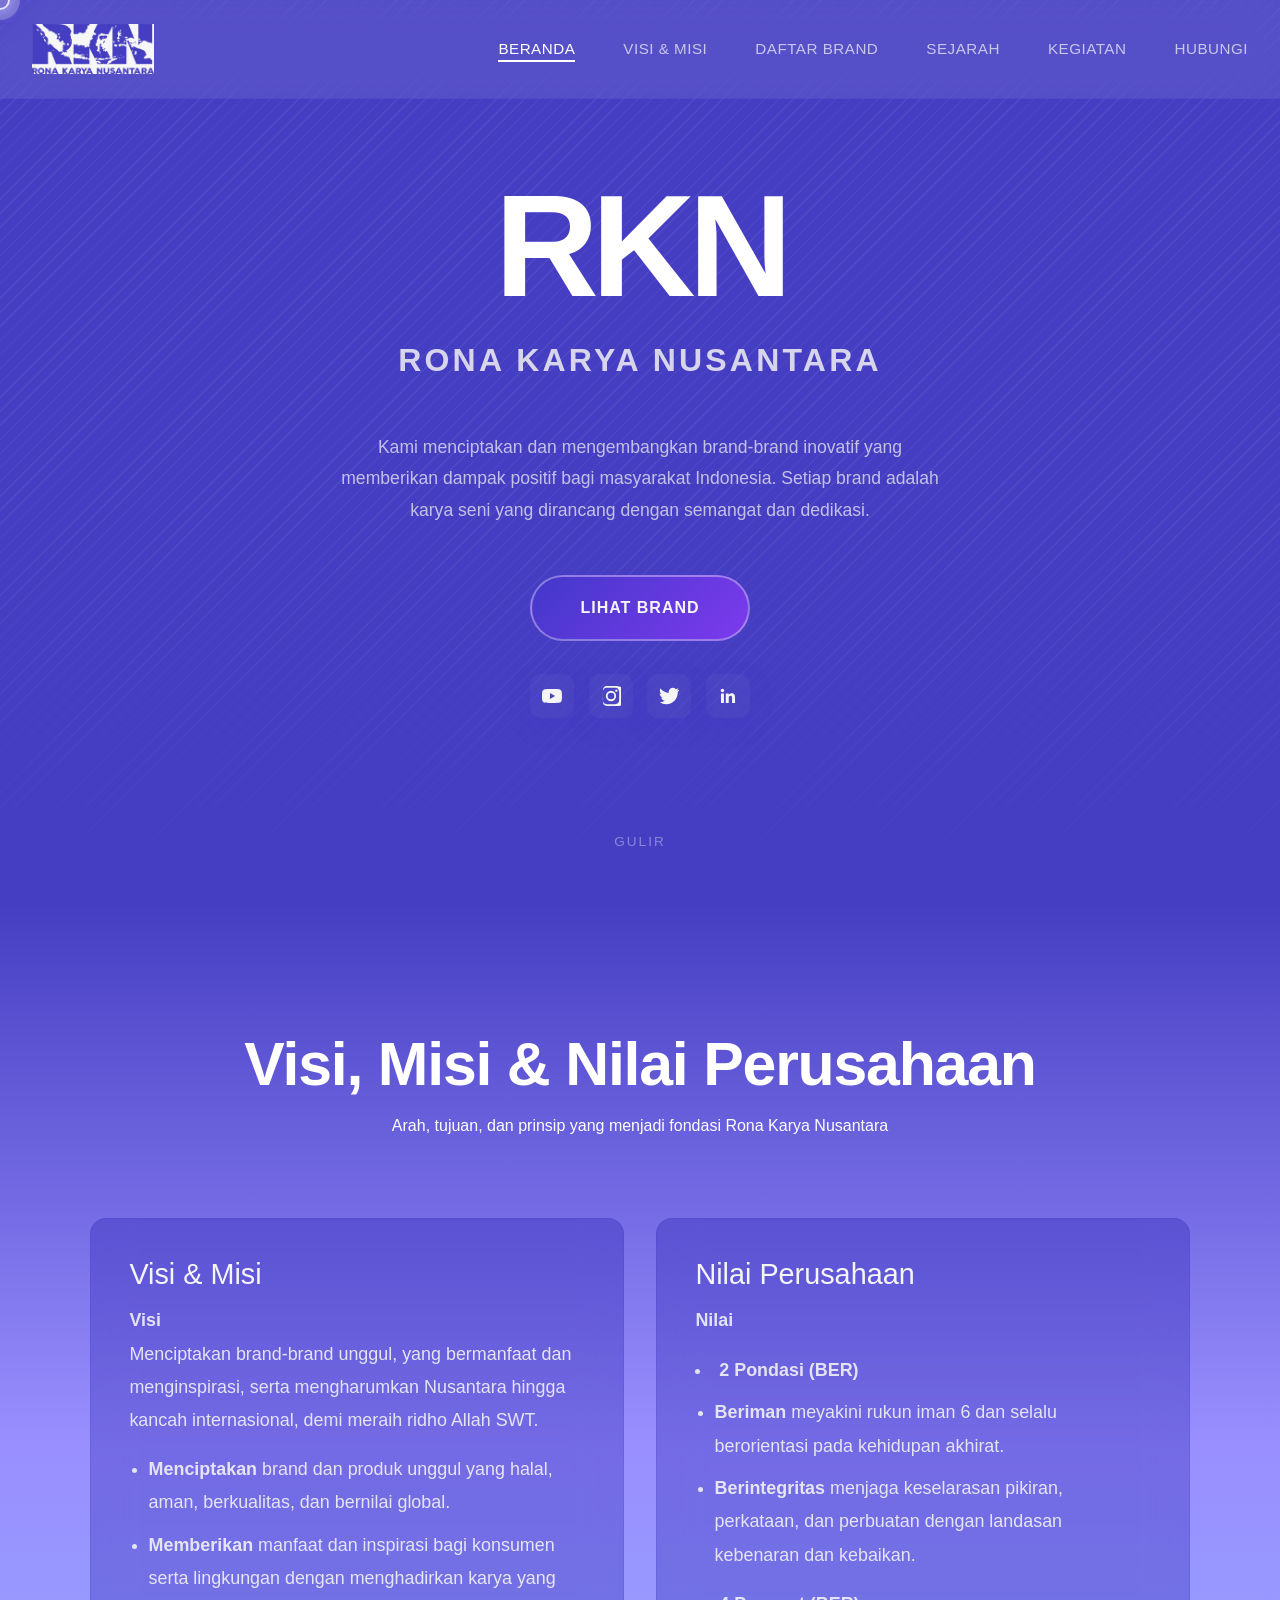
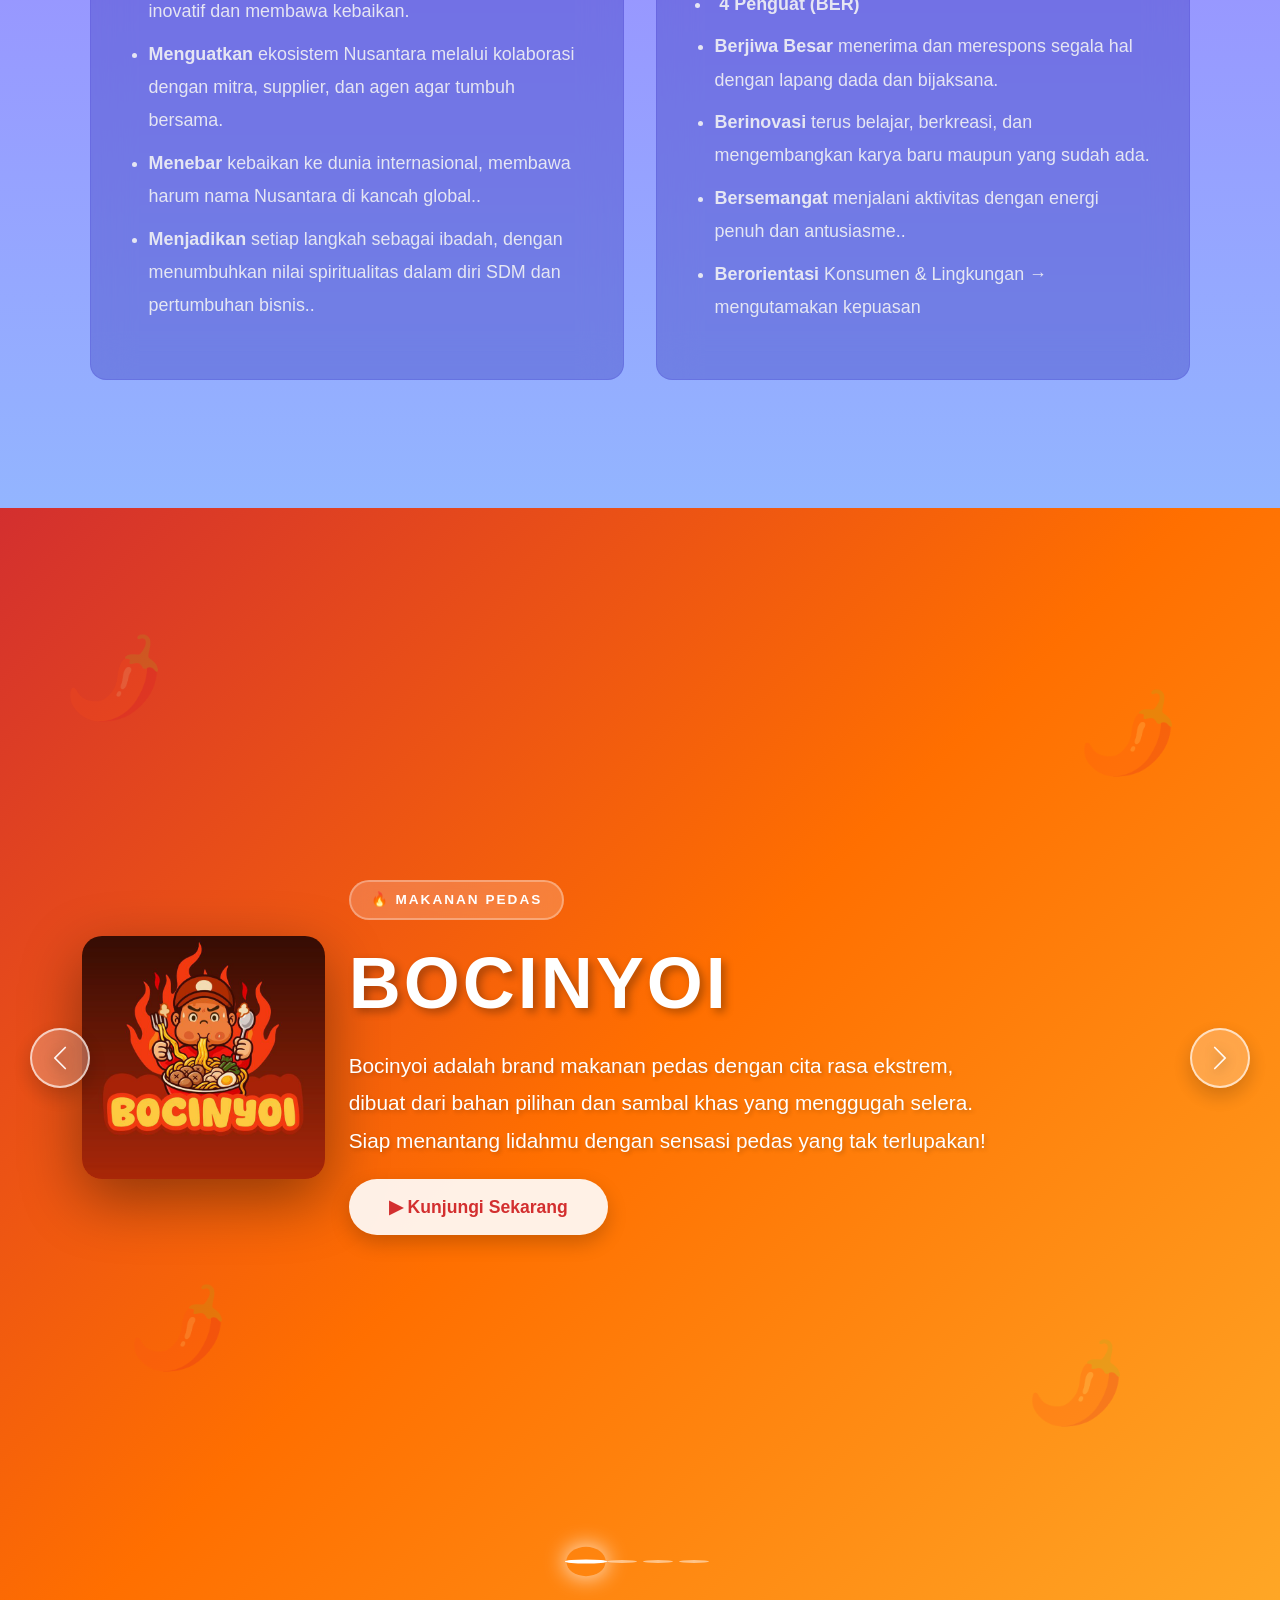
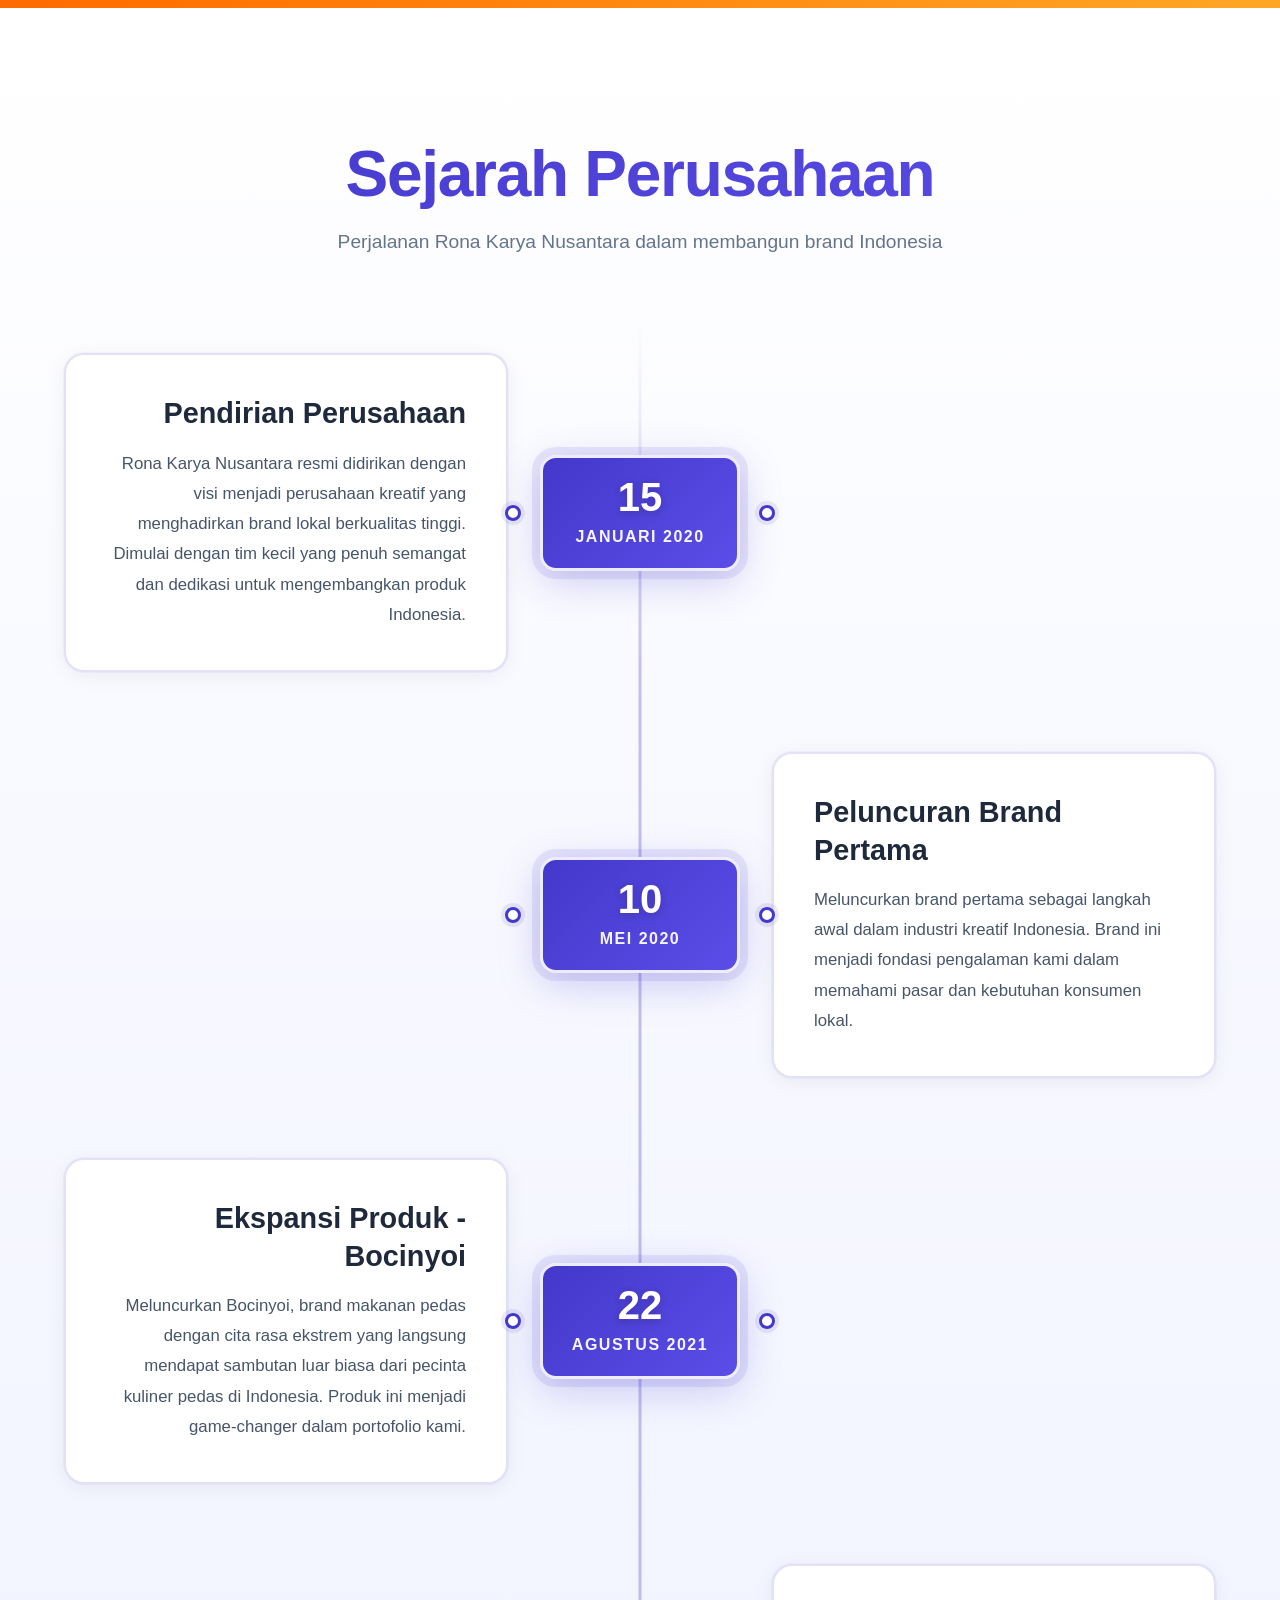
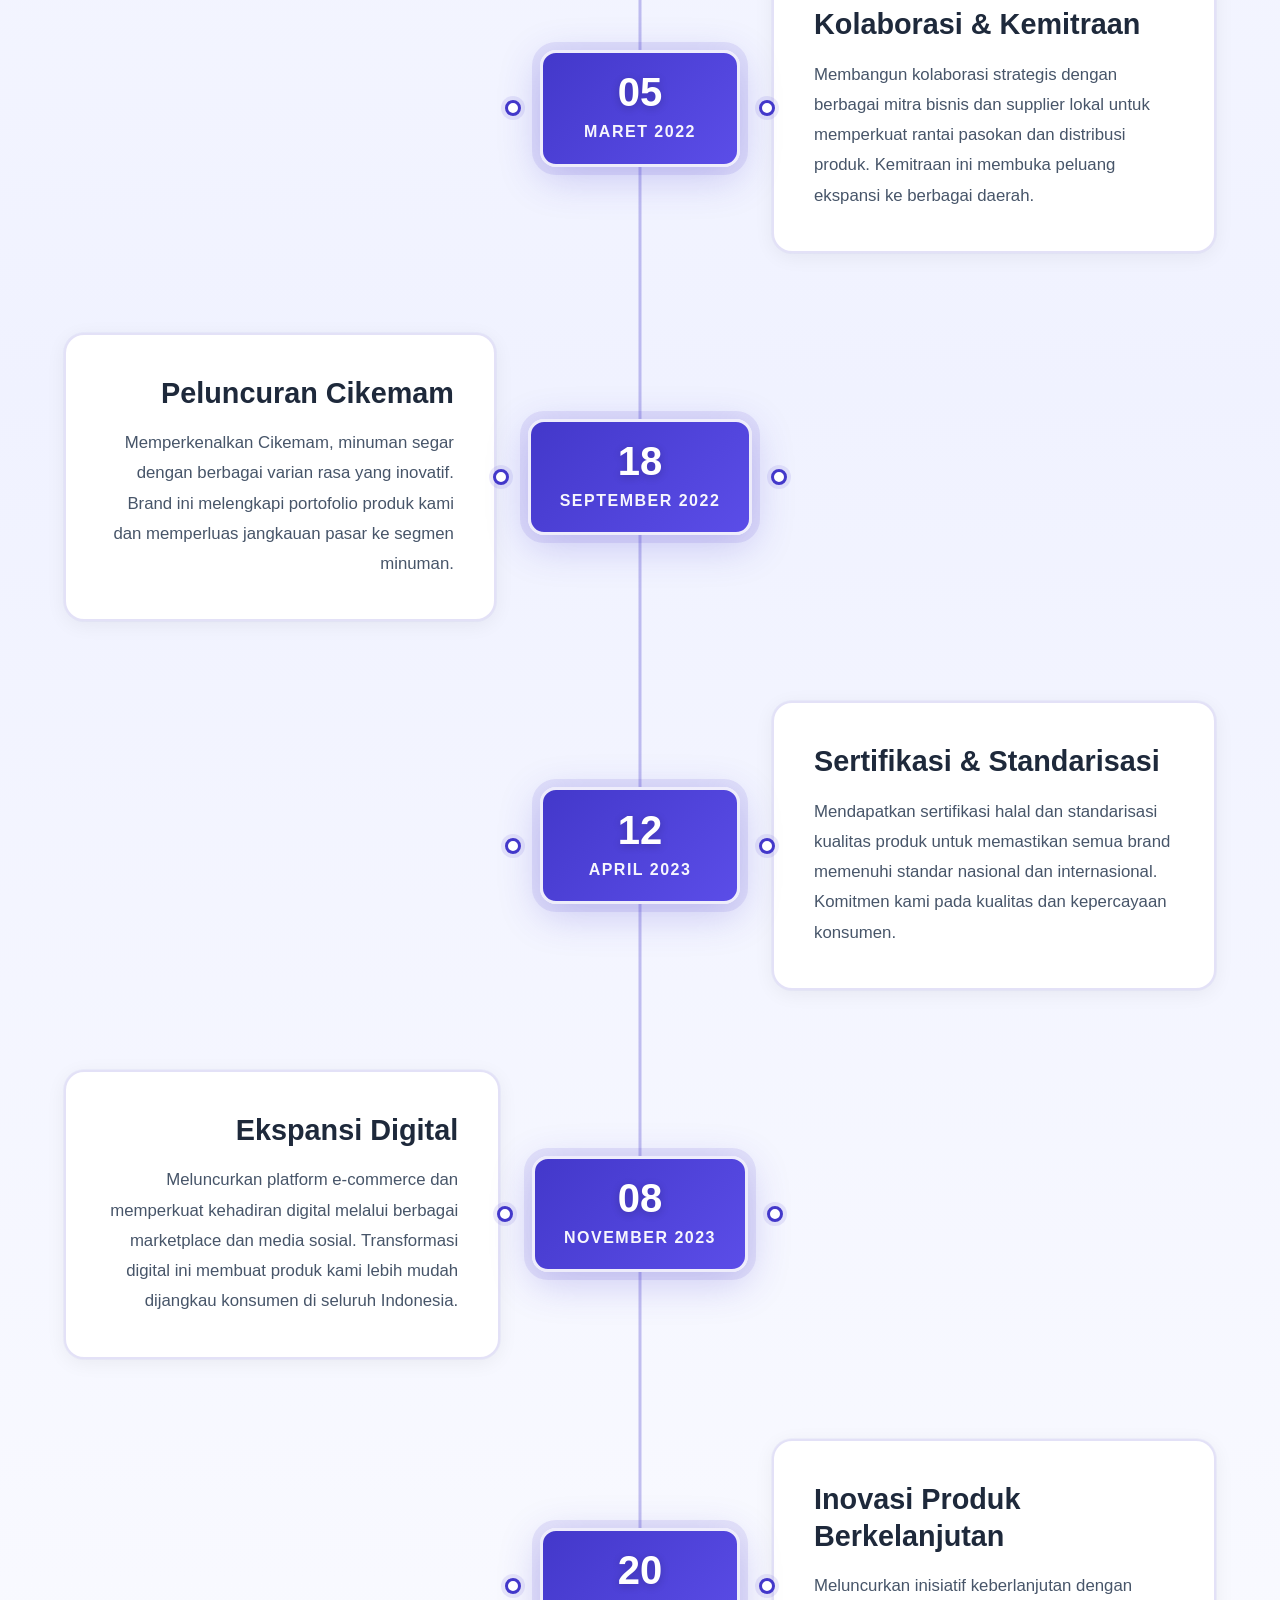
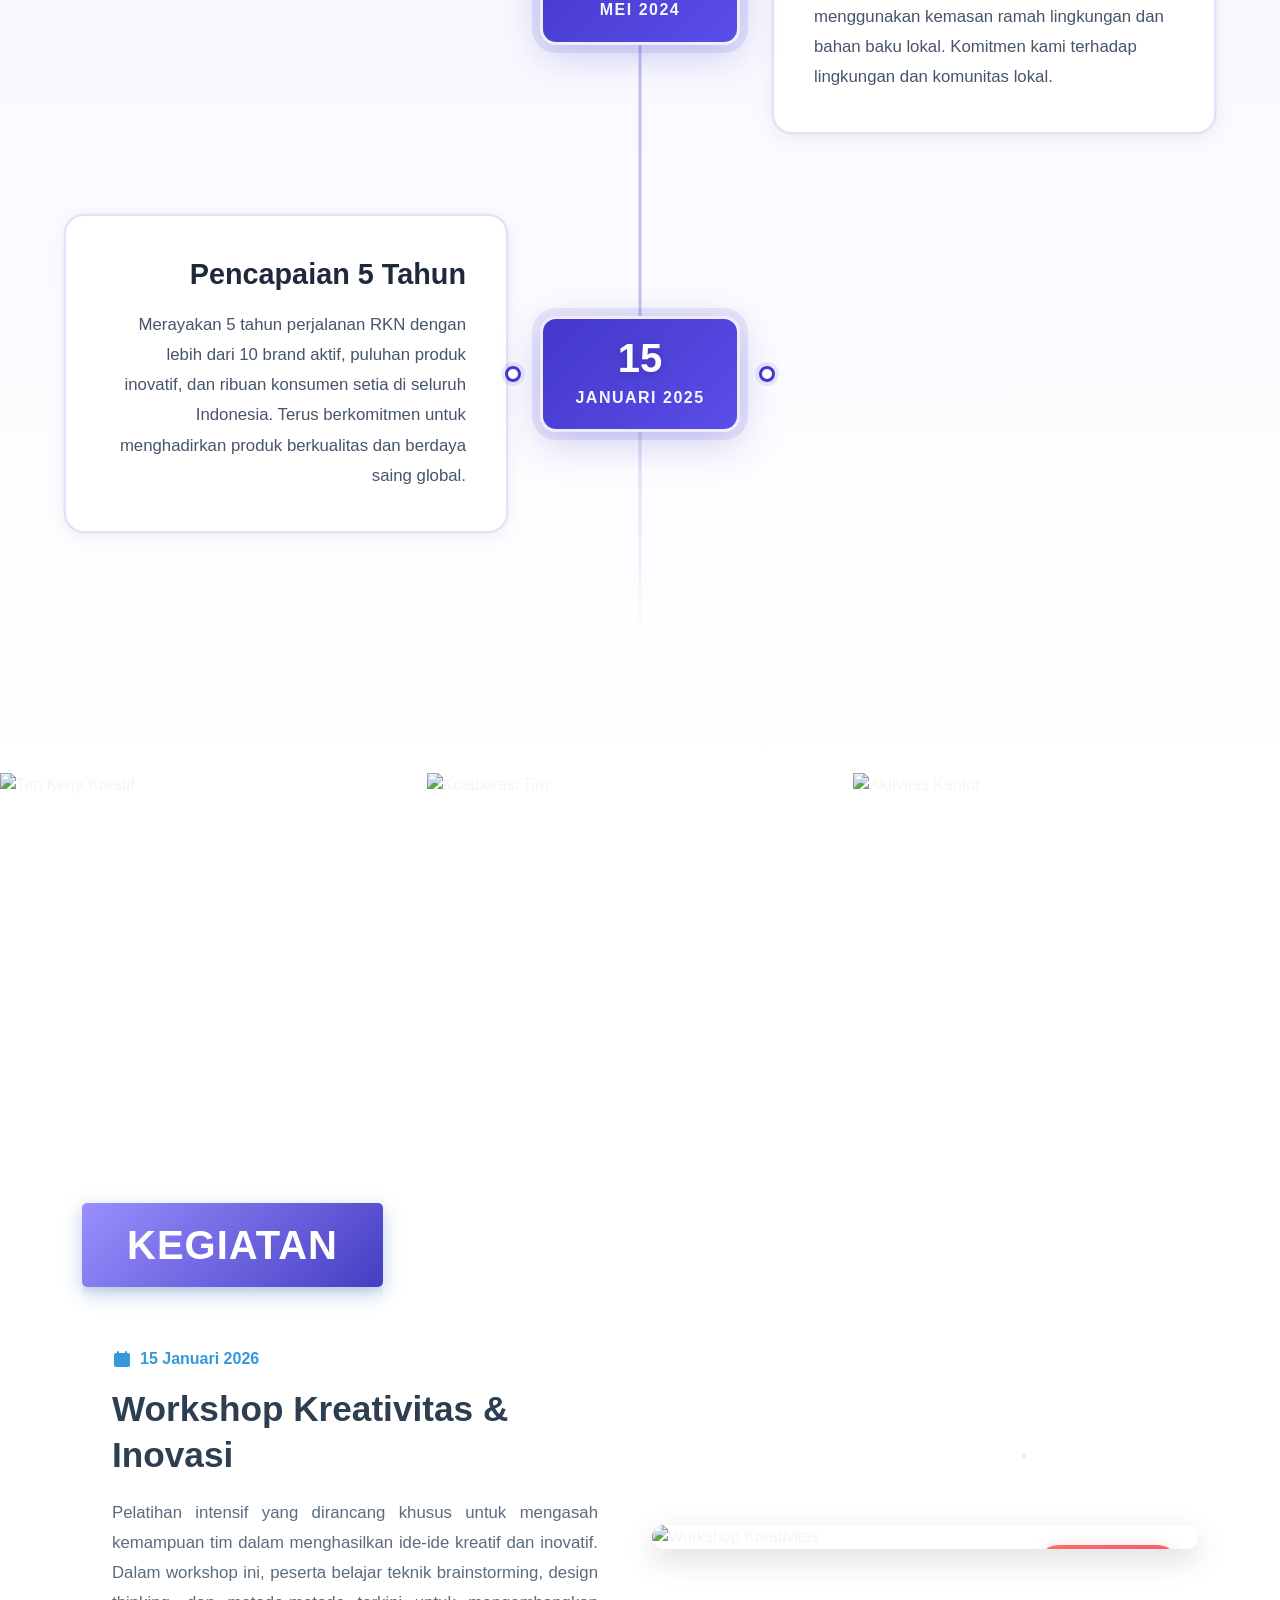
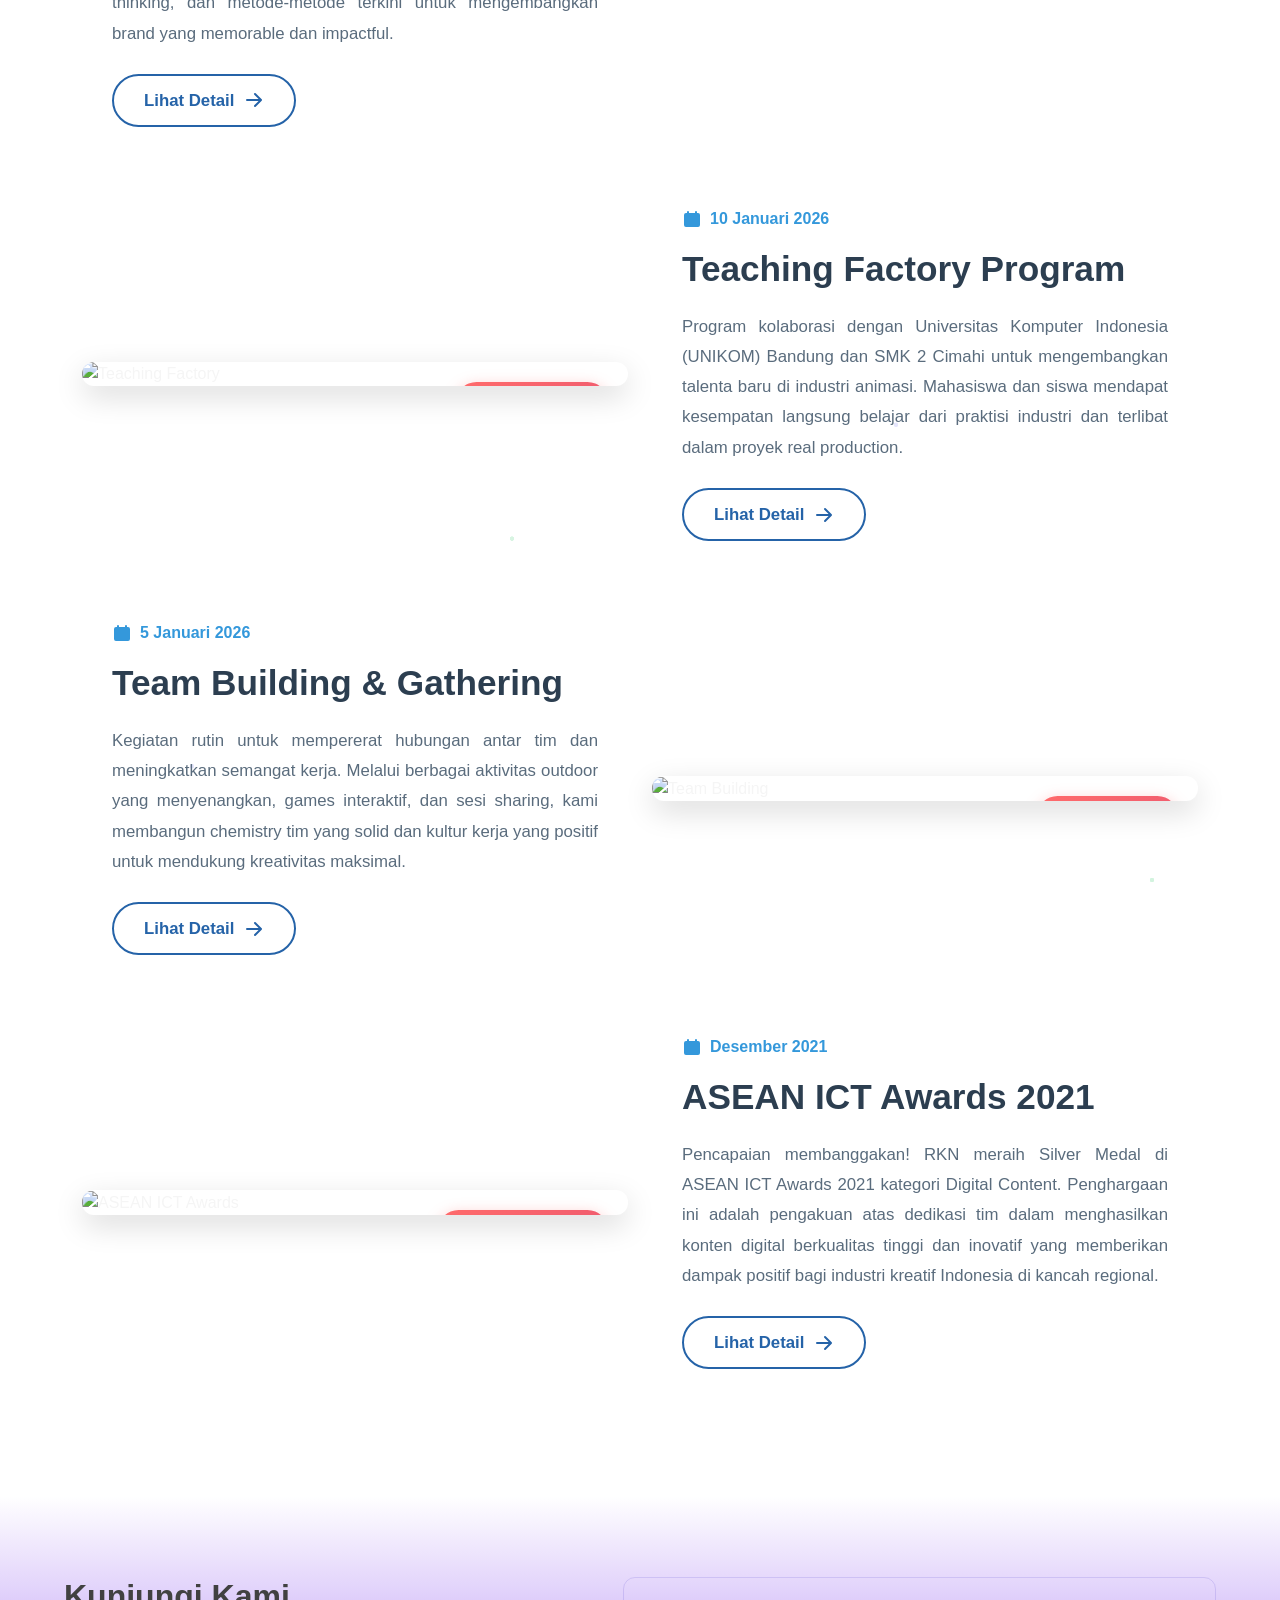
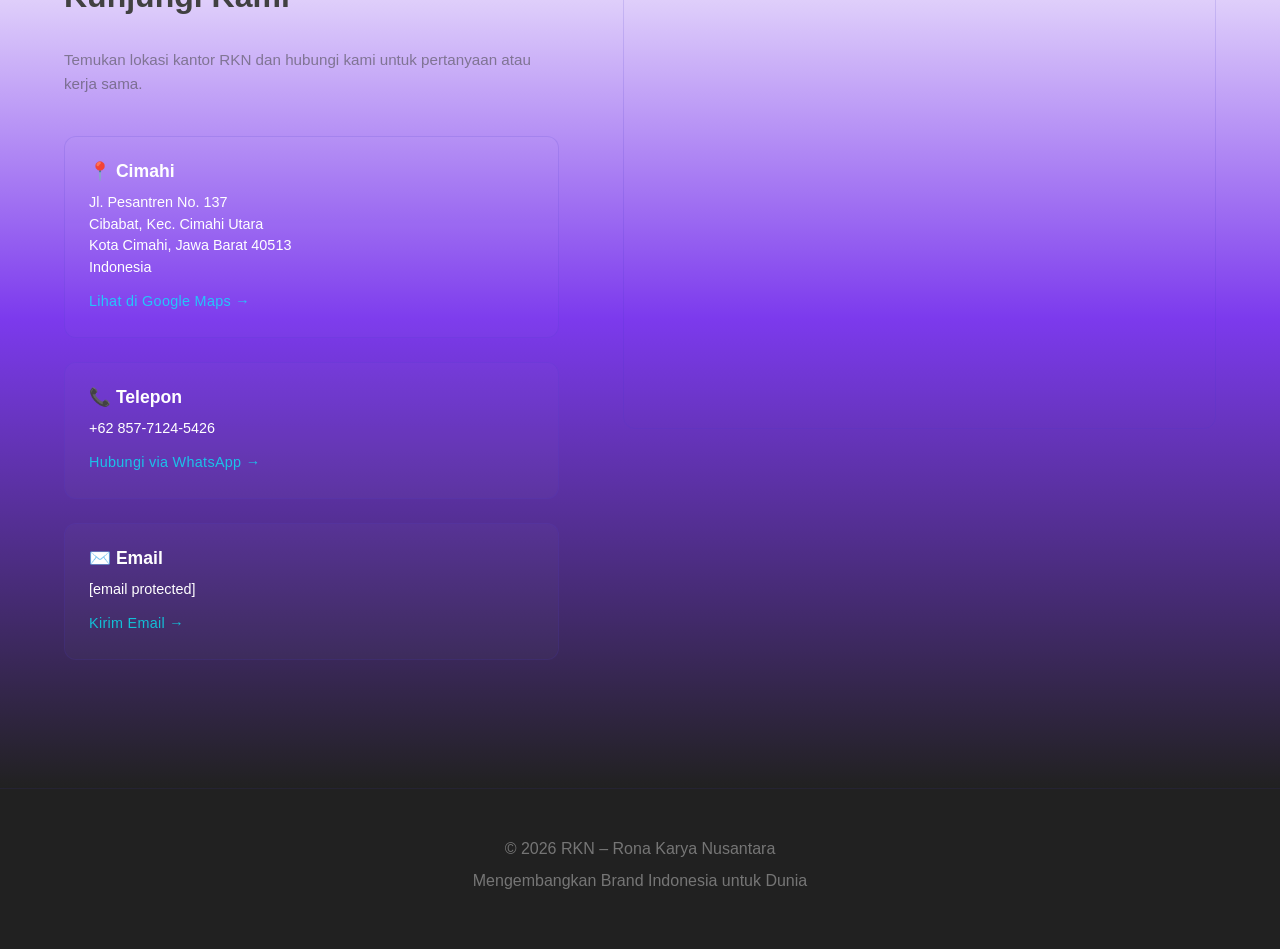
==== Website-RKN/index.html @ e649b07a "Rename website-company.html to index.html" ====
<!DOCTYPE html>
<html lang="id">
<head>
    <meta charset="UTF-8">
    <meta name="viewport" content="width=device-width, initial-scale=1.0">
    <title>RKN – Rona Karya Nusantara</title>
    
    <!-- three.js -->
    <script src="https://cdnjs.cloudflare.com/ajax/libs/three.js/r128/three.min.js"></script>

    <!-- Bootstrap CSS (tidak mengubah desain; CSS kustom tetap di bawah untuk override) -->
    <link href="https://cdn.jsdelivr.net/npm/bootstrap@5.3.2/dist/css/bootstrap.min.css" rel="stylesheet" integrity="sha384-T3c6CoIi6uLrA9TneNEoa7RxnatzjcDSCmG1MXxSR1GAsXEV/Dwwykc2MPK8M2HN" crossorigin="anonymous">

    <!-- CSS kustom proyek -->
    <link rel="icon" type="image/x-icon" href="favicon.ico">

</head>
<body>
    <!-- custom style css -START -->
    <style>
        /* Animasi muncul card brand (halus & lambat) */
        .brand-card {
            opacity: 0;
            transform: translateY(48px);
            transition:
                opacity 1.1s cubic-bezier(0.34,1.56,0.64,1),
                transform 1.1s cubic-bezier(0.34,1.56,0.64,1);
            will-change: opacity, transform;
        }
        .brand-card.visible {
            opacity: 1;
            transform: translateY(0);
        }
        
        /* ANIMASI LOGO SOSIAL MEDIA - DIPERBAIKI */
        .social-links {
            margin-top: 1.6rem;
            display: flex;
            gap: 0.9rem;
            justify-content: center;
            align-items: center;
            z-index: 11;
        }

        .social-link {
            width: 44px;
            height: 44px;
            display: inline-flex;
            align-items: center;
            justify-content: center;
            border-radius: 10px;
            background: rgba(255,255,255,0.03);
            border: 1px solid rgba(67, 56, 202, 0.12);
            transition: all 0.3s cubic-bezier(0.34, 1.56, 0.64, 1);
            text-decoration: none;
            color: #F5F5F5;
            opacity: 0;
            transform: translateY(30px) scale(0.8);
            animation-duration: 0.8s;
            animation-fill-mode: forwards;
            animation-timing-function: cubic-bezier(0.34, 1.56, 0.64, 1);
            position: relative;
            overflow: hidden;
            /* PERBAIKAN: Hapus animasi glow yang bermasalah */
            box-shadow: 0 0 0 rgba(67, 56, 202, 0);
        }

        /* Animasi untuk setiap icon dengan delay berbeda - DIPERBAIKI */
        .social-link:nth-child(1) { 
            animation-name: socialFadeIn; 
            animation-delay: 1.2s; 
        }
        .social-link:nth-child(2) { 
            animation-name: socialFadeIn; 
            animation-delay: 1.4s; 
        }
        .social-link:nth-child(3) { 
            animation-name: socialFadeIn; 
            animation-delay: 1.6s; 
        }
        .social-link:nth-child(4) { 
            animation-name: socialFadeIn; 
            animation-delay: 1.8s; 
        }

        @keyframes socialFadeIn {
            0% {
                opacity: 0;
                transform: translateY(30px) scale(0.8) rotate(-10deg);
                box-shadow: 0 0 0 rgba(67, 56, 202, 0);
            }
            60% {
                opacity: 1;
                transform: translateY(-8px) scale(1.05) rotate(5deg);
                box-shadow: 0 15px 30px rgba(67, 56, 202, 0.3);
            }
            80% {
                transform: translateY(3px) scale(0.98) rotate(0deg);
                box-shadow: 0 10px 20px rgba(67, 56, 202, 0.2);
            }
            100% {
                opacity: 1;
                transform: translateY(0) scale(1) rotate(0deg);
                box-shadow: 0 8px 25px rgba(67, 56, 202, 0.15);
            }
        }

        /* PERBAIKAN: Hapus animasi glow yang bermasalah */
        /* Efek glow akan ditangani oleh state normal */

        /* Animasi ikon saat masuk */
        .social-link svg {
            width: 20px;
            height: 20px;
            display: block;
            fill: currentColor;
            transition: all 0.3s cubic-bezier(0.34, 1.56, 0.64, 1);
            position: relative;
            z-index: 2;
        }

        /* State normal setelah animasi selesai */
        .social-link {
            /* Setelah animasi fadeIn selesai, tetap terlihat */
            box-shadow: 0 8px 25px rgba(67, 56, 202, 0.15);
        }

        .social-link:hover {
            transform: translateY(-8px) scale(1.1);
            box-shadow: 0 20px 40px rgba(67, 56, 202, 0.3);
            border-color: rgba(67, 56, 202, 0.5);
        }

        .social-link:hover svg {
            transform: scale(1.2) rotate(5deg);
        }

        /* Animasi background gradient saat hover */
        .social-link::before {
            content: '';
            position: absolute;
            top: 0;
            left: -100%;
            width: 100%;
            height: 100%;
            background: linear-gradient(90deg, transparent, rgba(67, 56, 202, 0.2), transparent);
            transition: left 0.6s ease;
            z-index: 1;
        }

        .social-link:hover::before {
            left: 100%;
        }

        .social-link::after {
            content: '';
            position: absolute;
            top: 0;
            left: 0;
            width: 100%;
            height: 100%;
            background: linear-gradient(135deg, rgba(67, 56, 202, 0.1), rgba(123, 58, 237, 0.1));
            border-radius: 10px;
            opacity: 0;
            transition: opacity 0.3s ease;
            z-index: 0;
        }

        .social-link:hover::after {
            opacity: 1;
        }

        .social-link .label {
            position: absolute;
            left: -9999px;
            width: 1px;
            height: 1px;
            overflow: hidden;
        }

        /* Responsif untuk animasi */
        @media (max-width: 768px) {
            .social-link {
                width: 42px;
                height: 42px;
            }
            
            @keyframes socialFadeIn {
                0% {
                    opacity: 0;
                    transform: translateY(20px) scale(0.8);
                }
                60% {
                    opacity: 1;
                    transform: translateY(-5px) scale(1.05);
                }
                100% {
                    opacity: 1;
                    transform: translateY(0) scale(1);
                }
            }
        }

        @media (max-width: 480px) {
            .social-links {
                gap: 0.7rem;
            }
            
            .social-link {
                width: 40px;
                height: 40px;
            }
            
            .social-link:nth-child(1) { animation-delay: 1.0s; }
            .social-link:nth-child(2) { animation-delay: 1.1s; }
            .social-link:nth-child(3) { animation-delay: 1.2s; }
            .social-link:nth-child(4) { animation-delay: 1.3s; }
        }

        /* Kode CSS Lainnya (tetap sama) */
        * {
            margin: 0;
            padding: 0;
            box-sizing: border-box;
        }

        body {
            font-family: -apple-system, BlinkMacSystemFont, 'Segoe UI', Roboto, 'Helvetica Neue', Arial, sans-serif;
            background: #212121;
            color: #F5F5F5;
            overflow-x: hidden;
            cursor: none;
            transition: background 1s ease-in-out;
        }

        /* Cursor Custom */
        .cursor {
            width: 20px;
            height: 20px;
            border: 2px solid #e3e1ff;
            border-radius: 50%;
            position: fixed;
            pointer-events: none;
            z-index: 9999;
            transition: 0.15s ease-out;
            transform: translate(-50%, -50%);
            box-shadow: 0 0 12px 3px #bdb7ff88;
        }

        .cursor-follower {
            width: 40px;
            height: 40px;
            background: rgba(255, 255, 255, 0.2);
            border-radius: 50%;
            position: fixed;
            pointer-events: none;
            z-index: 9998;
            transition: 0.15s ease-out;
            transform: translate(-50%, -50%);
            box-shadow: 0 0 18px 6px #4338CA44;
        }

        .cursor-trail {
            position: fixed;
            width: 6px;
            height: 6px;
            background: linear-gradient(135deg, #e3e0ff, #dbc6ff);
            border-radius: 10%;
            pointer-events: none;
            z-index: 9997;
            animation: trailFade 0.8s ease-out forwards;
        }

        @keyframes trailFade {
            to {
                opacity: 0;
                transform: scale(0);
            }
        }

        /* Hide cursor on mobile/touch devices */
        @media (hover: none) and (pointer: coarse) {
            .cursor-follower,
            .cursor-trail {
                display: none !important;
                visibility: hidden !important;
                opacity: 0 !important;
            }
        }

        @media (max-width: 1024px) {
            .cursor-follower,
            .cursor-trail {
                display: none !important;
                visibility: hidden !important;
                opacity: 0 !important;
            }
        }

        /* Header */
        header {
            position: fixed;
            width: 100%;
            top: 0;
            z-index: 1000;
            padding: 1.5rem 2rem;
            display: flex;
            justify-content: space-between;
            align-items: center;
            background: #ffffff17;
            backdrop-filter: blur(20px);
            border-bottom: 1px solid rgba(67, 56, 202, 0.2);
            transition: transform 0.3s ease-in-out;
        }

        /* Header hidden state when scrolling down */
        header.header-hidden {
            transform: translateY(-100%);
        }

        .logo {
            height: 50px;
            width: auto;
            object-fit: contain;
            transition: all 0.3s ease;
            position: relative;
            z-index: 1001;
        }

        .logo-link {
            display: flex;
            align-items: center;
            text-decoration: none;
            transition: all 0.3s ease;
            position: relative;
            z-index: 1001;
        }

        .logo-link:hover {
            transform: scale(1.05);
        }

        nav ul {
            display: flex;
            gap: 3rem;
            list-style: none;
            margin: 0;
            padding: 0;
        }

        nav a {
            color: rgba(255, 255, 255, 0.678);
            text-decoration: none;
            font-size: 0.95rem;
            font-weight: 500;
            letter-spacing: 0.5px;
            transition: all 0.3s ease;
            position: relative;
        }

        nav a::after {
            content: '';
            position: absolute;
            bottom: -5px;
            left: 0;
            width: 0;
            height: 2px;
            background: #ffffff;
            transition: width 0.3s ease;
        }

        nav a:hover {
            color: #ffffff;
        }

        nav a:hover::after {
            width: 100%;
        }

        nav a.active {
            color: #ffffff;
        }

        nav a.active::after {
            width: 100%;
        }

        /* Mobile Navbar (Burger) */
        .nav-toggle {
            display: none;
            width: 44px;
            height: 44px;
            align-items: center;
            justify-content: center;
            flex-direction: column;
            border-radius: 10px;
            background: rgba(255,255,255,0.08);
            border: 1px solid rgba(67, 56, 202, 0.3);
            color: #F5F5F5;
            cursor: pointer;
            transition: all 0.3s ease;
            position: relative;
            z-index: 1001;
        }
        
        .nav-toggle:hover {
            transform: translateY(-2px);
            box-shadow: 0 10px 30px rgba(67, 56, 202, 0.35);
            border-color: rgba(67, 56, 202, 0.5);
            background: rgba(255,255,255,0.12);
        }
        
        .nav-toggle span {
            display: block;
            width: 22px;
            height: 2px;
            background: #F5F5F5;
            border-radius: 2px;
            transition: all 0.3s cubic-bezier(0.4, 0, 0.2, 1);
        }
        
        .nav-toggle span + span { 
            margin-top: 5px; 
        }
        
        .nav-toggle.active span:nth-child(1) { 
            transform: translateY(7px) rotate(45deg); 
        }
        
        .nav-toggle.active span:nth-child(2) { 
            opacity: 0;
            transform: translateX(20px);
        }
        
        .nav-toggle.active span:nth-child(3) { 
            transform: translateY(-7px) rotate(-45deg); 
        }

        /* Responsive Mobile Navigation - LEFT SIDEBAR */
        @media (max-width: 768px) {
            header {
                padding: 1rem 1.5rem;
            }

            .logo {
                height: 42px;
            }

            .nav-toggle { 
                display: flex; 
            }

            /* Overlay backdrop - tanpa blur */
            header nav::before {
                content: '';
                position: fixed;
                top: 0;
                left: 0;
                width: 100vw;
                height: 100vh;
                background: rgba(0, 0, 0, 0.6);
                opacity: 0;
                visibility: hidden;
                transition: opacity 0.3s ease, visibility 0.3s ease;
                z-index: 998;
                pointer-events: none;
            }

            header nav.open::before {
                opacity: 1;
                visibility: visible;
                pointer-events: auto;
            }

            /* Left Sidebar - Fixed position tetap saat scroll */
            header nav {
                position: fixed;
                top: 0;
                left: 0;
                width: 300px;
                max-width: 85vw;
                height: 100vh;
                background: linear-gradient(180deg, rgba(30, 30, 45, 0.98) 0%, rgba(20, 20, 35, 0.98) 100%);
                backdrop-filter: blur(10px);
                -webkit-backdrop-filter: blur(10px);
                border-right: 1px solid rgba(67, 56, 202, 0.5);
                transform: translateX(-100%);
                transition: transform 0.4s cubic-bezier(0.4, 0, 0.2, 1);
                z-index: 999;
                box-shadow: 4px 0 30px rgba(0, 0, 0, 0.6);
                overflow-y: auto;
                overflow-x: hidden;
            }

            header nav.open {
                transform: translateX(0);
            }

            /* Logo in Sidebar */
            header nav::after {
                content: '';
                position: absolute;
                top: 20px;
                left: 20px;
                width: 50px;
                height: 50px;
                background-image: url('img/logo/logo-RKN(biru).jpeg');
                background-size: contain;
                background-repeat: no-repeat;
                background-position: center;
                opacity: 0.25;
            }

            /* Menu items container */
            header nav ul {
                position: relative;
                top: 0;
                left: 0;
                right: 0;
                display: flex;
                flex-direction: column;
                gap: 0.5rem;
                padding: 90px 20px 30px 20px;
                width: 100%;
                text-align: left;
                margin: 0;
            }

            header nav ul li {
                opacity: 0;
                transform: translateX(-30px);
                transition: all 0.5s cubic-bezier(0.4, 0, 0.2, 1);
            }

            header nav.open ul li {
                opacity: 1;
                transform: translateX(0);
            }

            /* Staggered animation delays */
            header nav.open ul li:nth-child(1) { transition-delay: 0.1s; }
            header nav.open ul li:nth-child(2) { transition-delay: 0.15s; }
            header nav.open ul li:nth-child(3) { transition-delay: 0.2s; }
            header nav.open ul li:nth-child(4) { transition-delay: 0.25s; }
            header nav.open ul li:nth-child(5) { transition-delay: 0.3s; }

            /* Menu links styling - Lebih terang */
            nav a {
                font-size: 1.05rem;
                font-weight: 600;
                padding: 1rem 1.3rem;
                display: flex;
                align-items: center;
                border-radius: 10px;
                background: rgba(255, 255, 255, 0.08);
                border: 1px solid rgba(67, 56, 202, 0.35);
                text-align: left;
                letter-spacing: 0.5px;
                position: relative;
                overflow: hidden;
                color: rgba(255, 255, 255, 0.9);
            }

            /* Hover gradient effect */
            nav a::before {
                content: '';
                position: absolute;
                left: -100%;
                top: 0;
                width: 100%;
                height: 100%;
                background: linear-gradient(90deg, transparent, rgba(67, 56, 202, 0.3), transparent);
                transition: left 0.5s ease;
            }

            nav a:hover::before,
            nav a.active::before {
                left: 100%;
            }

            nav a:hover,
            nav a.active {
                background: rgba(67, 56, 202, 0.4);
                border-color: rgba(67, 56, 202, 0.8);
                transform: translateX(8px);
                color: #ffffff;
                box-shadow: 0 4px 15px rgba(67, 56, 202, 0.4);
            }

            nav a::after {
                display: none;
            }

            /* Accent line for active item */
            nav a.active {
                border-left: 3px solid #5b4de8;
                padding-left: calc(1.3rem - 3px);
                background: rgba(67, 56, 202, 0.35);
            }
        }

        /* Small mobile devices */
        @media (max-width: 480px) {
            header {
                padding: 0.8rem 1rem;
            }

            .logo {
                height: 38px;
            }

            .nav-toggle {
                width: 40px;
                height: 40px;
            }

            .nav-toggle span {
                width: 20px;
            }

            header nav {
                width: 280px;
            }

            header nav ul {
                padding: 80px 15px 25px 15px;
            }

            nav a {
                font-size: 1rem;
                padding: 0.9rem 1.1rem;
            }

            nav a.active {
                padding-left: calc(1.1rem - 3px);
            }
        }

        /* Hide custom cursor on touch devices / mobile */
        @media (hover: none) and (pointer: coarse) {
            .cursor-follower,
            .cursor-trail {
                display: none !important;
            }
        }

        /* Also hide on small screens regardless of pointer type */
        @media (max-width: 1024px) {
            .cursor-follower,
            .cursor-trail {
                display: none !important;
            }
        }

        /* Common section canvas */
        .section-canvas {
            position: absolute;
            top: 0;
            left: 0;
            width: 100%;
            height: 100%;
            z-index: 0;
        }

        /* Hero */
        .hero {
            height: 100vh;
            display: flex;
            align-items: center;
            justify-content: center;
            position: relative;
            overflow: hidden;
        }

        .hero-bg {
            position: absolute;
            top: 0;
            left: 0;
            width: 100%;
            height: 100%;
            background: #453ec2;
            overflow: hidden;
        }

        /* Pattern applied as an overlay via additional pseudo-element */
        .hero-bg::after {
            content: "";
            position: absolute;
            inset: 0;

            /* POLA GARIS */
            background-image: repeating-linear-gradient(
                -45deg,
                rgba(255,255,255,0.18),
                rgba(255,255,255,0.18) 1px,
                transparent 1px,
                transparent 10px
            );

            /* FADE OUT KE BAWAH */
            -webkit-mask-image: linear-gradient(
                to bottom,
                black 0%,
                black 55%,
                transparent 100%
            );
            mask-image: linear-gradient(
                to bottom,
                black 0%,
                black 55%,
                transparent 100%
            );

            opacity: 0.35;
        }

        /* Responsif dan tema gelap: lembutkan pola di layar kecil */
        @media (max-width: 992px) {
            .hero-bg::after {
                opacity: 0.18;
                background-image:
                    repeating-linear-gradient(0deg, rgba(255,255,255,0.035) 0px, rgba(255,255,255,0.035) 1px, transparent 1px, transparent 22px),
                    repeating-linear-gradient(90deg, rgba(255,255,255,0.025) 0px, rgba(255,255,255,0.025) 1px, transparent 1px, transparent 22px);
            }
        }

        @media (max-width: 640px) {
            .hero-bg::after {
                opacity: 0.12; /* makin halus di mobile */
            }
        }

        .hero-content {
            text-align: center;
            z-index: 10;
            max-width: 1200px;
            padding: 0 2rem;
        }

        .hero h1 {
            font-size: clamp(3rem, 12vw, 9rem);
            font-weight: 800;
            letter-spacing: -0.05em;
            line-height: 0.9;
            margin-bottom: 1.5rem;
            background: #fff;
            -webkit-background-clip: text;
            -webkit-text-fill-color: transparent;
            background-clip: text;
            animation: slideUp 1s ease-out;
        }

        .hero-subtitle {
            font-size: clamp(1.2rem, 3vw, 2rem);
            color: rgba(245, 245, 245, 0.822);
            font-weight: 800;
            letter-spacing: 0.1em;
            margin-bottom: 3rem;
            animation: slideUp 1s ease-out 0.2s backwards;
        }

        .hero-description {
            font-size: 1.1rem;
            color: rgba(245, 245, 245, 0.712);
            max-width: 600px;
            font-style: bold;
            margin: 0 auto 3rem;
            line-height: 1.8;
            animation: slideUp 1s ease-out 0.4s backwards;
        }

        .cta-btn {
            display: inline-block;
            padding: 1.2rem 3rem;

            /* gradient utama */
            background: linear-gradient(135deg, #4338CA, #7C3AED);

            color: #F5F5F5;
            text-decoration: none;
            border-radius: 50px;

            /* BORDER */
            border: 2px solid rgba(255, 255, 255, 0.35);

            font-weight: 600;
            font-size: 1rem;
            letter-spacing: 1px;

            position: relative;
            overflow: hidden;

            transition:
                transform 0.4s ease,
                box-shadow 0.4s ease,
                border-color 0.4s ease;

            animation: slideUp 1s ease-out 0.6s backwards;
        }

        /* ripple highlight */
        .cta-btn::before {
            content: '';
            position: absolute;
            top: 50%;
            left: 50%;
            width: 0;
            height: 0;
            border-radius: 50%;
            background: rgba(185, 132, 255, 0.123);
            transform: translate(-50%, -50%);
            transition: width 0.6s ease, height 0.6s ease;
        }

        /* HOVER EFFECT */
        .cta-btn:hover::before {
            width: 320px;
            height: 320px;
        }

        .cta-btn:hover {
            transform: translateY(-4px);

            /* BORDER BERUBAH WARNA */
            border-color: #a5b4fc65;

            box-shadow: 0 25px 70px rgba(67, 56, 202, 0.45);
        }

        /* Scroll Indicator */
        .scroll-indicator {
            position: absolute;
            bottom: 3rem;
            left: 50%;
            transform: translateX(-50%);
            color: rgba(245, 245, 245, 0.4);
            font-size: 0.85rem;
            letter-spacing: 2px;
            animation: bounce 2s infinite;
            z-index: 10;
        }

        @keyframes bounce {
            0%, 20%, 50%, 80%, 100% { transform: translateX(-50%) translateY(0); }
            40% { transform: translateX(-50%) translateY(-10px); }
            60% { transform: translateX(-50%) translateY(-5px); }
        }

        /* ========================================
           PARALLAX FLOATING ELEMENTS
           ======================================== */
        .parallax-elements {
            position: absolute;
            top: 0;
            left: 0;
            width: 100%;
            height: 100%;
            pointer-events: none;
            z-index: 2;
            overflow: hidden;
        }

        .parallax-item {
            position: absolute;
            font-size: 3rem;
            opacity: 0.25;
            transition: transform 0.1s linear;
            will-change: transform;
            filter: drop-shadow(0 4px 12px rgba(0, 0, 0, 0.3));
        }

        /* Individual positioning for each element */
        .parallax-chili-1 {
            top: 15%;
            left: 8%;
            font-size: 3.5rem;
            animation: floatSlow 8s ease-in-out infinite;
            animation-delay: 0s;
        }

        .parallax-chili-2 {
            top: 70%;
            right: 12%;
            font-size: 3rem;
            animation: floatSlow 10s ease-in-out infinite;
            animation-delay: 1s;
        }

        .parallax-leaf-1 {
            top: 25%;
            right: 15%;
            font-size: 2.8rem;
            opacity: 0.3;
            animation: floatMedium 9s ease-in-out infinite;
            animation-delay: 0.5s;
        }

        .parallax-leaf-2 {
            bottom: 25%;
            left: 10%;
            font-size: 3.2rem;
            opacity: 0.28;
            animation: floatMedium 11s ease-in-out infinite;
            animation-delay: 2s;
        }

        .parallax-spice-1 {
            top: 40%;
            left: 5%;
            font-size: 2rem;
            opacity: 0.35;
            animation: twinkle 4s ease-in-out infinite;
            animation-delay: 0s;
        }

        .parallax-spice-2 {
            top: 60%;
            right: 8%;
            font-size: 2.2rem;
            opacity: 0.32;
            animation: twinkle 5s ease-in-out infinite;
            animation-delay: 1.5s;
        }

        .parallax-fruit-1 {
            top: 35%;
            right: 20%;
            font-size: 2.5rem;
            opacity: 0.27;
            animation: floatFast 7s ease-in-out infinite;
            animation-delay: 0.8s;
        }

        .parallax-fruit-2 {
            bottom: 30%;
            right: 18%;
            font-size: 2.8rem;
            opacity: 0.26;
            animation: floatFast 8s ease-in-out infinite;
            animation-delay: 2.5s;
        }

        .parallax-garnish-1 {
            top: 50%;
            left: 15%;
            font-size: 2.3rem;
            opacity: 0.3;
            animation: floatSlow 9.5s ease-in-out infinite;
            animation-delay: 1.2s;
        }

        .parallax-garnish-2 {
            bottom: 20%;
            right: 25%;
            font-size: 2.6rem;
            opacity: 0.29;
            animation: floatMedium 10.5s ease-in-out infinite;
            animation-delay: 3s;
        }

        /* Floating animations with different patterns */
        @keyframes floatSlow {
            0%, 100% { transform: translateY(0) rotate(0deg); }
            25% { transform: translateY(-25px) rotate(5deg); }
            50% { transform: translateY(-15px) rotate(-3deg); }
            75% { transform: translateY(-30px) rotate(7deg); }
        }

        @keyframes floatMedium {
            0%, 100% { transform: translateY(0) rotate(0deg) scale(1); }
            33% { transform: translateY(-20px) rotate(-8deg) scale(1.05); }
            66% { transform: translateY(-35px) rotate(5deg) scale(0.98); }
        }

        @keyframes floatFast {
            0%, 100% { transform: translateX(0) translateY(0) rotate(0deg); }
            25% { transform: translateX(15px) translateY(-20px) rotate(10deg); }
            50% { transform: translateX(-10px) translateY(-30px) rotate(-5deg); }
            75% { transform: translateX(20px) translateY(-15px) rotate(8deg); }
        }

        @keyframes twinkle {
            0%, 100% { opacity: 0.35; transform: scale(1) rotate(0deg); }
            50% { opacity: 0.6; transform: scale(1.2) rotate(180deg); }
        }

        /* Responsive adjustments for parallax elements */
        @media (max-width: 1024px) {
            .parallax-item {
                font-size: 2.5rem;
            }
            .parallax-chili-1,
            .parallax-chili-2,
            .parallax-leaf-2 {
                font-size: 2.8rem;
            }
        }

        @media (max-width: 768px) {
            .parallax-item {
                font-size: 2rem;
                opacity: 0.2;
            }
            .parallax-chili-1,
            .parallax-chili-2,
            .parallax-leaf-2 {
                font-size: 2.3rem;
            }
            /* Hide some elements on mobile to avoid clutter */
            .parallax-spice-2,
            .parallax-garnish-2,
            .parallax-fruit-2 {
                display: none;
            }
        }

        @media (max-width: 480px) {
            .parallax-item {
                font-size: 1.5rem;
                opacity: 0.15;
            }
            /* Show only essential elements on small screens */
            .parallax-leaf-2,
            .parallax-garnish-1 {
                display: none;
            }
        }

        /* Vision & Mission Section */
        .vision-mission {
            padding: 8rem 4rem;
            position: relative;
            overflow: hidden;

            background: linear-gradient(
                to bottom,
                #453ec2 0%,
                #998fff 45%,
                #93b5ff 100%
            );
        }

        .vision-mission .content {
            max-width: 1100px;
            margin: 0 auto;
            display: grid;
            grid-template-columns: 1fr 1fr;
            gap: 2rem;
            position: relative;
            z-index: 1;
        }

        .vision-mission .section-title h2 {
            font-size: clamp(2.2rem, 5.6vw, 3.8rem);
        }

        .vision-card {
            background: #110a9c44;
            border: 1px solid rgba(67, 56, 202, 0.2);
            border-radius: 16px;
            padding: 2.4rem;
            backdrop-filter: blur(20px);
            transition: all 0.4s ease;
        }


        .vision-card h3 {
            font-size: 1.8rem;
            color: #F5F5F5;
            margin-bottom: 0.8rem;
        }

        .vision-card p, .vision-card li {
            color: rgba(245, 245, 245, 0.877);
            line-height: 1.85;
            font-size: 1.12rem;
        }

        .vision-card ul {
            padding-left: 1.2rem;
            margin-top: 0.6rem;
            display: grid;
            gap: 0.6rem;
        }

        @media (max-width: 968px) {
            .vision-mission .content {
                grid-template-columns: 1fr;
            }
        }

        @media (max-width: 768px) {
            .vision-card {
                padding: 2rem;
            }
            .vision-card h3 {
                font-size: 1.5rem;
            }
            .vision-card p, .vision-card li {
                font-size: 1.02rem;
                line-height: 1.8;
            }
            .vision-mission .section-title h2 {
                font-size: clamp(2rem, 7vw, 3.2rem);
            }
        }

        /* Brands Section */
        .brands {
            padding: 8rem 4rem;
            position: relative;
            background: #212121;
            overflow: hidden;
        }

        /* Decorative side brand logos (peeking) on Hero (Beranda) */
        .hero::before,
        .hero::after {
            content: '';
            position: absolute;
            top: 50%;
            width: clamp(160px, 22vw, 360px);
            aspect-ratio: 1 / 1;
            background-repeat: no-repeat;
            background-position: center;
            background-size: contain;
            opacity: 0.5;
            filter: saturate(90%);
            pointer-events: none;
            z-index: 1; /* di atas hero-bg (z-index: default 0) tapi di bawah hero-content (z-index:10) */
            transform: translateY(-50%);
        }

        .hero::before {
            left: -6rem; /* sedikit keluar supaya terasa "nyempil" */
            transform: translateY(-50%) rotate(-8deg) scale(1.02);
        }

        .hero::after {
            right: -6rem; /* sedikit keluar supaya terasa "nyempil" */
            transform: translateY(-50%) rotate(8deg) scale(1.02);
        }

        /* Responsif: kecilkan/sempunyikan di layar kecil */
        @media (max-width: 992px) {
            .hero::before,
            .hero::after {
                width: clamp(120px, 28vw, 240px);
                opacity: 0.07;
            }
            .hero::before { left: -4rem; }
            .hero::after { right: -4rem; }
        }

        @media (max-width: 640px) {
            .hero::before,
            .hero::after {
                display: none; /* hindari menutupi konten di layar kecil */
            }
        }

        .section-title {
            text-align: center;
            margin-bottom: 5rem;
            position: relative;
            z-index: 1;
        }

        .section-title h2 {
            font-size: clamp(2rem, 5vw, 3.5rem);
            font-weight: 600;
            letter-spacing: -0.02em;
            margin-bottom: 0.8rem;
            color: #ffffff;
        }

        .section-title p {
            color: rgb(255, 255, 255);
            font-size: 1rem;
            font-weight: 400;
        }

        .brands-grid {
            max-width: 1200px;
            margin: 0 auto;
            display: grid;
            grid-template-columns: repeat(auto-fit, minmax(280px, 1fr));
            gap: 2rem;
            position: relative;
            z-index: 1;
        }

        .brand-card {
            background: rgba(245, 245, 245, 0.03);
            border: 1px solid rgba(67, 56, 202, 0.2);
            border-radius: 16px;
            overflow: hidden;
            text-decoration: none;
            color: inherit;
            display: block;
            transition: all 0.5s cubic-bezier(0.34, 1.56, 0.64, 1);
            position: relative;
            backdrop-filter: blur(10px);
        }

        .brand-card::before {
            content: '';
            position: absolute;
            top: -50%;
            left: -50%;
            width: 200%;
            height: 200%;
            background: radial-gradient(circle, rgba(67, 56, 202, 0.1) 0%, transparent 70%);
            opacity: 0;
            transition: opacity 0.5s ease;
        }

        .brand-card:hover::before {
            opacity: 1;
        }

        .brand-card:hover {
            border-color: rgba(67, 56, 202, 0.6);
            transform: translateY(-12px) scale(1.02);
            background: rgba(245, 245, 245, 0.08);
            box-shadow: 0 30px 80px rgba(67, 56, 202, 0.3);
        }

        .brand-image {
            width: 100%;
            height: 240px;
            background: linear-gradient(135deg, rgba(67, 56, 202, 0.1), rgba(123, 58, 237, 0.1));
            display: flex;
            align-items: center;
            justify-content: center;
            position: relative;
            overflow: hidden;
        }

        .brand-image::after {
            content: '';
            position: absolute;
            top: 0;
            left: -100%;
            width: 100%;
            height: 100%;
            background: linear-gradient(90deg, transparent, rgba(245, 245, 245, 0.1), transparent);
            transition: left 0.5s ease;
        }

        .brand-card:hover .brand-image::after {
            left: 100%;
        }

        .brand-placeholder {
            font-size: 4rem;
            opacity: 0.3;
        }

        .brand-image img {
            width: 100%;
            height: 100%;
            object-fit: cover;
            object-position: center;
            transition: transform 0.5s ease;
        }

        .brand-card:hover .brand-image img {
            transform: scale(1.1);
        }

        .brand-info {
            padding: 2rem;
        }

        .brand-info h3 {
            font-size: 1.4rem;
            margin-bottom: 0.8rem;
            font-weight: 600;
            color: #F5F5F5;
        }

        .brand-info p {
            color: rgba(245, 245, 245, 0.55);
            line-height: 1.6;
            margin-bottom: 1.2rem;
            font-size: 0.95rem;
        }

        .brand-tag {
        display: inline-block;
        padding: 6px 16px;
        font-size: 0.75rem;
        font-weight: 600;
        letter-spacing: 0.6px;
        border-radius: 999px;
        background: rgba(255,255,255,0.2);
        border: 1px solid rgba(255,255,255,0.4);
        color: #fff;
        }

        .brand-btn {
            display: inline-block;
            margin-top: 1rem;
            padding: 0.6rem 1.2rem;
            background: linear-gradient(135deg, #4338CA, #7C3AED);
            color: #F5F5F5;
            text-decoration: none;
            border-radius: 999px;
            font-weight: 600;
            font-size: 0.9rem;
            letter-spacing: 0.3px;
            transition: all 0.3s ease;
            border: 1px solid rgba(67, 56, 202, 0.5);
        }

        .brand-btn:hover {
            transform: translateY(-2px);
            box-shadow: 0 10px 30px rgba(67, 56, 202, 0.35);
        }

        /* Team Section */
        .team {
            padding: 8rem 4rem;
            background: #212121;
            position: relative;
            overflow: hidden;
        }

        .team-carousel-wrapper {
            max-width: 1400px;
            margin: 0 auto;
            display: flex;
            align-items: center;
            gap: 2rem;
            position: relative;
            z-index: 1;
        }

        .carousel-btn {
            display: none;
        }

        .carousel-btn svg {
            width: 24px;
            height: 24px;
        }

        .team-carousel-container {
            flex: 1;
            overflow-x: auto;
            overflow-y: hidden;
            border-radius: 12px;
            scroll-behavior: smooth;
            -webkit-overflow-scrolling: touch;
            touch-action: pan-x;
        }

        .team-carousel-container::-webkit-scrollbar {
            height: 8px;
        }

        .team-carousel-container::-webkit-scrollbar-track {
            background: rgba(67, 56, 202, 0.1);
            border-radius: 10px;
        }

        .team-carousel-container::-webkit-scrollbar-thumb {
            background: rgba(67, 56, 202, 0.4);
            border-radius: 10px;
        }

        .team-carousel-container::-webkit-scrollbar-thumb:hover {
            background: rgba(67, 56, 202, 0.6);
        }

        .team-carousel {
            display: flex;
            gap: 1.5rem;
            scroll-behavior: smooth;
            padding: 1rem 0;
        }

        .team-member {
            flex: 0 0 200px;
            background: rgba(245, 245, 245, 0.02);
            border: 1px solid rgba(67, 56, 202, 0.15);
            border-radius: 12px;
            padding: 1.5rem;
            text-align: center;
            transition: all 0.5s cubic-bezier(0.34, 1.56, 0.64, 1);
            position: relative;
            overflow: hidden;
            opacity: 0.7;
            transform: scale(0.85);
            cursor: pointer;
        }

        .team-member:hover {
            opacity: 0.9;
            transform: scale(0.95);
            background: rgba(245, 245, 245, 0.05);
            border-color: rgba(67, 56, 202, 0.35);
            box-shadow: 0 12px 40px rgba(67, 56, 202, 0.2);
        }

        .team-member.active {
            flex: 0 0 200px;
            opacity: 1;
            transform: scale(1);
            background: rgba(245, 245, 245, 0.08);
            border-color: rgba(67, 56, 202, 0.5);
            box-shadow: 0 20px 60px rgba(67, 56, 202, 0.3);
        }

        .team-member.center {
            display: none;
        }

        .team-photo {
            width: 100px;
            height: 100px;
            border-radius: 50%;
            background: #1a1a1a;
            margin: 0 auto 1rem;
            display: flex;
            align-items: center;
            justify-content: center;
            font-size: 2.8rem;
            border: 2px solid rgba(67, 56, 202, 0.2);
            position: relative;
            overflow: hidden;
            transition: all 0.5s ease;
        }

        .team-member.center .team-photo {
            width: 80px;
            height: 80px;
            border-color: #4338CA;
            box-shadow: 0 0 25px rgba(67, 56, 202, 0.3);
        }

        .team-member h3 {
            font-size: 1.05rem;
            margin-bottom: 0.4rem;
            font-weight: 600;
            color: #F5F5F5;
            transition: all 0.5s ease;
        }

        .team-member.center h3 {
            font-size: 1.05rem;
            margin-bottom: 0.5rem;
        }

        .job-title {
            font-size: 0.8rem;
            color: #4338CA;
            font-weight: 600;
            letter-spacing: 0.5px;
            margin-bottom: 0.8rem;
            text-transform: uppercase;
            transition: all 0.5s ease;
        }

        .team-member.center .job-title {
            font-size: 0.8rem;
            letter-spacing: 0.5px;
        }

        .team-member p {
            color: rgba(245, 245, 245, 0.5);
            line-height: 1.5;
            font-size: 0.85rem;
            transition: all 0.5s ease;
        }

        .team-member.center p {
            color: rgba(245, 245, 245, 0.75);
            font-size: 0.75rem;
            line-height: 1.4;
        }

        /* Contact Section */
        .contact {
            padding: 8rem 4rem;
            background: linear-gradient(
                to bottom,
                #ffffff 5%,
                #7C3AED 50%,
                #212121 100%

            );
            position: relative;
            overflow: hidden;
        }

        .contact-container {
            max-width: 1200px;
            margin: 0 auto;
            display: grid;
            grid-template-columns: 1fr 1.2fr;
            gap: 4rem;
            align-items: flex-start;
            position: relative;
            z-index: 1;
        }

        .contact-info {
            display: flex;
            flex-direction: column;
            gap: 1.5rem;
        }

        .contact-info h3 {
            font-size: 2rem;
            font-weight: 600;
            color: #414141;
            margin-bottom: 0.5rem;
        }

        .contact-info > p {
            color: rgba(65, 65, 65, 0.55);
            font-size: 0.95rem;
            line-height: 1.6;
            margin-bottom: 1rem;
        }

        .address-item {
            background: rgba(245, 245, 245, 0.02);
            border: 1px solid rgba(67, 56, 202, 0.15);
            border-radius: 12px;
            padding: 1.5rem;
            transition: all 0.3s ease;
            text-decoration: none;
            color: inherit;
            display: block;
        }

        .address-item:hover {
            border-color: rgba(67, 56, 202, 0.4);
            background: rgba(245, 245, 245, 0.05);
            transform: translateX(8px);
        }

        .address-item h4 {
            font-size: 1.1rem;
            color: #ffffff;
            margin-bottom: 0.6rem;
            font-weight: 600;
        }

        .address-item p {
            margin: 0;
            color: rgb(255, 255, 255);
            font-size: 0.9rem;
            line-height: 1.5;
        }

        .address-item .visit-link {
            display: inline-block;
            margin-top: 0.8rem;
            color: #00f7ffb9;
            font-weight: 500;
            text-decoration: none;
            font-size: 0.9rem;
            letter-spacing: 0.3px;
            transition: all 0.3s ease;
        }

        .address-item .visit-link:hover {
            letter-spacing: 0.6px;
        }

        .map-container {
            position: relative;
            border-radius: 12px;
            overflow: hidden;
            border: 1px solid rgba(67, 56, 202, 0.15);
        }

        .map-container iframe {
            width: 100%;
            height: 450px;
            border: none;
            display: block;
        }

        /* Footer */
        footer {
            padding: 3rem 4rem;
            text-align: center;
            border-top: 1px solid rgba(67, 56, 202, 0.1);
            color: rgba(245, 245, 245, 0.4);
        }

        footer p {
            margin-bottom: 0.5rem;
        }

        @keyframes slideUp {
            from {
                opacity: 0;
                transform: translateY(40px);
            }
            to {
                opacity: 1;
                transform: translateY(0);
            }
        }

        @media (max-width: 968px) {
            .contact-container {
                grid-template-columns: 1fr;
            }

            .brands-grid {
                grid-template-columns: 1fr;
            }
        }

        @media (max-width: 768px) {
            header {
                padding: 1.2rem 2rem;
            }

            nav ul {
                gap: 1.2rem;
            }

            nav a {
                font-size: 0.85rem;
            }

            .brands, .team, .contact {
                padding: 5rem 2rem;
            }

            .team-carousel-wrapper {
                gap: 1rem;
            }

            .carousel-btn {
                display: none;
            }

            .team-member {
                flex: 0 0 120px;
                padding: 0.9rem;
            }

            .team-member.center {
                flex: 0 0 120px;
            }

            .team-photo {
                width: 70px;
                height: 70px;
                font-size: 1.8rem;
                margin: 0 auto 0.6rem;
            }

            .team-member.center .team-photo {
                width: 70px;
                height: 70px;
                font-size: 1.8rem;
            }

            .team-member h3 {
                font-size: 0.85rem;
            }

            .team-member.center h3 {
                font-size: 0.85rem;
            }

            .job-title {
                font-size: 0.65rem;
                letter-spacing: 0.3px;
                margin-bottom: 0.4rem;
            }

            .team-member.center .job-title {
                font-size: 0.65rem;
            }

            .team-member p {
                font-size: 0.65rem;
                line-height: 1.3;
            }

            .team-member.center p {
                font-size: 0.65rem;
            }
        }

        @media (max-width: 480px) {
            .team-carousel-wrapper {
                flex-direction: column;
                gap: 1.5rem;
            }
            .carousel-btn {
                width: 36px;
                height: 36px;
                order: 3;
            }
            .carousel-btn-prev {
                order: 1;
            }
            .carousel-btn-next {
                order: 2;
            }
            .team-carousel-container {
                order: 0;
            }
            .team-member {
                flex: 0 0 120px;
                padding: 0.9rem;
            }
            .team-member.center {
                flex: 0 0 150px;
            }
            .team-photo {
                width: 70px;
                height: 70px;
                font-size: 1.8rem;
                margin: 0 auto 0.6rem;
            }
            .team-member.center .team-photo {
                width: 90px;
                height: 90px;
                font-size: 2rem;
            }
            .team-member h3 {
                font-size: 0.85rem;
            }
            .team-member.center h3 {
                font-size: 1rem;
            }
            .job-title {
                font-size: 0.7rem;
                margin-bottom: 0.5rem;
            }
            .team-member p {
                font-size: 0.7rem;
                line-height: 1.3;
            }
        }
/* ========================================
   IMPROVED BRAND CAROUSEL - SMOOTH TRANSITION & RESPONSIVE ARROWS
   Copy code ini dan replace bagian carousel di file style.css Anda
   ======================================== */

/* Brand Banner Base */
.brand-banner {
    min-height: 1100px;
    position: relative;
    overflow: hidden;
}

.carousel-inner {
    height: 1100px;
}

/* SMOOTH TRANSITION - Ini yang membuat perpindahan smooth */
.carousel-item {
    height: 100%;
    transition: transform 1s cubic-bezier(0.4, 0, 0.2, 1), 
                opacity 0.8s ease-in-out;
}

/* Fade effect saat berganti slide */
.carousel-item.active {
    opacity: 1;
}


/* Slide 1 - Bocinyoi (Red/Orange gradient) */
.brand-slide {
    background: linear-gradient(135deg, #d32f2f 0%, #ff6f00 50%, #ffa726 100%);
    height: 100%;
    position: relative;
    overflow: hidden;
}

.brand-slide::before {
    content: '';
    position: absolute;
    top: -50%;
    left: -50%;
    width: 200%;
    height: 200%;
}

@keyframes pulse {
    0%, 100% { transform: scale(1); opacity: 0.5; }
    50% { transform: scale(1.2); opacity: 0.3; }
}

/* Slide 2 - Alternative brand (Blue/Cyan gradient) */
.brand-slide-alt {
    background: linear-gradient(135deg, #1565c0 0%, #00acc1 50%, #26c6da 100%);
}

/* Slide 3 */
.brand-slide-green {
    background: linear-gradient(135deg, #2e7d32 0%, #66bb6a 50%, #81c784 100%);
}

.brand-slide-yellow {
    background: linear-gradient(135deg, #e2c35e 0%, #ffd54a 50%, #f5e6ac 100%);
}

.brand-content {
    position: relative;
    z-index: 2;
}

.brand-tag {
    display: inline-block;
    background: rgba(255, 255, 255, 0.2);
    backdrop-filter: blur(10px);
    padding: 8px 20px;
    border-radius: 50px;
    font-weight: 600;
    font-size: 0.85rem;
    letter-spacing: 2px;
    border: 2px solid rgba(255, 255, 255, 0.3);
    animation: fadeInDown 0.8s ease;
}

@keyframes fadeInDown {
    from {
        opacity: 0;
        transform: translateY(-30px);
    }
    to {
        opacity: 1;
        transform: translateY(0);
    }
}

.brand-title {
    font-size: 4.5rem;
    font-weight: 900;
    text-shadow: 4px 4px 8px rgba(0, 0, 0, 0.3);
    margin: 20px 0;
    animation: fadeInLeft 1s ease;
    letter-spacing: 3px;
}

.brand-description {
    font-size: 1.3rem;
    line-height: 1.8;
    margin: 20px 0;
    text-shadow: 2px 2px 4px rgba(0, 0, 0, 0.2);
    animation: fadeInUp 1.2s ease;
}

.brand-logo-container {
    animation: zoomIn 1s ease;
    width: 200pt;
}

@keyframes zoomIn {
    from {
        opacity: 0;
        transform: scale(0.5);
    }
    to {
        opacity: 1;
        transform: scale(1);
    }
}

.brand-logo {
    max-width: 100%;
    height: auto;
    border-radius: 20px;
    box-shadow: 0 20px 60px rgba(0, 0, 0, 0.4);
    transition: transform 0.3s ease;
}

.brand-logo:hover {
    transform: scale(1.05) rotate(1deg);
}

.btn-brand {
    background: rgba(255, 255, 255, 0.9);
    color: #d32f2f;
    padding: 15px 40px;
    font-weight: 700;
    font-size: 1.1rem;
    border: none;
    border-radius: 50px;
    box-shadow: 0 8px 20px rgba(0, 0, 0, 0.2);
    transition: all 0.3s ease;
    animation: fadeInUp 1.4s ease;
}

.btn-brand:hover {
    background: white;
    color: #000000;
    transform: translateY(-3px);
    box-shadow: 0 12px 30px rgba(0, 0, 0, 0.3);
}

.btn-brand-alt {
    color: #1565c0;
}

.btn-brand-green {
    color: #2e7d32;
}

.btn-brand-yellow {
    color: #b8a147;
}

/* ========================================
   IMPROVED CAROUSEL CONTROLS - RESPONSIVE & FUNCTIONAL
   ======================================== */

.carousel-control-prev,
.carousel-control-next {
    width: 60px;
    height: 60px;
    top: 50%;
    transform: translateY(-50%);
    background: rgba(255, 255, 255, 0.25);
    backdrop-filter: blur(15px);
    border-radius: 50%;
    border: 2px solid rgba(255, 255, 255, 0.7);
    opacity: 0.95;
    transition: all 0.4s cubic-bezier(0.4, 0, 0.2, 1);
    box-shadow: 0 8px 20px rgba(0, 0, 0, 0.2);
    z-index: 100;
    cursor: pointer;
}

.carousel-control-prev:hover,
.carousel-control-next:hover {
    opacity: 1;
    background: rgba(255, 255, 255, 0.4);
    transform: translateY(-50%) scale(1.1);
    box-shadow: 0 12px 30px rgba(0, 0, 0, 0.3);
    border-color: rgba(255, 255, 255, 0.95);
}

.carousel-control-prev:active,
.carousel-control-next:active {
    transform: translateY(-50%) scale(0.95);
    box-shadow: 0 6px 15px rgba(0, 0, 0, 0.25);
}

.carousel-control-prev {
    left: 30px;
}

.carousel-control-next {
    right: 30px;
}

.carousel-control-prev-icon,
.carousel-control-next-icon {
    width: 28px;
    height: 28px;
    filter: drop-shadow(0 3px 6px rgba(0, 0, 0, 0.4));
}

.carousel-control-prev,
.carousel-control-next {
    animation: arrowPulse 2s ease-in-out infinite;
}

.carousel-control-prev:hover,
.carousel-control-next:hover {
    animation: none;
}

/* Focus state untuk accessibility */
.carousel-control-prev:focus,
.carousel-control-next:focus {
    outline: 3px solid rgba(255, 255, 255, 0.8);
    outline-offset: 4px;
}

/* Carousel Indicators */
.carousel-indicators {
    bottom: 35px;
    margin-bottom: 0;
    z-index: 15;
}

.carousel-indicators button {
    width: 12px;
    height: 12px;
    border-radius: 50%;
    border: 2px solid white;
    background-color: transparent;
    opacity: 0.6;
    transition: all 0.4s ease;
    margin: 0 6px;
}

.carousel-indicators button.active {
    opacity: 1;
    background-color: white;
    transform: scale(1.4);
    box-shadow: 0 0 15px rgba(255, 255, 255, 0.8);
}

.carousel-indicators button:hover {
    opacity: 0.85;
    transform: scale(1.2);
}

/* Decorative elements */
.chili-icon {
    position: absolute;
    font-size: 5rem;
    opacity: 0.2;
    animation: float 6s ease-in-out infinite;
    pointer-events: none;
    z-index: 1;
}

@keyframes float {
    0%, 100% { transform: translateY(0px) rotate(0deg); }
    50% { transform: translateY(-20px) rotate(10deg); }
}

.chili-1 {
    top: 10%;
    left: 5%;
    animation-delay: 0s;
}

.chili-2 {
    top: 15%;
    right: 8%;
    animation-delay: 2s;
}

.chili-3 {
    bottom: 20%;
    left: 10%;
    animation-delay: 4s;
}

.chili-4 {
    bottom: 15%;
    right: 12%;
    animation-delay: 3s;
}

/* ========================================
   RESPONSIVE BREAKPOINTS
   ======================================== */

/* Large Tablet (992px - 1199px) */
@media (max-width: 1199px) {
    .carousel-control-prev,
    .carousel-control-next {
        width: 55px;
        height: 55px;
    }

    .carousel-control-prev {
        left: 25px;
    }

    .carousel-control-next {
        right: 25px;
    }

    .carousel-control-prev-icon,
    .carousel-control-next-icon {
        width: 26px;
        height: 26px;
    }

    .brand-title {
        font-size: 3.5rem;
    }
}

/* Tablet (768px - 991px) */
@media (max-width: 991px) {
    .carousel-control-prev,
    .carousel-control-next {
        width: 50px;
        height: 50px;
        background: rgba(255, 255, 255, 0.3);
    }

    .carousel-control-prev {
        left: 20px;
    }

    .carousel-control-next {
        right: 20px;
    }

    .carousel-control-prev-icon,
    .carousel-control-next-icon {
        width: 24px;
        height: 24px;
    }

    .carousel-indicators {
        bottom: 25px;
    }

    .carousel-indicators button {
        width: 10px;
        height: 10px;
        margin: 0 5px;
    }

    .brand-title {
        font-size: 3rem;
    }

    .brand-description {
        font-size: 1.1rem;
    }
}

/* Mobile (576px - 767px) */
@media (max-width: 767px) {
    .carousel-control-prev,
    .carousel-control-next {
        width: 45px;
        height: 45px;
        background: rgba(255, 255, 255, 0.35);
        border-width: 2px;
    }

    .carousel-control-prev:hover,
    .carousel-control-next:hover {
        transform: translateY(-50%) scale(1.08);
    }

    .carousel-control-prev {
        left: 15px;
    }

    .carousel-control-next {
        right: 15px;
    }

    .carousel-control-prev-icon,
    .carousel-control-next-icon {
        width: 22px;
        height: 22px;
    }

    .carousel-indicators {
        bottom: 20px;
    }

    .carousel-indicators button {
        width: 8px;
        height: 8px;
        margin: 0 4px;
    }

    .brand-banner,
    .carousel-inner {
        min-height: 500px;
        height: auto;
    }

    .brand-title {
        font-size: 2.5rem;
    }

    .brand-description {
        font-size: 1rem;
    }

    .chili-icon {
        font-size: 3rem;
        opacity: 0.15;
    }
}

/* Small Mobile (≤ 575px) */
@media (max-width: 575px) {
    .carousel-control-prev,
    .carousel-control-next {
        width: 40px;
        height: 40px;
    }

    .carousel-control-prev {
        left: 10px;
    }

    .carousel-control-next {
        right: 10px;
    }

    .carousel-control-prev-icon,
    .carousel-control-next-icon {
        width: 20px;
        height: 20px;
    }

    .carousel-indicators {
        bottom: 15px;
    }

    .carousel-indicators button {
        width: 7px;
        height: 7px;
        margin: 0 3px;
    }

    .brand-title {
        font-size: 2rem;
    }

    .btn-brand {
        padding: 12px 30px;
        font-size: 1rem;
    }
}

/* Extra Small (≤ 400px) */
@media (max-width: 400px) {
    .carousel-control-prev,
    .carousel-control-next {
        width: 36px;
        height: 36px;
    }

    .carousel-control-prev {
        left: 8px;
    }

    .carousel-control-next {
        right: 8px;
    }

    .carousel-control-prev-icon,
    .carousel-control-next-icon {
        width: 18px;
        height: 18px;
    }

    .brand-title {
        font-size: 1.8rem;
    }

    .chili-1, .chili-3 {
        display: none;
    }
}

/* ========================================
   TOUCH DEVICE OPTIMIZATION
   ======================================== */

@media (hover: none) and (pointer: coarse) {
    .carousel-control-prev,
    .carousel-control-next {
        min-width: 44px;
        min-height: 44px;
        background: rgba(255, 255, 255, 0.3);
        animation: none;
    }

    .carousel-control-prev:hover,
    .carousel-control-next:hover {
        transform: translateY(-50%);
        background: rgba(255, 255, 255, 0.3);
    }

    .carousel-control-prev:active,
    .carousel-control-next:active {
        background: rgba(255, 255, 255, 0.5);
        transform: translateY(-50%) scale(0.9);
    }
}
        /* ========================================
           ACTIVITY SECTION STYLES
           ======================================== */
        
        .activity-section {
            background: #f8f9fa;
            padding: 0;
            position: relative;
            overflow: hidden;
        }

        /* Banner Photos Grid - 3 gambar horizontal */
        .activity-banner-photos {
            display: grid;
            grid-template-columns: repeat(3, 1fr);
            height: 350px;
            gap: 0;
            width: 100%;
        }

        .activity-banner-photo {
            width: 100%;
            height: 100%;
            object-fit: cover;
            display: block;
        }

        /* Content Section */
        .activity-content-section {
            padding: 80px 0;
            background: #ffffff;
        }

        /* Tag Box - AKTIVITAS */
        .activity-main-tag {
            background: linear-gradient(135deg, #998fff 0%, #453ec2 100%);
            color: white;
            padding: 18px 45px;
            display: inline-block;
            margin-bottom: 60px;
            box-shadow: 0 6px 20px rgba(37, 99, 168, 0.3);
            border-radius: 5px;
            position: relative;
        }

        .activity-main-tag::after {
            content: '';
            position: absolute;
            bottom: -10px;
            left: 0;
            width: 100%;
            height: 10px;
            background: linear-gradient(to bottom, rgba(37, 99, 168, 0.1), transparent);
        }

        .activity-main-tag h2 {
            font-size: 2.5rem;
            font-weight: 800;
            margin: 0;
            letter-spacing: 1px;
            text-transform: uppercase;
        }

        /* Activity Item Container */
        .activity-item {
            margin-bottom: 80px;
            position: relative;
        }

        .activity-item:last-child {
            margin-bottom: 0;
        }

        /* Activity Image */
        .activity-image-wrapper {
            position: relative;
            overflow: hidden;
            border-radius: 12px;
            box-shadow: 0 10px 30px rgba(0,0,0,0.15);
            transition: all 0.4s ease;
        }

        .activity-image-wrapper:hover {
            transform: translateY(-8px);
            box-shadow: 0 15px 40px rgba(0,0,0,0.25);
        }

        .activity-image-wrapper img {
            width: 100%;
            height: 400px;
            object-fit: cover;
            transition: transform 0.4s ease;
        }

        .activity-image-wrapper:hover img {
            transform: scale(1.08);
        }

        /* Activity Badge */
        .activity-badge {
            position: absolute;
            top: 20px;
            right: 20px;
            background: linear-gradient(135deg, #ff6b6b 0%, #ee5a6f 100%);
            color: white;
            padding: 10px 25px;
            border-radius: 30px;
            font-weight: 700;
            font-size: 0.9rem;
            box-shadow: 0 4px 15px rgba(255, 107, 107, 0.4);
            text-transform: uppercase;
            letter-spacing: 0.5px;
        }

        /* Activity Content */
        .activity-content {
            display: flex;
            flex-direction: column;
            justify-content: center;
            padding: 0 30px;
        }

        .activity-date {
            color: #3498db;
            font-weight: 600;
            font-size: 1rem;
            margin-bottom: 15px;
            display: flex;
            align-items: center;
            gap: 8px;
        }

        .activity-title {
            font-size: 2.2rem;
            font-weight: 800;
            color: #2c3e50;
            margin-bottom: 20px;
            line-height: 1.3;
        }

        .activity-description {
            color: #5a6c7d;
            font-size: 1.05rem;
            line-height: 1.8;
            margin-bottom: 25px;
            text-align: justify;
        }

        .activity-link {
            display: inline-flex;
            align-items: center;
            gap: 10px;
            color: #2563a8;
            font-weight: 700;
            text-decoration: none;
            font-size: 1.05rem;
            transition: all 0.3s ease;
            padding: 12px 30px;
            border: 2px solid #2563a8;
            border-radius: 50px;
            width: fit-content;
        }

        .activity-link:hover {
            background: #2563a8;
            color: white;
            transform: translateX(5px);
            box-shadow: 0 5px 15px rgba(37, 99, 168, 0.3);
        }

        .activity-link svg {
            transition: transform 0.3s ease;
        }

        .activity-link:hover svg {
            transform: translateX(5px);
        }

        /* Reverse layout for alternating items */
        .activity-item:nth-child(even) .row {
            flex-direction: row-reverse;
        }

        /* ========================================
           RESPONSIVE DESIGN
           ======================================== */

        /* Tablet */
        @media (max-width: 991px) {
            .activity-content {
                padding: 30px 15px 0 15px;
            }

            .activity-title {
                font-size: 1.8rem;
            }

            .activity-item:nth-child(even) .row {
                flex-direction: column;
            }
        }

        /* Mobile */
        @media (max-width: 768px) {
            .activity-banner-photos {
                grid-template-columns: 1fr;
                height: auto;
            }

            .activity-banner-photo {
                height: 220px;
            }

            .activity-content-section {
                padding: 50px 0;
            }

            .activity-main-tag {
                padding: 15px 35px;
                margin-bottom: 40px;
                width: 100%;
                text-align: center;
            }

            .activity-main-tag h2 {
                font-size: 2rem;
            }

            .activity-item {
                margin-bottom: 50px;
            }

            .activity-image-wrapper img {
                height: 280px;
            }

            .activity-content {
                padding: 25px 10px 0 10px;
            }

            .activity-title {
                font-size: 1.6rem;
            }

            .activity-description {
                font-size: 0.95rem;
                text-align: left;
            }

            .activity-badge {
                padding: 8px 20px;
                font-size: 0.8rem;
            }
        }
/* =================================
   WATER RIPPLE HERO BACKGROUND
   ================================= */

.ripple-layer {
    position: absolute;
    inset: 0;
    z-index: 2;
    pointer-events: none;
    overflow: hidden;
}

.ripple {
    position: absolute;
    width: 180px;
    height: 180px;
    border-radius: 80%;
    border: 1px solid rgb(65, 169, 255);
    opacity: 0;
    animation: ripple 4s linear infinite;
}

/* Posisi & delay berbeda */
.ripple-1 {
    top: 30%;
    left: 15%;
    animation-delay: 0s;
}

.ripple-2 {
    top: 60%;
    left: 40%;
    width: 240px;
    height: 240px;
    animation-delay: 2s;
}

.ripple-3 {
    top: 35%;
    right: 18%;
    width: 200px;
    height: 200px;
    animation-delay: 4s;
}

.ripple-4 {
    bottom: 20%;
    right: 35%;
    width: 300px;
    height: 300px;
    animation-delay: 6s;
}

/* Animasi ripple */
@keyframes ripple {
    0% {
        transform: scale(0.4);
        opacity: 0;
    }
    15% {
        opacity: 0.35;
    }
    50% {
        opacity: 0.15;
    }
    100% {
        transform: scale(2.2);
        opacity: 0;
    }
}

        /* Small Mobile */
        @media (max-width: 576px) {
            .activity-banner-photo {
                height: 180px;
            }

            .activity-main-tag h2 {
                font-size: 1.7rem;
            }

            .activity-image-wrapper img {
                height: 240px;
            }

            .activity-title {
                font-size: 1.4rem;
            }

            .activity-content-section {
                padding: 40px 0;
            }
        }

        /* ===============================
   FADE IN ON VIEW - VISI MISI
   =============================== */


.fade-in-up {
    opacity: 0;
    transform: translateY(40px);
    transition:
        opacity 1s ease-out,
        transform 1s ease-out;
}

.fade-in-up.show {
    opacity: 1;
    transform: translateY(0);
}

.fade-delay-1 {
    transition-delay: 0.2s;
}

.fade-delay-2 {
    transition-delay: 0.5s;
}

.fade-delay-3 {
    transition-delay: 0.8s;
}

/* ===============================
   ACTIVITY PARTICLE BACKGROUND
   =============================== */

.activities {
    position: relative;
    background: #ffffff;
    overflow: hidden;
}

/* layer partikel */
.activities::before {
    content: "";
    position: absolute;
    inset: 0;
    background-image:
        radial-gradient(circle at 10% 20%, rgba(99,102,241,0.25) 2px, transparent 2.5px),
        radial-gradient(circle at 25% 35%, rgba(99,102,241,0.18) 2px, transparent 2.5px),
        radial-gradient(circle at 40% 60%, rgba(34,197,94,0.22) 2px, transparent 2.5px),
        radial-gradient(circle at 15% 70%, rgba(99,102,241,0.2) 2px, transparent 2.5px),
        radial-gradient(circle at 80% 30%, rgba(34,197,94,0.18) 2px, transparent 2.5px),
        radial-gradient(circle at 70% 55%, rgba(99,102,241,0.2) 2px, transparent 2.5px),
        radial-gradient(circle at 90% 75%, rgba(34,197,94,0.25) 2px, transparent 2.5px);

    background-repeat: no-repeat;
    z-index: 0;
    opacity: 0.8;
}

/* pastikan konten di atas */
.activities .container {
    position: relative;
    z-index: 2;
}

/* ===============================
   HISTORY / SEJARAH SECTION
   =============================== */

.history-section {
    padding: 8rem 4rem;
    position: relative;
    background: linear-gradient(
        to bottom,
        #ffffff 0%,
        #f8f9ff 20%,
        #f0f2ff 50%,
        #f8f9ff 80%,
        #ffffff 100%
    );
    overflow: hidden;
}

.history-section .section-canvas {
    position: absolute;
    top: 0;
    left: 0;
    width: 100%;
    height: 100%;
    z-index: 0;
    opacity: 0.3;
}

.history-section .section-title {
    position: relative;
    z-index: 1;
    text-align: center;
    margin-bottom: 4rem;
}

.history-section .section-title h2 {
    font-size: clamp(2.5rem, 5vw, 4rem);
    font-weight: 700;
    color: #2d3748;
    margin-bottom: 1rem;
    background: linear-gradient(135deg, #4338CA 0%, #5b4de8 100%);
    -webkit-background-clip: text;
    -webkit-text-fill-color: transparent;
    background-clip: text;
}

.history-section .section-title p {
    font-size: 1.2rem;
    color: #64748b;
    font-weight: 400;
}

.history-container {
    max-width: 1400px;
    margin: 0 auto;
    position: relative;
    z-index: 1;
}

/* Timeline - Responsive Design */
.timeline {
    position: relative;
    padding: 2rem 0;
}

/* Timeline vertical line - Hidden on mobile */
.timeline::before {
    content: '';
    position: absolute;
    left: 50%;
    top: 0;
    bottom: 0;
    width: 3px;
    background: linear-gradient(
        to bottom,
        transparent,
        rgba(67, 56, 202, 0.3) 10%,
        rgba(67, 56, 202, 0.3) 90%,
        transparent
    );
    transform: translateX(-50%);
}

/* Timeline item */
.timeline-item {
    position: relative;
    margin-bottom: 5rem;
    display: grid;
    grid-template-columns: 1fr auto 1fr;
    gap: 2rem;
    align-items: center;
    opacity: 0;
    transform: translateY(40px);
    transition: opacity 0.8s ease, transform 0.8s ease;
}

.timeline-item.visible {
    opacity: 1;
    transform: translateY(0);
}

/* Alternate sides for desktop */
.timeline-item:nth-child(odd) .timeline-content:first-child {
    grid-column: 1;
    text-align: right;
}

.timeline-item:nth-child(odd) .timeline-date {
    grid-column: 2;
}

.timeline-item:nth-child(odd) .timeline-content:last-child {
    grid-column: 3;
    visibility: hidden;
    opacity: 0;
}

.timeline-item:nth-child(even) .timeline-content:first-child {
    grid-column: 1;
    visibility: hidden;
    opacity: 0;
}

.timeline-item:nth-child(even) .timeline-date {
    grid-column: 2;
}

.timeline-item:nth-child(even) .timeline-content:last-child {
    grid-column: 3;
    text-align: left;
}

/* Timeline date box (center) */
.timeline-date {
    background: linear-gradient(135deg, #4338CA 0%, #5b4de8 100%);
    border: 3px solid rgba(255, 255, 255, 0.9);
    border-radius: 16px;
    padding: 1.2rem 1.8rem;
    min-width: 200px;
    text-align: center;
    box-shadow: 
        0 10px 40px rgba(67, 56, 202, 0.25),
        0 0 0 8px rgba(67, 56, 202, 0.1);
    z-index: 2;
    position: relative;
}

.timeline-date .day {
    font-size: 2.5rem;
    font-weight: 800;
    color: #ffffff;
    line-height: 1;
    display: block;
    text-shadow: 0 2px 8px rgba(0, 0, 0, 0.2);
}

.timeline-date .month-year {
    font-size: 1rem;
    font-weight: 600;
    color: rgba(255, 255, 255, 0.95);
    text-transform: uppercase;
    letter-spacing: 1.5px;
    margin-top: 0.5rem;
    display: block;
}

/* Timeline content */
.timeline-content {
    background: #ffffff;
    border: 2px solid rgba(67, 56, 202, 0.15);
    border-radius: 20px;
    padding: 2.5rem;
    transition: all 0.4s cubic-bezier(0.4, 0, 0.2, 1);
    box-shadow: 
        0 4px 20px rgba(0, 0, 0, 0.06),
        0 0 0 1px rgba(67, 56, 202, 0.04);
    position: relative;
    overflow: hidden;
}

.timeline-content::before {
    content: '';
    position: absolute;
    top: 0;
    left: 0;
    right: 0;
    height: 4px;
    background: linear-gradient(90deg, #4338CA, #5b4de8, #7c3aed);
    transform: scaleX(0);
    transform-origin: left;
    transition: transform 0.4s ease;
}

.timeline-content:hover::before {
    transform: scaleX(1);
}

.timeline-content:hover {
    border-color: rgba(67, 56, 202, 0.4);
    box-shadow: 
        0 12px 40px rgba(67, 56, 202, 0.15),
        0 0 0 1px rgba(67, 56, 202, 0.1);
    transform: translateY(-8px);
}

.timeline-content h3 {
    font-size: 1.8rem;
    font-weight: 700;
    color: #1e293b;
    margin-bottom: 1rem;
    line-height: 1.3;
}

.timeline-content p {
    font-size: 1.05rem;
    color: #475569;
    line-height: 1.8;
    margin: 0;
}

/* Decorative connector dots */
.timeline-date::before,
.timeline-date::after {
    content: '';
    position: absolute;
    top: 50%;
    width: 16px;
    height: 16px;
    background: #ffffff;
    border: 3px solid #4338CA;
    border-radius: 50%;
    transform: translateY(-50%);
    box-shadow: 0 0 0 4px rgba(67, 56, 202, 0.1);
}

.timeline-date::before {
    left: -38px;
}

.timeline-date::after {
    right: -38px;
}

/* Responsive - Tablet */
@media (max-width: 1200px) {
    .history-section {
        padding: 6rem 3rem;
    }

    .timeline-item {
        gap: 1.5rem;
    }

    .timeline-date {
        min-width: 180px;
        padding: 1rem 1.5rem;
    }

    .timeline-date .day {
        font-size: 2rem;
    }

    .timeline-content {
        padding: 2rem;
    }

    .timeline-content h3 {
        font-size: 1.6rem;
    }
}

/* Responsive - Mobile Layout */
@media (max-width: 968px) {
    .history-section {
        padding: 5rem 2rem;
    }

    /* Remove center line, add left line */
    .timeline::before {
        left: 40px;
        width: 2px;
    }

    /* Single column layout */
    .timeline-item {
        grid-template-columns: auto 1fr;
        gap: 2rem;
        margin-bottom: 4rem;
    }

    .timeline-item:nth-child(odd) .timeline-content:first-child,
    .timeline-item:nth-child(even) .timeline-content:first-child {
        display: none;
    }

    .timeline-item:nth-child(odd) .timeline-date,
    .timeline-item:nth-child(even) .timeline-date {
        grid-column: 1;
        position: relative;
        min-width: 160px;
    }

    .timeline-item:nth-child(odd) .timeline-content:last-child,
    .timeline-item:nth-child(even) .timeline-content:last-child {
        grid-column: 2;
        visibility: visible;
        opacity: 1;
        text-align: left;
    }

    .timeline-date {
        padding: 1rem 1.2rem;
    }

    .timeline-date .day {
        font-size: 1.8rem;
    }

    .timeline-date .month-year {
        font-size: 0.9rem;
    }

    /* Remove side dots, add single left dot */
    .timeline-date::before {
        left: -60px;
        width: 20px;
        height: 20px;
    }

    .timeline-date::after {
        display: none;
    }

    .timeline-content {
        padding: 1.8rem;
    }

    .timeline-content h3 {
        font-size: 1.4rem;
    }

    .timeline-content p {
        font-size: 1rem;
    }
}

/* Responsive - Small Mobile */
@media (max-width: 640px) {
    .history-section {
        padding: 4rem 1.5rem;
    }

    .timeline::before {
        left: 20px;
    }

    .timeline-item {
        grid-template-columns: auto 1fr;
        gap: 1rem;
        margin-bottom: 3rem;
    }

    .timeline-date {
        min-width: 120px;
        padding: 0.8rem 1rem;
    }

    .timeline-date .day {
        font-size: 1.5rem;
    }

    .timeline-date .month-year {
        font-size: 0.75rem;
        letter-spacing: 0.5px;
    }

    .timeline-date::before {
        left: -40px;
        width: 16px;
        height: 16px;
    }

    .timeline-content {
        padding: 1.5rem;
    }

    .timeline-content h3 {
        font-size: 1.2rem;
        margin-bottom: 0.8rem;
    }

    .timeline-content p {
        font-size: 0.95rem;
        line-height: 1.6;
    }
}

/* Extra small screens */
@media (max-width: 480px) {
    .history-section {
        padding: 3rem 1rem;
    }

    .timeline::before {
        left: 15px;
    }

    .timeline-item {
        gap: 0.8rem;
    }

    .timeline-date {
        min-width: 100px;
        padding: 0.6rem 0.8rem;
    }

    .timeline-date .day {
        font-size: 1.3rem;
    }

    .timeline-date .month-year {
        font-size: 0.7rem;
    }

    .timeline-date::before {
        left: -35px;
        width: 14px;
        height: 14px;
        border-width: 2px;
    }

    .timeline-content {
        padding: 1.2rem;
    }

    .timeline-content h3 {
        font-size: 1.1rem;
    }

    .timeline-content p {
        font-size: 0.9rem;
    }
}

    </style>
    <!-- custom style css -END -->


    <div class="cursor"></div>
    <div class="cursor-follower"></div>

    <header>
        <a href="#home" class="logo-link">
            <img src="img/logo/logo-RKN(biru).jpeg" alt="Logo RKN" class="logo">
        </a>
        <button class="nav-toggle" aria-label="Buka menu navigasi" aria-expanded="false" aria-controls="primary-nav">
            <span></span><span></span><span></span>
        </button>
        <nav id="primary-nav">
            <ul>
                <li><a href="#home">BERANDA</a></li>
                <li><a href="#vision-mission">VISI & MISI</a></li>
                <li><a href="#brands">DAFTAR BRAND</a></li>
                <li><a href="#history">SEJARAH</a></li>
                <!-- <li><a href="#team">TIM KAMI</a></li> -->
                <li><a href="#activities">KEGIATAN</a></li>
                <li><a href="#contact">HUBUNGI</a></li>
            </ul>
        </nav>
    </header>

    <section class="hero" id="home">
        <div class="hero-bg"></div>

            <!-- WATER RIPPLE -->
    <div class="ripple-layer">
        <span class="ripple ripple-1"></span>
        <span class="ripple ripple-2"></span>
        <span class="ripple ripple-3"></span>
        <span class="ripple ripple-4"></span>
    </div>
        
        <div class="hero-content">
            <h1>RKN</h1>
            <div class="hero-subtitle">RONA KARYA NUSANTARA</div>
            <p class="hero-description">
                Kami menciptakan dan mengembangkan brand-brand inovatif yang memberikan 
                dampak positif bagi masyarakat Indonesia. Setiap brand adalah karya seni 
                yang dirancang dengan semangat dan dedikasi.
            </p>
            <a href="#brands" class="cta-btn">LIHAT BRAND</a>

            <!-- Social media links -->
            <div class="social-links" aria-label="Ikuti RKN di media sosial">
                <a class="social-link" href="https://www.youtube.com/your_channel" target="_blank" rel="noopener noreferrer" aria-label="YouTube RKN">
                    <svg viewBox="0 0 24 24" aria-hidden="true" focusable="false">
                        <path d="M23.498 6.186a2.996 2.996 0 0 0-2.107-2.12C19.88 3.5 12 3.5 12 3.5s-7.88 0-9.39.566A2.996 2.996 0 0 0 .503 6.186C0 7.705 0 12 0 12s0 4.295.503 5.814a2.996 2.996 0 0 0 2.107 2.12C4.12 20.5 12 20.5 12 20.5s7.88 0 9.39-.566a2.996 2.996 0 0 0 2.107-2.12C24 16.295 24 12 24 12s0-4.295-.502-5.814zM9.545 15.568V8.432L15.818 12l-6.273 3.568z"/>
                    </svg>
                    <span class="label">YouTube</span>
                </a>
                
                <a class="social-link" href="https://www.instagram.com/your_handle" target="_blank" rel="noopener noreferrer" aria-label="Instagram RKN">
                    <svg viewBox="0 0 24 24" aria-hidden="true" focusable="false">
                        <path d="M12 2.163c3.204 0 3.584.012 4.85.07 1.366.062 2.633.347 3.608 1.322.975.975 1.26 2.242 1.322 3.608.058 1.266.07 1.646.07 4.85s-.012 3.584-.07 4.85c-.062 1.366-.347 2.633-1.322 3.608-.975.975-2.242 1.26-3.608 1.322-1.266.058-1.646.07-4.85.07s-3.584-.012-4.85-.07c-1.366-.062-2.633-.347-3.608-1.322-.975-.975-1.26-2.242-1.322-3.608C2.175 15.747 2.163 15.367 2.163 12s.012-3.584.07-4.85c.062-1.366.347-2.633 1.322-3.608.975-.975 2.242-1.26 3.608-1.322C8.416 2.175 8.796 2.163 12 2.163zm0-2.163C8.741 0 8.332.013 7.052.072 5.78.131 4.648.403 3.678 1.372 2.709 2.341 2.437 3.473 2.378 4.745 2.319 6.025 2.306 6.434 2.306 12s.013 5.975.072 7.255c.059 1.272.331 2.404 1.3 3.373.969.969 2.101 1.241 3.373 1.3 1.28.059 1.689.072 7.255.072s5.975-.013 7.255-.072c1.272-.059 2.404-.331 3.373-1.3.969-.969 1.241-2.101 1.3-3.373.059-1.28.072-1.689.072-7.255s-.013-5.975-.072-7.255c-.059-1.272-.331-2.404-1.3-3.373C20.404.403 19.272.131 18 .072 16.719.013 16.309 0 12 0z"/>
                        <path d="M12 5.838a6.162 6.162 0 1 0 0 12.324 6.162 6.162 0 0 0 0-12.324zm0 10.162a3.999 3.999 0 1 1 0-7.998 3.999 3.999 0 0 1 0 7.998z"/>
                        <circle cx="18.406" cy="5.594" r="1.44"/>
                    </svg>
                    <span class="label">Instagram</span>
                </a>

                <a class="social-link" href="https://twitter.com/your_handle" target="_blank" rel="noopener noreferrer" aria-label="Twitter RKN">
                    <svg viewBox="0 0 24 24" aria-hidden="true" focusable="false">
                        <path d="M23.954 4.569a10 10 0 0 1-2.825.775 4.958 4.958 0 0 0 2.163-2.723 9.993 9.993 0 0 1-3.127 1.195 4.92 4.92 0 0 0-8.384 4.482A13.978 13.978 0 0 1 1.671 3.149a4.822 4.822 0 0 0-.665 2.475 4.92 4.92 0 0 0 2.188 4.1 4.902 4.902 0 0 1-2.228-.616c-.054 2.281 1.581 4.415 3.949 4.89a4.935 4.935 0 0 1-2.224.084 4.93 4.93 0 0 0 4.604 3.417A9.868 9.868 0 0 1 .96 19.54a13.94 13.94 0 0 0 7.548 2.212c9.142 0 14.307-7.721 13.995-14.646a9.936 9.936 0 0 0 2.411-2.534z"/>
                    </svg>
                    <span class="label">Twitter</span>
                </a>

                <a class="social-link" href="https://www.linkedin.com/company/your_company" target="_blank" rel="noopener noreferrer" aria-label="LinkedIn RKN">
                    <svg viewBox="0 0 24 24" aria-hidden="true" focusable="false">
                        <path d="M20.447 20.452h-3.554v-5.569c0-1.328-.027-3.037-1.85-3.037-1.85 0-2.134 1.445-2.134 2.941v5.665H9.356V9h3.414v1.561h.049c.476-.9 1.637-1.85 3.37-1.85 3.602 0 4.266 2.37 4.266 5.456v6.285zM5.337 7.433c-1.144 0-2.069-.926-2.069-2.069 0-1.144.926-2.069 2.069-2.069 1.144 0 2.069.926 2.069 2.069 0 1.144-.926 2.069-2.069 2.069zM7.119 20.452H3.554V9H7.12v11.452z"/>
                    </svg>
                    <span class="label">LinkedIn</span>
                </a>
            </div>
        </div>
        <div class="scroll-indicator">GULIR</div>
    </section>

<section class="vision-mission" id="vision-mission">
    <div class="section-title fade-in-up fade-delay-1">
        <h2>Visi, Misi & Nilai Perusahaan</h2>
        <p>Arah, tujuan, dan prinsip yang menjadi fondasi Rona Karya Nusantara</p>
    </div>

    <div class="content">
        <div class="vision-card fade-in-up fade-delay-2">
            <h3>Visi & Misi</h3>
            <p>
                <strong>Visi</strong><br>
            Menciptakan brand-brand unggul, yang bermanfaat dan menginspirasi, serta mengharumkan 
            Nusantara hingga kancah internasional, demi meraih ridho Allah SWT.
            </p>
            <ul>
                <li><strong>Menciptakan</strong> brand dan produk unggul yang halal, aman, berkualitas, dan bernilai global.</li>
                <li><strong>Memberikan</strong> manfaat dan inspirasi bagi konsumen serta lingkungan dengan menghadirkan karya yang inovatif dan membawa kebaikan.</li>
                <li><strong>Menguatkan</strong> ekosistem Nusantara melalui kolaborasi dengan mitra, supplier, dan agen agar tumbuh bersama.</li>
                <li><strong>Menebar</strong> kebaikan ke dunia internasional, membawa harum nama Nusantara di kancah global..</li>
                <li><strong>Menjadikan</strong> setiap langkah sebagai ibadah, dengan menumbuhkan nilai spiritualitas dalam diri SDM dan pertumbuhan bisnis..</li>
            </ul>
        </div>

        <div class="vision-card fade-in-up fade-delay-2">
            <h3>Nilai Perusahaan</h3>
            <p>
                <strong>Nilai</strong>

            </p>
                <li><strong>2 Pondasi (BER)</strong>
            <ul>
                <li><strong>Beriman</strong> meyakini rukun iman 6 dan selalu berorientasi pada kehidupan akhirat.</li>
                <li><strong>Berintegritas</strong> menjaga keselarasan pikiran, perkataan, dan perbuatan dengan landasan kebenaran dan kebaikan.</li>
            </ul>
                <li><strong>4 Penguat (BER)</strong>
            <ul>
                <li><strong>Berjiwa Besar</strong>  menerima dan merespons segala hal dengan lapang dada dan bijaksana.</li>
                <li><strong>Berinovasi</strong> terus belajar, berkreasi, dan mengembangkan karya baru maupun yang sudah ada.</li>
                <li><strong>Bersemangat</strong>  menjalani aktivitas dengan energi penuh dan antusiasme..</li>
                <li><strong>Berorientasi</strong> Konsumen & Lingkungan → mengutamakan kepuasan</li>
            </ul>
        </div>
    </div>
</section>


<section class="brand" id="brands">
    <section class="container-fluid px-0">
        <div id="brandBanner" class="carousel slide brand-banner " data-bs-ride="carousel" data-bs-interval="3500">
            <div class="carousel-indicators">
                <button type="button" data-bs-target="#brandBanner" data-bs-slide-to="0" class="active" aria-current="true" aria-label="Slide 1"></button>
                <button type="button" data-bs-target="#brandBanner" data-bs-slide-to="1" aria-label="Slide 2"></button>
                <button type="button" data-bs-target="#brandBanner" data-bs-slide-to="2" aria-label="Slide 3"></button>
                <button type="button" data-bs-target="#brandBanner" data-bs-slide-to="3" aria-label="Slide 4"></button>
            </div>

            <div class="carousel-inner" >
                <!-- Slide 1 - Bocinyoi -->
                <div class="carousel-item active">
                    <div class="brand-slide d-flex align-items-center">
                        <!-- Decorative chili icons -->
                        <div class="chili-icon chili-1">🌶️</div>
                        <div class="chili-icon chili-2">🌶️</div>
                        <div class="chili-icon chili-3">🌶️</div>
                        <div class="chili-icon chili-4">🌶️</div>

                        <div class="container brand-content">
                            <div class="row align-items-center gy-4">

                                <div class="col-md-5 text-center brand-logo-container">
                                    <img src="img/brand/logo-bocinyoi.jpeg" 
                                         class="brand-logo" 
                                         alt="Bocinyoi Logo">
                                </div>

                                <div class="col-md-7 text-white">
                                    <span class="brand-tag">🔥 MAKANAN PEDAS</span>
                                    <h1 class="brand-title">BOCINYOI</h1>
                                    <p class="brand-description">
                                        Bocinyoi adalah brand makanan pedas dengan cita rasa ekstrem,
                                        dibuat dari bahan pilihan dan sambal khas yang menggugah selera.
                                        Siap menantang lidahmu dengan sensasi pedas yang tak terlupakan!
                                    </p>
                                    <a href="brand-nangkring-seblak.html">
                                    <button  class="btn btn-brand">
                                        ▶ Kunjungi Sekarang
                                    </button>
                                    </a>
                                </div>

                            </div>
                        </div>
                    </div>
                </div>

                <!-- Slide 2 - Cik Emam -->
                <div class="carousel-item">
                    <div class="brand-slide brand-slide-alt d-flex align-items-center">
                        <div class="container brand-content">
                            <div class="row align-items-center gy-4">

                                <div class="col-md-5 text-center brand-logo-container">
                                    <img src="img/brand/logo-CikEmam.png" 
                                         class="brand-logo" 
                                         alt="Cik Emam Logo">
                                </div>

                                <div class="col-md-7 text-white">
                                    <h1 class="brand-title">CIK EMAM</h1>
                                    <span class="brand-tag">🥤 MINUMAN SEGAR</span>
                                    <p class="brand-description">
                                        Minuman modern dengan rasa unik dan desain kekinian.
                                        Setiap tegukan membawa kesegaran yang memanjakan lidah
                                        dengan kombinasi rasa yang inovatif dan menyegarkan.
                                    </p>
                                    <button class="btn btn-brand btn-brand-alt" ">
                                        ▶ Lihat Selengkanya
                                    </button>
                                </div>

                            </div>
                        </div>
                    </div>
                </div>

                <!-- Slide 3 - Brand Tiga -->
                <div class="carousel-item">
                    <div class="brand-slide brand-slide-green d-flex align-items-center">
                        <div class="container brand-content">
                            <div class="row align-items-center gy-4">

                                <div class="col-md-5 text-center brand-logo-container">
                                    <img src="img/brand/logo-NangkringSeblak.png" 
                                         class="brand-logo" 
                                         alt="Brand 3 Logo">
                                </div>

                                <div class="col-md-7 text-white">
                                    <span class="brand-tag">🍃 MAKANAN SEHAT</span>
                                    <h1 class="brand-title">HEALTHY BITES</h1>
                                    <p class="brand-description">
                                        Sajian makanan sehat dengan bahan organik pilihan.
                                        Cocok untuk gaya hidup modern yang peduli kesehatan
                                        tanpa mengorbankan kelezatan rasa.
                                    </p>
                                    <button class="btn btn-brand btn-brand-green" onclick="visitBrand('Healthy Bites')">
                                        ▶ Kunjungi Sekarang
                                    </button>
                                </div>

                            </div>
                        </div>
                    </div>
                </div>

                                <!-- Slide 4 - Brand Empat -->
                <div class="carousel-item">
                    <div class="brand-slide brand-slide-yellow d-flex align-items-center">
                        <div class="container brand-content">
                            <div class="row align-items-center gy-4">

                                <div class="col-md-5 text-center brand-logo-container">
                                    <img src="img/brand/logo-OkiPokki.png" 
                                         class="brand-logo" 
                                         alt="Brand 3 Logo">
                                </div>

                                <div class="col-md-7 text-white">
                                    <h1 class="brand-title">OKIPOKKI</h1>
                                    <span class="brand-tag">🍃 MAKANAN SEHAT</span>
                                    <p class="brand-description">
                                        Sajian makanan sehat dengan bahan organik pilihan.
                                        Cocok untuk gaya hidup modern yang peduli kesehatan
                                        tanpa mengorbankan kelezatan rasadddddddddddddddd
                                        dddddddddddddddddddddddddddddd
                                        dddddddddddddddddddddddddddddddddddddd
                                        dddddddddddddddddddddddddddddddddddddd
                                        dwdasdwadddddddddddddddddddddddddd.
                                    </p>
                                    <button class="btn btn-brand btn-brand-yellow" onclick="visitBrand('Healthy Bites')">
                                        ▶ Kunjungi Sekarang
                                    </button>
                                </div>

                            </div>
                        </div>
                    </div>
                </div>

            </div>
            <!-- Controls -->
            <button class="carousel-control-prev" type="button" data-bs-target="#brandBanner" data-bs-slide="prev">
                <span class="carousel-control-prev-icon" aria-hidden="true"></span>
                <span class="visually-hidden">Previous</span>
            </button>
            <button class="carousel-control-next" type="button" data-bs-target="#brandBanner" data-bs-slide="next">
                <span class="carousel-control-next-icon" aria-hidden="true"></span>
                <span class="visually-hidden">Next</span>
            </button>


        </div>
    </section>


<!-- HISTORY SECTION -->
<section class="history-section" id="history">
    <canvas class="section-canvas" id="history-canvas"></canvas>
    
    <div class="section-title">
        <h2>Sejarah Perusahaan</h2>
        <p>Perjalanan Rona Karya Nusantara dalam membangun brand Indonesia</p>
    </div>

    <div class="history-container">
        <div class="timeline">
            
            <!-- Timeline Item 1 -->
            <div class="timeline-item">
                <div class="timeline-content">
                    <h3>Pendirian Perusahaan</h3>
                    <p>Rona Karya Nusantara resmi didirikan dengan visi menjadi perusahaan kreatif yang menghadirkan brand lokal berkualitas tinggi. Dimulai dengan tim kecil yang penuh semangat dan dedikasi untuk mengembangkan produk Indonesia.</p>
                </div>
                <div class="timeline-date">
                    <span class="day">15</span>
                    <span class="month-year">Januari 2020</span>
                </div>
                <div class="timeline-content">
                    <h3>Pendirian Perusahaan</h3>
                    <p>Rona Karya Nusantara resmi didirikan dengan visi menjadi perusahaan kreatif yang menghadirkan brand lokal berkualitas tinggi. Dimulai dengan tim kecil yang penuh semangat dan dedikasi untuk mengembangkan produk Indonesia.</p>
                </div>
            </div>

            <!-- Timeline Item 2 -->
            <div class="timeline-item">
                <div class="timeline-content">
                    <h3>Peluncuran Brand Pertama</h3>
                    <p>Meluncurkan brand pertama sebagai langkah awal dalam industri kreatif Indonesia. Brand ini menjadi fondasi pengalaman kami dalam memahami pasar dan kebutuhan konsumen lokal.</p>
                </div>
                <div class="timeline-date">
                    <span class="day">10</span>
                    <span class="month-year">Mei 2020</span>
                </div>
                <div class="timeline-content">
                    <h3>Peluncuran Brand Pertama</h3>
                    <p>Meluncurkan brand pertama sebagai langkah awal dalam industri kreatif Indonesia. Brand ini menjadi fondasi pengalaman kami dalam memahami pasar dan kebutuhan konsumen lokal.</p>
                </div>
            </div>

            <!-- Timeline Item 3 -->
            <div class="timeline-item">
                <div class="timeline-content">
                    <h3>Ekspansi Produk - Bocinyoi</h3>
                    <p>Meluncurkan Bocinyoi, brand makanan pedas dengan cita rasa ekstrem yang langsung mendapat sambutan luar biasa dari pecinta kuliner pedas di Indonesia. Produk ini menjadi game-changer dalam portofolio kami.</p>
                </div>
                <div class="timeline-date">
                    <span class="day">22</span>
                    <span class="month-year">Agustus 2021</span>
                </div>
                <div class="timeline-content">
                    <h3>Ekspansi Produk - Bocinyoi</h3>
                    <p>Meluncurkan Bocinyoi, brand makanan pedas dengan cita rasa ekstrem yang langsung mendapat sambutan luar biasa dari pecinta kuliner pedas di Indonesia. Produk ini menjadi game-changer dalam portofolio kami.</p>
                </div>
            </div>

            <!-- Timeline Item 4 -->
            <div class="timeline-item">
                <div class="timeline-content">
                    <h3>Kolaborasi & Kemitraan</h3>
                    <p>Membangun kolaborasi strategis dengan berbagai mitra bisnis dan supplier lokal untuk memperkuat rantai pasokan dan distribusi produk. Kemitraan ini membuka peluang ekspansi ke berbagai daerah.</p>
                </div>
                <div class="timeline-date">
                    <span class="day">05</span>
                    <span class="month-year">Maret 2022</span>
                </div>
                <div class="timeline-content">
                    <h3>Kolaborasi & Kemitraan</h3>
                    <p>Membangun kolaborasi strategis dengan berbagai mitra bisnis dan supplier lokal untuk memperkuat rantai pasokan dan distribusi produk. Kemitraan ini membuka peluang ekspansi ke berbagai daerah.</p>
                </div>
            </div>

            <!-- Timeline Item 5 -->
            <div class="timeline-item">
                <div class="timeline-content">
                    <h3>Peluncuran Cikemam</h3>
                    <p>Memperkenalkan Cikemam, minuman segar dengan berbagai varian rasa yang inovatif. Brand ini melengkapi portofolio produk kami dan memperluas jangkauan pasar ke segmen minuman.</p>
                </div>
                <div class="timeline-date">
                    <span class="day">18</span>
                    <span class="month-year">September 2022</span>
                </div>
                <div class="timeline-content">
                    <h3>Peluncuran Cikemam</h3>
                    <p>Memperkenalkan Cikemam, minuman segar dengan berbagai varian rasa yang inovatif. Brand ini melengkapi portofolio produk kami dan memperluas jangkauan pasar ke segmen minuman.</p>
                </div>
            </div>

            <!-- Timeline Item 6 -->
            <div class="timeline-item">
                <div class="timeline-content">
                    <h3>Sertifikasi & Standarisasi</h3>
                    <p>Mendapatkan sertifikasi halal dan standarisasi kualitas produk untuk memastikan semua brand memenuhi standar nasional dan internasional. Komitmen kami pada kualitas dan kepercayaan konsumen.</p>
                </div>
                <div class="timeline-date">
                    <span class="day">12</span>
                    <span class="month-year">April 2023</span>
                </div>
                <div class="timeline-content">
                    <h3>Sertifikasi & Standarisasi</h3>
                    <p>Mendapatkan sertifikasi halal dan standarisasi kualitas produk untuk memastikan semua brand memenuhi standar nasional dan internasional. Komitmen kami pada kualitas dan kepercayaan konsumen.</p>
                </div>
            </div>

            <!-- Timeline Item 7 -->
            <div class="timeline-item">
                <div class="timeline-content">
                    <h3>Ekspansi Digital</h3>
                    <p>Meluncurkan platform e-commerce dan memperkuat kehadiran digital melalui berbagai marketplace dan media sosial. Transformasi digital ini membuat produk kami lebih mudah dijangkau konsumen di seluruh Indonesia.</p>
                </div>
                <div class="timeline-date">
                    <span class="day">08</span>
                    <span class="month-year">November 2023</span>
                </div>
                <div class="timeline-content">
                    <h3>Ekspansi Digital</h3>
                    <p>Meluncurkan platform e-commerce dan memperkuat kehadiran digital melalui berbagai marketplace dan media sosial. Transformasi digital ini membuat produk kami lebih mudah dijangkau konsumen di seluruh Indonesia.</p>
                </div>
            </div>

            <!-- Timeline Item 8 -->
            <div class="timeline-item">
                <div class="timeline-content">
                    <h3>Inovasi Produk Berkelanjutan</h3>
                    <p>Meluncurkan inisiatif keberlanjutan dengan menggunakan kemasan ramah lingkungan dan bahan baku lokal. Komitmen kami terhadap lingkungan dan komunitas lokal.</p>
                </div>
                <div class="timeline-date">
                    <span class="day">20</span>
                    <span class="month-year">Mei 2024</span>
                </div>
                <div class="timeline-content">
                    <h3>Inovasi Produk Berkelanjutan</h3>
                    <p>Meluncurkan inisiatif keberlanjutan dengan menggunakan kemasan ramah lingkungan dan bahan baku lokal. Komitmen kami terhadap lingkungan dan komunitas lokal.</p>
                </div>
            </div>

            <!-- Timeline Item 9 -->
            <div class="timeline-item">
                <div class="timeline-content">
                    <h3>Pencapaian 5 Tahun</h3>
                    <p>Merayakan 5 tahun perjalanan RKN dengan lebih dari 10 brand aktif, puluhan produk inovatif, dan ribuan konsumen setia di seluruh Indonesia. Terus berkomitmen untuk menghadirkan produk berkualitas dan berdaya saing global.</p>
                </div>
                <div class="timeline-date">
                    <span class="day">15</span>
                    <span class="month-year">Januari 2025</span>
                </div>
                <div class="timeline-content">
                    <h3>Pencapaian 5 Tahun</h3>
                    <p>Merayakan 5 tahun perjalanan RKN dengan lebih dari 10 brand aktif, puluhan produk inovatif, dan ribuan konsumen setia di seluruh Indonesia. Terus berkomitmen untuk menghadirkan produk berkualitas dan berdaya saing global.</p>
                </div>
            </div>

        </div>
    </div>
</section>




    <!-- ========================================
         ACTIVITY SECTION START
         ======================================== -->
    <section class="activities" id="activities">

        <!-- Banner Photos Grid - 3 Gambar Horizontal -->
        <div class="activity-banner-photos ">
            <img src="https://images.unsplash.com/photo-1522071820081-009f0129c71c?w=1200&q=80" alt="Tim Kerja Kreatif" class="activity-banner-photo">
            <img src="https://images.unsplash.com/photo-1531482615713-2afd69097998?w=1200&q=80" alt="Kolaborasi Tim" class="activity-banner-photo">
            <img src="https://images.unsplash.com/photo-1556761175-5973dc0f32e7?w=1200&q=80" alt="Aktivitas Kantor" class="activity-banner-photo">
        </div>

        <!-- Content Section -->
        <div class="activity-content-section">
            <div class="container">
                
                <!-- Tag Box - AKTIVITAS -->
                <div class="text-center text-lg-start fade-in-up fade-delay-1">
                    <div class="activity-main-tag">
                        <h2>KEGIATAN</h2>
                    </div>
                </div>

                <!-- Activity Item 1 - Workshop Kreativitas -->
                <div class="activity-item fade-in-up fade-delay-2">
                    <div class="row g-4 align-items-center">
                        <!-- Image -->
                        <div class="col-lg-6">
                            <div class="activity-image-wrapper">
                                <img src="https://images.unsplash.com/photo-1552664730-d307ca884978?w=800&q=80" alt="Workshop Kreativitas">
                                <div class="activity-badge">Workshop</div>
                            </div>
                        </div>
                        <!-- Content -->
                        <div class="col-lg-6">
                            <div class="activity-content">
                                <div class="activity-date">
                                    <svg width="20" height="20" fill="currentColor" viewBox="0 0 20 20">
                                        <path d="M6 2a1 1 0 00-1 1v1H4a2 2 0 00-2 2v10a2 2 0 002 2h12a2 2 0 002-2V6a2 2 0 00-2-2h-1V3a1 1 0 10-2 0v1H7V3a1 1 0 00-1-1zm0 5a1 1 0 000 2h8a1 1 0 100-2H6z"/>
                                    </svg>
                                    15 Januari 2026
                                </div>
                                <h3 class="activity-title">Workshop Kreativitas & Inovasi</h3>
                                <p class="activity-description">
                                    Pelatihan intensif yang dirancang khusus untuk mengasah kemampuan tim dalam menghasilkan ide-ide kreatif dan inovatif. Dalam workshop ini, peserta belajar teknik brainstorming, design thinking, dan metode-metode terkini untuk mengembangkan brand yang memorable dan impactful.
                                </p>
                                <a href="#" class="activity-link">
                                    Lihat Detail
                                    <svg width="20" height="20" fill="currentColor" viewBox="0 0 20 20">
                                        <path fill-rule="evenodd" d="M10.293 3.293a1 1 0 011.414 0l6 6a1 1 0 010 1.414l-6 6a1 1 0 01-1.414-1.414L14.586 11H3a1 1 0 110-2h11.586l-4.293-4.293a1 1 0 010-1.414z" clip-rule="evenodd"/>
                                    </svg>
                                </a>
                            </div>
                        </div>
                    </div>
                </div>

                <!-- Activity Item 2 - Teaching Factory Program -->
                <div class="activity-item fade-in-up fade-delay-2">
                    <div class="row g-4 align-items-center">
                        <!-- Image -->
                        <div class="col-lg-6">
                            <div class="activity-image-wrapper">
                                <img src="https://images.unsplash.com/photo-1524178232363-1fb2b075b655?w=800&q=80" alt="Teaching Factory">
                                <div class="activity-badge">Kolaborasi</div>
                            </div>
                        </div>
                        <!-- Content -->
                        <div class="col-lg-6">
                            <div class="activity-content">
                                <div class="activity-date">
                                    <svg width="20" height="20" fill="currentColor" viewBox="0 0 20 20">
                                        <path d="M6 2a1 1 0 00-1 1v1H4a2 2 0 00-2 2v10a2 2 0 002 2h12a2 2 0 002-2V6a2 2 0 00-2-2h-1V3a1 1 0 10-2 0v1H7V3a1 1 0 00-1-1zm0 5a1 1 0 000 2h8a1 1 0 100-2H6z"/>
                                    </svg>
                                    10 Januari 2026
                                </div>
                                <h3 class="activity-title">Teaching Factory Program</h3>
                                <p class="activity-description">
                                    Program kolaborasi dengan Universitas Komputer Indonesia (UNIKOM) Bandung dan SMK 2 Cimahi untuk mengembangkan talenta baru di industri animasi. Mahasiswa dan siswa mendapat kesempatan langsung belajar dari praktisi industri dan terlibat dalam proyek real production.
                                </p>
                                <a href="#" class="activity-link">
                                    Lihat Detail
                                    <svg width="20" height="20" fill="currentColor" viewBox="0 0 20 20">
                                        <path fill-rule="evenodd" d="M10.293 3.293a1 1 0 011.414 0l6 6a1 1 0 010 1.414l-6 6a1 1 0 01-1.414-1.414L14.586 11H3a1 1 0 110-2h11.586l-4.293-4.293a1 1 0 010-1.414z" clip-rule="evenodd"/>
                                    </svg>
                                </a>
                            </div>
                        </div>
                    </div>
                </div>

                <!-- Activity Item 3 - Team Building -->
                <div class="activity-item fade-in-up fade-delay-2">
                    <div class="row g-4 align-items-center">
                        <!-- Image -->
                        <div class="col-lg-6">
                            <div class="activity-image-wrapper">
                                <img src="https://images.unsplash.com/photo-1511632765486-a01980e01a18?w=800&q=80" alt="Team Building">
                                <div class="activity-badge">Komunitas</div>
                            </div>
                        </div>
                        <!-- Content -->
                        <div class="col-lg-6">
                            <div class="activity-content">
                                <div class="activity-date">
                                    <svg width="20" height="20" fill="currentColor" viewBox="0 0 20 20">
                                        <path d="M6 2a1 1 0 00-1 1v1H4a2 2 0 00-2 2v10a2 2 0 002 2h12a2 2 0 002-2V6a2 2 0 00-2-2h-1V3a1 1 0 10-2 0v1H7V3a1 1 0 00-1-1zm0 5a1 1 0 000 2h8a1 1 0 100-2H6z"/>
                                    </svg>
                                    5 Januari 2026
                                </div>
                                <h3 class="activity-title">Team Building & Gathering</h3>
                                <p class="activity-description">
                                    Kegiatan rutin untuk mempererat hubungan antar tim dan meningkatkan semangat kerja. Melalui berbagai aktivitas outdoor yang menyenangkan, games interaktif, dan sesi sharing, kami membangun chemistry tim yang solid dan kultur kerja yang positif untuk mendukung kreativitas maksimal.
                                </p>
                                <a href="#" class="activity-link">
                                    Lihat Detail
                                    <svg width="20" height="20" fill="currentColor" viewBox="0 0 20 20">
                                        <path fill-rule="evenodd" d="M10.293 3.293a1 1 0 011.414 0l6 6a1 1 0 010 1.414l-6 6a1 1 0 01-1.414-1.414L14.586 11H3a1 1 0 110-2h11.586l-4.293-4.293a1 1 0 010-1.414z" clip-rule="evenodd"/>
                                    </svg>
                                </a>
                            </div>
                        </div>
                    </div>
                </div>

                <!-- Activity Item 4 - Penghargaan -->
                <div class="activity-item fade-in-up fade-delay-2">
                    <div class="row g-4 align-items-center">
                        <!-- Image -->
                        <div class="col-lg-6">
                            <div class="activity-image-wrapper">
                                <img src="https://images.unsplash.com/photo-1540575467063-178a50c2df87?w=800&q=80" alt="ASEAN ICT Awards">
                                <div class="activity-badge">Penghargaan</div>
                            </div>
                        </div>
                        <!-- Content -->
                        <div class="col-lg-6">
                            <div class="activity-content">
                                <div class="activity-date">
                                    <svg width="20" height="20" fill="currentColor" viewBox="0 0 20 20">
                                        <path d="M6 2a1 1 0 00-1 1v1H4a2 2 0 00-2 2v10a2 2 0 002 2h12a2 2 0 002-2V6a2 2 0 00-2-2h-1V3a1 1 0 10-2 0v1H7V3a1 1 0 00-1-1zm0 5a1 1 0 000 2h8a1 1 0 100-2H6z"/>
                                    </svg>
                                    Desember 2021
                                </div>
                                <h3 class="activity-title">ASEAN ICT Awards 2021</h3>
                                <p class="activity-description">
                                    Pencapaian membanggakan! RKN meraih Silver Medal di ASEAN ICT Awards 2021 kategori Digital Content. Penghargaan ini adalah pengakuan atas dedikasi tim dalam menghasilkan konten digital berkualitas tinggi dan inovatif yang memberikan dampak positif bagi industri kreatif Indonesia di kancah regional.
                                </p>
                                <a href="#" class="activity-link">
                                    Lihat Detail
                                    <svg width="20" height="20" fill="currentColor" viewBox="0 0 20 20">
                                        <path fill-rule="evenodd" d="M10.293 3.293a1 1 0 011.414 0l6 6a1 1 0 010 1.414l-6 6a1 1 0 01-1.414-1.414L14.586 11H3a1 1 0 110-2h11.586l-4.293-4.293a1 1 0 010-1.414z" clip-rule="evenodd"/>
                                    </svg>
                                </a>
                            </div>
                        </div>
                    </div>
                </div>

            </div>
        </div>
        
    </section>
    <!-- ========================================
         ACTIVITY SECTION END
         ======================================== -->


    
    <!-- <section class="team" id="team">
        <canvas id="team-canvas" class="section-canvas"></canvas>
        <div class="section-title">
            <h2>Tim Kami</h2>
            <p>Talenta kreatif di balik kesuksesan RKN</p>
        </div>
        
        <div class="team-carousel-wrapper">
            <div class="team-carousel-container">
                <div class="team-carousel">
                    <a href="employee-sarah-putri.html" class="team-member">
                        <div class="team-photo">👩</div>
                        <h3>Sarah Putri</h3>
                        <div class="job-title">Influencer</div>
                        <p>Mengelola strategi influencer dan membangun komunitas yang aktif.</p>
                    </a>

                    <a href="employee-budi-santoso.html" class="team-member">
                        <div class="team-photo">👨</div>
                        <h3>Budi Santoso</h3>
                        <div class="job-title">Pemasaran</div>
                        <p>Menganalisis tren pasar dan perilaku konsumen.</p>
                    </a>

                    <a href="employee-andi-wijaya.html" class="team-member">
                        <div class="team-photo">🎨</div>
                        <h3>Andi Wijaya</h3>
                        <div class="job-title">Desain</div>
                        <p>Memimpin visi kreatif dan estetika visual untuk setiap brand.</p>
                    </a>

                    <a href="employee-dian-lestari.html" class="team-member">
                        <div class="team-photo">💼</div>
                        <h3>Dian Lestari</h3>
                        <div class="job-title">Brand</div>
                        <p>Membangun dan menjaga konsistensi identitas brand.</p>
                    </a>

                    <a href="employee-rinto-harahap.html" class="team-member">
                        <div class="team-photo">📊</div>
                        <h3>Rinto Harahap</h3>
                        <div class="job-title">Analisis</div>
                        <p>Mengukur dan mengoptimalkan performa kampanye brand.</p>
                    </a>

                    <a href="employee-siti-nurhaliza.html" class="team-member">
                        <div class="team-photo">👩‍💼</div>
                        <h3>Siti Nurhaliza</h3>
                        <div class="job-title">Operasional</div>
                        <p>Mengelola operasional dan koordinasi tim.</p>
                    </a>

                    <a href="employee-bambang-irawan.html" class="team-member">
                        <div class="team-photo">🎯</div>
                        <h3>Bambang Irawan</h3>
                        <div class="job-title">Strategi</div>
                        <p>Menyusun strategi bisnis jangka panjang untuk pertumbuhan perusahaan.</p>
                    </a>

                    <a href="employee-maya-kusuma.html" class="team-member">
                        <div class="team-photo">💡</div>
                        <h3>Maya Kusuma</h3>
                        <div class="job-title">Inovasi</div>
                        <p>Menciptakan ide-ide baru dan solusi kreatif.</p>
                    </a>

                    <a href="employee-hendra-wijaya.html" class="team-member">
                        <div class="team-photo">🤝</div>
                        <h3>Hendra Wijaya</h3>
                        <div class="job-title">Kemitraan</div>
                        <p>Membangun hubungan strategis dan kolaborasi bisnis.</p>
                    </a>

                    <a href="employee-lina-setianingsih.html" class="team-member">
                        <div class="team-photo">🌟</div>
                        <h3>Lina Setianingsih</h3>
                        <div class="job-title">Komunitas</div>
                        <p>Mengelola komunitas dan keterlibatan pelanggan.</p>
                    </a>

                    <a href="employee-anton-kurniawan.html" class="team-member">
                        <div class="team-photo">📱</div>
                        <h3>Anton Kurniawan</h3>
                        <div class="job-title">Digital</div>
                        <p>Mengelola platform digital dan teknologi pemasaran.</p>
                    </a>

                    <a href="employee-wina-suryanto.html" class="team-member">
                        <div class="team-photo">✍️</div>
                        <h3>Wina Suryanto</h3>
                        <div class="job-title">Konten</div>
                        <p>Menciptakan konten berkualitas untuk seluruh platform.</p>
                    </a>
                </div>
            </div>
        </div>
    </section> -->

    <section class="contact " id="contact">
        <canvas id="contact-canvas" class="section-canvas"></canvas>
        <div class="contact-container">
            <div class="contact-info fade-in-up fade-delay-2">
                <h3>Kunjungi Kami</h3>
                <p>Temukan lokasi kantor RKN dan hubungi kami untuk pertanyaan atau kerja sama.</p>
                
                <a href="https://www.google.com/maps/place/Jl.+Pesantren+No.137,+Cibabat,+Kec.+Cimahi+Utara,+Kota+Cimahi,+Jawa+Barat+40513/@-6.8769905,107.5575866,17z/data=!3m1!4b1!4m6!3m5!1s0x2e68e43aee07abe3:0xaf8b78e09bd596ce!8m2!3d-6.8769958!4d107.5601669!16s%2Fg%2F11rq8k0zfv?entry=ttu&g_ep=EgoyMDI2MDIwMS4wIKXMDSoASAFQAw%3D%3D" target="_blank" class="address-item">
                    <h4>📍 Cimahi</h4>
                    <p>Jl. Pesantren No. 137<br>Cibabat, Kec. Cimahi Utara<br>Kota Cimahi, Jawa Barat 40513<br>Indonesia</p>
                    <span class="visit-link">Lihat di Google Maps →</span>
                </a>

                <a href="https://wa.me/6285771245426?text=Halo%20RKN%2C%20saya%20ingin%20bertanya%20tentang%20layanan%20Anda." target="_blank" rel="noopener" class="address-item">
                    <h4>📞 Telepon</h4>
                    <p>+62 857-7124-5426</p>
                    <span class="visit-link">Hubungi via WhatsApp →</span>
                </a>

                <a href="/cdn-cgi/l/email-protection#147d7a727b54667f7a3a7d70" class="address-item">
                    <h4>✉️ Email</h4>
                    <p><span class="__cf_email__" data-cfemail="fe97909891be8c9590d0979a">[email&#160;protected]</span></p>
                    <span class="visit-link">Kirim Email →</span>
                </a>
            </div>

            <div class="map-container">
                <iframe src="https://www.google.com/maps/embed?pb=!1m18!1m12!1m3!1d3959.8!2d107.5556!3d-6.8865!2m3!1f0!2f0!3f0!3m2!1i1024!2i768!4f13.1!3m3!1m2!1s0x2e68e43bf0000001%3A0xabcdef1234567890!2sJl%20Pesantren%20No.%20137%2C%20Cibabat%2C%20Cimahi%20Utara%2C%20Kota%20Cimahi%2C%20Jawa%20Barat%2040513!5e0!3m2!1sid!2sid!4v1700000000000" allowfullscreen="" loading="lazy"></iframe>
            </div>
        </div>
    </section>

    <footer>
        <p>&copy; 2026 RKN – Rona Karya Nusantara</p>
        <p>Mengembangkan Brand Indonesia untuk Dunia</p>
    </footer>

    <!-- Bootstrap JS bundle (Popper included) -->
    <script data-cfasync="false" src="/cdn-cgi/scripts/5c5dd728/cloudflare-static/email-decode.min.js"></script><script src="https://cdn.jsdelivr.net/npm/bootstrap@5.3.2/dist/js/bootstrap.bundle.min.js" integrity="sha384-C6RzsynM9kWDrMNeT87bh95OGNyZPhcTNXj1NW7RuBCsyN/o0jlpcV8Qyq46cDfL" crossorigin="anonymous"></script>
    <script>
        // ========================================
        // AUTO-HIDE NAVBAR ON SCROLL
        // ========================================
        (function() {
            let lastScrollTop = 0;
            let scrollThreshold = 10; // Minimum scroll distance to trigger hide/show
            const header = document.querySelector('header');
            
            window.addEventListener('scroll', function() {
                let scrollTop = window.pageYOffset || document.documentElement.scrollTop;
                
                // Skip if at the very top of the page
                if (scrollTop <= 100) {
                    header.classList.remove('header-hidden');
                    return;
                }
                
                // Check scroll direction
                if (Math.abs(scrollTop - lastScrollTop) > scrollThreshold) {
                    if (scrollTop > lastScrollTop) {
                        // Scrolling down - hide header
                        header.classList.add('header-hidden');
                    } else {
                        // Scrolling up - show header
                        header.classList.remove('header-hidden');
                    }
                    lastScrollTop = scrollTop;
                }
            }, { passive: true });
        })();

        // ========================================
        // ANIMASI MUNCUL CARD BRAND
        // ========================================
        document.addEventListener('DOMContentLoaded', function() {
            const cards = document.querySelectorAll('.brand-card');
            if ('IntersectionObserver' in window) {
                const observer = new IntersectionObserver((entries, obs) => {
                    entries.forEach(entry => {
                        if (entry.isIntersecting) {
                            // Tambahkan delay bertingkat untuk animasi berurutan
                            const idx = Array.from(cards).indexOf(entry.target);
                            entry.target.style.transitionDelay = (idx * 0.13) + 's';
                            entry.target.classList.add('visible');
                            obs.unobserve(entry.target);
                        }
                    });
                }, { threshold: 0.2 });
                cards.forEach(card => observer.observe(card));
            } else {
                // Fallback jika browser lama
                cards.forEach((card, idx) => {
                    card.style.transitionDelay = (idx * 0.13) + 's';
                    card.classList.add('visible');
                });
            }
        });

        // ========================================
        // ANIMASI TAMBAHAN UNTUK LOGO SOSIAL MEDIA - DIPERBAIKI
        // ========================================
        document.addEventListener('DOMContentLoaded', function() {
            // PERBAIKAN: Tidak perlu setTimeout tambahan
            const socialLinks = document.querySelectorAll('.social-link');
            
            // Tambah event listener untuk hover effect
            socialLinks.forEach(link => {
                link.addEventListener('mouseenter', function() {
                    this.style.transform = 'translateY(-8px) scale(1.1)';
                    this.style.boxShadow = '0 20px 40px rgba(67, 56, 202, 0.3)';
                });
                
                link.addEventListener('mouseleave', function() {
                    this.style.transform = 'translateY(0) scale(1)';
                    this.style.boxShadow = '0 8px 25px rgba(67, 56, 202, 0.15)';
                });
            });
        });

        // ========================================
        // CUSTOM CURSOR SYSTEM (OPTIMIZED - Desktop Only)
        // ========================================
        // Only initialize cursor on desktop devices
        if (window.innerWidth > 1024 && !('ontouchstart' in window)) {
            const cursor = document.querySelector('.cursor');
            const follower = document.querySelector('.cursor-follower');
            
            if (cursor && follower) {
                let mouseX = 0, mouseY = 0;
                let isHovering = false;
                let trailCount = 0;
                const MAX_TRAILS = 2;
                const trailPool = [];

                // Initialize trail pool
                for (let i = 0; i < 10; i++) {
                    const trail = document.createElement('div');
                    trail.className = 'cursor-trail';
                    trail.style.display = 'none';
                    document.body.appendChild(trail);
                    trailPool.push({ element: trail, inUse: false });
                }

                function getTrailFromPool() {
                    let trail = trailPool.find(t => !t.inUse);
                    if (!trail) {
                        const newTrail = document.createElement('div');
                        newTrail.className = 'cursor-trail';
                        document.body.appendChild(newTrail);
                        trail = { element: newTrail, inUse: false };
                        trailPool.push(trail);
                    }
                    return trail;
                }

                let rafId = null;
                let pendingX = 0, pendingY = 0;

                function updateCursor() {
                    cursor.style.left = pendingX + 'px';
                    cursor.style.top = pendingY + 'px';
                    follower.style.left = pendingX + 'px';
                    follower.style.top = pendingY + 'px';

                    if (!isHovering && Math.random() > 0.8 && trailCount < MAX_TRAILS) {
                        const trail = getTrailFromPool();
                        trail.inUse = true;
                        trail.element.style.display = 'block';
                        trail.element.style.left = pendingX + 'px';
                        trail.element.style.top = pendingY + 'px';
                        trail.element.style.animation = 'none';
                        void trail.element.offsetWidth;
                        trail.element.style.animation = 'trailFade 0.8s ease-out forwards';
                        trailCount++;

                        setTimeout(() => {
                            trail.inUse = false;
                            trail.element.style.display = 'none';
                            trailCount--;
                        }, 800);
                    }

                    rafId = null;
                }

                document.addEventListener('mousemove', (e) => {
                    pendingX = e.clientX;
                    pendingY = e.clientY;

                    if (!rafId) {
                        rafId = requestAnimationFrame(updateCursor);
                    }
                }, { passive: true });

                document.addEventListener('mouseover', (e) => {
                    if (e.target.closest('a, .brand-card, .team-member, button')) {
                        isHovering = true;
                        cursor.style.transform = 'translate(-50%, -50%) scale(1.8)';
                        follower.style.transform = 'translate(-50%, -50%) scale(1.5)';
                    }
                }, true);

                document.addEventListener('mouseout', (e) => {
                    if (e.target.closest('a, .brand-card, .team-member, button')) {
                        isHovering = false;
                        cursor.style.transform = 'translate(-50%, -50%) scale(1)';
                        follower.style.transform = 'translate(-50%, -50%) scale(1)';
                    }
                }, true);
            }
        } else {
            // Remove cursor elements on mobile/tablet
            const cursorElements = document.querySelectorAll('.cursor, .cursor-follower');
            cursorElements.forEach(el => {
                if (el) el.remove();
            });
        }

        // ========================================
        // HERO 3D SCENE
        // ========================================
        let heroScene, heroCamera, heroRenderer, heroParticles, heroTime = 0;
        const heroShapes = [];

        function initHero3D() {
            const canvas = document.getElementById('hero-canvas');
            heroScene = new THREE.Scene();
            
            heroCamera = new THREE.PerspectiveCamera(75, window.innerWidth / window.innerHeight, 0.1, 1000);
            heroCamera.position.z = 5;

            heroRenderer = new THREE.WebGLRenderer({ canvas, antialias: true, alpha: true });
            heroRenderer.setSize(window.innerWidth, window.innerHeight);
            heroRenderer.setPixelRatio(window.devicePixelRatio);

            // Colorful Particles
            const particlesGeometry = new THREE.BufferGeometry();
            const particlesCount = 800;
            const posArray = new Float32Array(particlesCount * 3);
            const colorArray = new Float32Array(particlesCount * 3);

            for(let i = 0; i < particlesCount * 3; i += 3) {
                posArray[i] = (Math.random() - 0.5) * 15;
                posArray[i + 1] = (Math.random() - 0.5) * 15;
                posArray[i + 2] = (Math.random() - 0.5) * 10;
                
                colorArray[i] = 0.26 + Math.random() * 0.15;
                colorArray[i + 1] = 0.22 + Math.random() * 0.15;
                colorArray[i + 2] = 0.79 + Math.random() * 0.15;
            }

            particlesGeometry.setAttribute('position', new THREE.BufferAttribute(posArray, 3));
            particlesGeometry.setAttribute('color', new THREE.BufferAttribute(colorArray, 3));

            const particlesMaterial = new THREE.PointsMaterial({
                size: 0.05,
                vertexColors: true,
                transparent: true,
                opacity: 0.7,
                blending: THREE.AdditiveBlending
            });

            heroParticles = new THREE.Points(particlesGeometry, particlesMaterial);
            heroScene.add(heroParticles);

            // Geometric Shapes
            const geometries = [
                new THREE.TorusGeometry(0.8, 0.3, 8, 32),
                new THREE.OctahedronGeometry(0.6),
                new THREE.TetrahedronGeometry(0.5)
            ];

            for(let i = 0; i < 2; i++) {
                const geometry = geometries[i % geometries.length];
                const material = new THREE.MeshBasicMaterial({
                    color: 0x4338CA,
                    wireframe: true,
                    transparent: true,
                    opacity: 0.2
                });
                const mesh = new THREE.Mesh(geometry, material);
                mesh.position.x = (Math.random() - 0.5) * 10;
                mesh.position.y = (Math.random() - 0.5) * 10;
                mesh.position.z = (Math.random() - 0.5) * 4;
                heroShapes.push(mesh);
                heroScene.add(mesh);
            }

            document.addEventListener('mousemove', (e) => {
                const mouseX = (e.clientX / window.innerWidth) * 2 - 1;
                const mouseY = -(e.clientY / window.innerHeight) * 2 + 1;
                
                heroCamera.position.x = mouseX * 0.5;
                heroCamera.position.y = mouseY * 0.5;
                heroCamera.lookAt(heroScene.position);
            });

            animateHero();
        }

        function animateHero() {
            requestAnimationFrame(animateHero);
            
            heroTime += 0.003;

            heroParticles.rotation.y += 0.0008;
            heroParticles.rotation.x += 0.0004;

            const positions = heroParticles.geometry.attributes.position.array;
            for(let i = 0; i < positions.length; i += 3) {
                positions[i + 1] = Math.sin(heroTime + positions[i]) * 0.5;
            }
            heroParticles.geometry.attributes.position.needsUpdate = true;

            heroShapes.forEach((shape, i) => {
                shape.rotation.x += 0.003;
                shape.rotation.y += 0.005;
                shape.position.y = Math.sin(heroTime + i) * 1.5;
            });

            heroRenderer.render(heroScene, heroCamera);
        }

        // ========================================
        // BRANDS 3D SCENE
        // ========================================
        let brandsScene, brandsCamera, brandsRenderer, brandsTime = 0;
        const brandsCrystals = [];
        const brandsSections = [];

        function initBrands3D() {
            const canvas = document.getElementById('brands-canvas');
            const section = document.querySelector('.brands');
            brandsScene = new THREE.Scene();
            
            brandsCamera = new THREE.PerspectiveCamera(75, window.innerWidth / window.innerHeight, 0.1, 1000);
            brandsCamera.position.z = 8;

            brandsRenderer = new THREE.WebGLRenderer({ canvas, antialias: true, alpha: true });
            brandsRenderer.setSize(window.innerWidth, section.offsetHeight);
            brandsRenderer.setPixelRatio(window.devicePixelRatio);

            for(let i = 0; i < 5; i++) {
                const size = 0.3 + Math.random() * 0.5;
                const geometry = new THREE.OctahedronGeometry(size, 0);
                const material = new THREE.MeshBasicMaterial({
                    color: new THREE.Color().setHSL(0.68, 0.85, 0.5 + Math.random() * 0.3),
                    wireframe: true,
                    transparent: true,
                    opacity: 0.25 + Math.random() * 0.25
                });
                const crystal = new THREE.Mesh(geometry, material);
                crystal.position.x = (Math.random() - 0.5) * 18;
                crystal.position.y = (Math.random() - 0.5) * 12;
                crystal.position.z = (Math.random() - 0.5) * 6;
                brandsCrystals.push(crystal);
                brandsScene.add(crystal);
            }

            for(let s = 0; s < 1; s++) {
                const spiralPoints = [];
                for(let i = 0; i < 100; i++) {
                    const angle = i * 0.35 + s * Math.PI * 0.66;
                    const x = Math.cos(angle) * 1.5 + (s - 1) * 5;
                    const y = i * 0.08 - 4;
                    const z = Math.sin(angle) * 1.5;
                    spiralPoints.push(new THREE.Vector3(x, y, z));
                }
                const spiralGeometry = new THREE.BufferGeometry().setFromPoints(spiralPoints);
                const spiralMaterial = new THREE.LineBasicMaterial({
                    color: 0x4338CA,
                    transparent: true,
                    opacity: 0.3
                });
                const spiral = new THREE.Line(spiralGeometry, spiralMaterial);
                brandsSections.push(spiral);
                brandsScene.add(spiral);
            }

            const particlesGeometry = new THREE.BufferGeometry();
            const particlesCount = 400;
            const posArray = new Float32Array(particlesCount * 3);

            for(let i = 0; i < particlesCount * 3; i += 3) {
                posArray[i] = (Math.random() - 0.5) * 20;
                posArray[i + 1] = (Math.random() - 0.5) * 14;
                posArray[i + 2] = (Math.random() - 0.5) * 8;
            }

            particlesGeometry.setAttribute('position', new THREE.BufferAttribute(posArray, 3));

            const particlesMaterial = new THREE.PointsMaterial({
                size: 0.04,
                color: 0x4338CA,
                transparent: true,
                opacity: 0.5
            });

            const particles = new THREE.Points(particlesGeometry, particlesMaterial);
            brandsScene.add(particles);

            animateBrands();
        }

        function animateBrands() {
            requestAnimationFrame(animateBrands);
            
            brandsTime += 0.005;

            brandsCrystals.forEach((crystal, i) => {
                crystal.rotation.x += 0.01;
                crystal.rotation.y += 0.015;
                crystal.position.y += Math.sin(brandsTime + i) * 0.01;
                crystal.position.x += Math.cos(brandsTime * 0.5 + i) * 0.004;
            });

            brandsSections.forEach((section, i) => {
                section.rotation.y += 0.002 * (i + 1);
            });

            brandsRenderer.render(brandsScene, brandsCamera);
        }

        // ========================================
        // TEAM 3D SCENE
        // ========================================
        let teamScene, teamCamera, teamRenderer, teamTime = 0;
        const teamElements = [];

        function initTeam3D() {
            const canvas = document.getElementById('team-canvas');
            const section = document.querySelector('.team');
            teamScene = new THREE.Scene();
            
            teamCamera = new THREE.PerspectiveCamera(75, window.innerWidth / window.innerHeight, 0.1, 1000);
            teamCamera.position.z = 7;

            teamRenderer = new THREE.WebGLRenderer({ canvas, antialias: true, alpha: true });
            teamRenderer.setSize(window.innerWidth, section.offsetHeight);
            teamRenderer.setPixelRatio(window.devicePixelRatio);

            for(let i = 0; i < 6; i++) {
                const geometry = new THREE.SphereGeometry(0.15, 16, 16);
                const material = new THREE.MeshBasicMaterial({
                    color: 0x4338CA,
                    wireframe: true,
                    transparent: true,
                    opacity: 0.4
                });
                const sphere = new THREE.Mesh(geometry, material);
                sphere.position.x = (Math.random() - 0.5) * 12;
                sphere.position.y = (Math.random() - 0.5) * 8;
                sphere.position.z = (Math.random() - 0.5) * 5;
                teamElements.push(sphere);
                teamScene.add(sphere);
            }

            const linePoints = [];
            for(let i = 0; i < teamElements.length; i++) {
                for(let j = i + 1; j < teamElements.length; j++) {
                    if(Math.random() > 0.7) {
                        linePoints.push(teamElements[i].position);
                        linePoints.push(teamElements[j].position);
                    }
                }
            }
            const lineGeometry = new THREE.BufferGeometry().setFromPoints(linePoints);
            const lineMaterial = new THREE.LineBasicMaterial({
                color: 0x4338CA,
                transparent: true,
                opacity: 0.15
            });
            const lines = new THREE.LineSegments(lineGeometry, lineMaterial);
            teamScene.add(lines);

            for(let i = 0; i < 2; i++) {
                const geometry = new THREE.TorusGeometry(1 + i * 0.5, 0.05, 8, 32);
                const material = new THREE.MeshBasicMaterial({
                    color: 0x4338CA,
                    transparent: true,
                    opacity: 0.2
                });
                const ring = new THREE.Mesh(geometry, material);
                ring.rotation.x = Math.PI / 4;
                ring.position.y = (i - 1) * 2;
                teamElements.push(ring);
                teamScene.add(ring);
            }

            animateTeam();
        }

        function animateTeam() {
            requestAnimationFrame(animateTeam);
            
            teamTime += 0.004;

            teamElements.forEach((element, i) => {
                if(element.geometry.type === 'SphereGeometry') {
                    element.position.y += Math.sin(teamTime + i) * 0.008;
                    element.rotation.y += 0.01;
                } else if(element.geometry.type === 'TorusGeometry') {
                    element.rotation.z += 0.005 * (i + 1);
                }
            });

            teamRenderer.render(teamScene, teamCamera);
        }

        // ========================================
        // CONTACT 3D SCENE
        // ========================================
        // VISION & MISSION 3D SCENE (subtle background)
        let vmScene, vmCamera, vmRenderer, vmTime = 0;
        const vmLines = [];

        function initVisionMission3D() {
            const canvas = document.getElementById('vision-mission-canvas');
            const section = document.querySelector('.vision-mission');
            if (!canvas || !section) return;
            vmScene = new THREE.Scene();

            vmCamera = new THREE.PerspectiveCamera(75, window.innerWidth / window.innerHeight, 0.1, 1000);
            vmCamera.position.z = 8;

            vmRenderer = new THREE.WebGLRenderer({ canvas, antialias: true, alpha: true });
            vmRenderer.setSize(window.innerWidth, section.offsetHeight);
            vmRenderer.setPixelRatio(window.devicePixelRatio);

            for (let i = 0; i < 3; i++) {
                const points = [];
                for (let t = 0; t < 200; t++) {
                    const x = (t - 100) * 0.06;
                    const y = Math.sin(t * 0.08 + i) * 0.6 + (i - 1) * 1.2;
                    const z = Math.cos(t * 0.06 + i) * 0.2;
                    points.push(new THREE.Vector3(x, y, z));
                }
                const geo = new THREE.BufferGeometry().setFromPoints(points);
                const mat = new THREE.LineBasicMaterial({ color: 0x4338CA, transparent: true, opacity: 0.25 });
                const line = new THREE.Line(geo, mat);
                vmLines.push(line);
                vmScene.add(line);
            }

            animateVisionMission();
        }

        function animateVisionMission() {
            requestAnimationFrame(animateVisionMission);
            vmTime += 0.003;
            vmLines.forEach((line, idx) => {
                line.rotation.z = Math.sin(vmTime + idx) * 0.04;
            });
            if (vmRenderer && vmCamera) vmRenderer.render(vmScene, vmCamera);
        }

        // ========================================
        // HISTORY 3D SCENE
        // ========================================
        let historyScene, historyCamera, historyRenderer, historyTime = 0;
        const historyParticles = [];

        function initHistory3D() {
            const canvas = document.getElementById('history-canvas');
            const section = document.querySelector('.history-section');
            if (!canvas || !section) return;

            historyScene = new THREE.Scene();
            
            historyCamera = new THREE.PerspectiveCamera(75, window.innerWidth / window.innerHeight, 0.1, 1000);
            historyCamera.position.z = 8;

            historyRenderer = new THREE.WebGLRenderer({ canvas, antialias: true, alpha: true });
            historyRenderer.setSize(window.innerWidth, section.offsetHeight);
            historyRenderer.setPixelRatio(window.devicePixelRatio);

            // Create flowing particles
            const particlesGeometry = new THREE.BufferGeometry();
            const particlesCount = 200;
            const posArray = new Float32Array(particlesCount * 3);

            for(let i = 0; i < particlesCount; i++) {
                posArray[i * 3] = (Math.random() - 0.5) * 20;
                posArray[i * 3 + 1] = (Math.random() - 0.5) * 20;
                posArray[i * 3 + 2] = (Math.random() - 0.5) * 10;
            }

            particlesGeometry.setAttribute('position', new THREE.BufferAttribute(posArray, 3));
            const particlesMaterial = new THREE.PointsMaterial({
                size: 0.05,
                color: 0x4338CA,
                transparent: true,
                opacity: 0.6
            });

            const particles = new THREE.Points(particlesGeometry, particlesMaterial);
            historyParticles.push(particles);
            historyScene.add(particles);

            // Create timeline visualization lines
            for (let i = 0; i < 5; i++) {
                const points = [];
                for (let t = 0; t < 100; t++) {
                    const x = (t - 50) * 0.15;
                    const y = Math.sin(t * 0.1 + i * 2) * 0.5 + (i - 2) * 1.5;
                    const z = Math.cos(t * 0.08 + i) * 0.3;
                    points.push(new THREE.Vector3(x, y, z));
                }
                const geo = new THREE.BufferGeometry().setFromPoints(points);
                const mat = new THREE.LineBasicMaterial({ 
                    color: 0x5b4de8, 
                    transparent: true, 
                    opacity: 0.2 
                });
                const line = new THREE.Line(geo, mat);
                historyScene.add(line);
            }

            animateHistory();
        }

        function animateHistory() {
            requestAnimationFrame(animateHistory);
            historyTime += 0.005;
            
            historyParticles.forEach(particle => {
                particle.rotation.y = historyTime * 0.2;
                particle.rotation.x = Math.sin(historyTime * 0.3) * 0.1;
            });
            
            if (historyRenderer && historyCamera) {
                historyRenderer.render(historyScene, historyCamera);
            }
        }

        // ========================================
        // TIMELINE SCROLL ANIMATION
        // ========================================
        document.addEventListener('DOMContentLoaded', function() {
            const timelineItems = document.querySelectorAll('.timeline-item');
            
            if ('IntersectionObserver' in window) {
                const observer = new IntersectionObserver((entries) => {
                    entries.forEach(entry => {
                        if (entry.isIntersecting) {
                            entry.target.classList.add('visible');
                            observer.unobserve(entry.target);
                        }
                    });
                }, { 
                    threshold: 0.2,
                    rootMargin: '0px 0px -100px 0px'
                });
                
                timelineItems.forEach(item => {
                    observer.observe(item);
                });
            } else {
                // Fallback for older browsers
                timelineItems.forEach(item => {
                    item.classList.add('visible');
                });
            }
        });

        let contactScene, contactCamera, contactRenderer, contactTime = 0;
        const contactWaves = [];

        function initContact3D() {
            const canvas = document.getElementById('contact-canvas');
            const section = document.querySelector('.contact');
            contactScene = new THREE.Scene();
            
            contactCamera = new THREE.PerspectiveCamera(75, window.innerWidth / window.innerHeight, 0.1, 1000);
            contactCamera.position.z = 6;

            contactRenderer = new THREE.WebGLRenderer({ canvas, antialias: true, alpha: true });
            contactRenderer.setSize(window.innerWidth, section.offsetHeight);
            contactRenderer.setPixelRatio(window.devicePixelRatio);

            for(let i = 0; i < 3; i++) {
                const geometry = new THREE.TorusGeometry(0.8 + i * 0.3, 0.02, 8, 32);
                const material = new THREE.MeshBasicMaterial({
                    color: 0x4338CA,
                    transparent: true,
                    opacity: 0.3 - i * 0.05
                });
                const circle = new THREE.Mesh(geometry, material);
                circle.rotation.x = Math.PI / 2;
                contactWaves.push(circle);
                contactScene.add(circle);
            }

            const pinGeometry = new THREE.ConeGeometry(0.3, 1, 8);
            const pinMaterial = new THREE.MeshBasicMaterial({
                color: 0x4338CA,
                wireframe: true,
                transparent: true,
                opacity: 0.5
            });
            const pin = new THREE.Mesh(pinGeometry, pinMaterial);
            pin.position.y = 1;
            contactScene.add(pin);

            const particlesGeometry = new THREE.BufferGeometry();
            const particlesCount = 300;
            const posArray = new Float32Array(particlesCount * 3);

            for(let i = 0; i < particlesCount; i++) {
                const theta = Math.random() * Math.PI * 2;
                const phi = Math.acos(2 * Math.random() - 1);
                const radius = 3 + Math.random() * 0.5;
                
                posArray[i * 3] = radius * Math.sin(phi) * Math.cos(theta);
                posArray[i * 3 + 1] = radius * Math.sin(phi) * Math.sin(theta);
                posArray[i * 3 + 2] = radius * Math.cos(phi);
            }

            particlesGeometry.setAttribute('position', new THREE.BufferAttribute(posArray, 3));

            const particlesMaterial = new THREE.PointsMaterial({
                size: 0.03,
                color: 0x4338CA,
                transparent: true,
                opacity: 0.4
            });

            const globeParticles = new THREE.Points(particlesGeometry, particlesMaterial);
            contactScene.add(globeParticles);

            animateContact();
        }

        function animateContact() {
            requestAnimationFrame(animateContact);
            
            contactTime += 0.005;

            contactWaves.forEach((wave, i) => {
                const scale = 1 + Math.sin(contactTime * 2 - i * 0.3) * 0.2;
                wave.scale.set(scale, scale, scale);
                wave.material.opacity = 0.3 - i * 0.05 + Math.sin(contactTime * 2 - i * 0.3) * 0.1;
            });

            contactRenderer.render(contactScene, contactCamera);
        }

        // ========================================
        // TEAM CAROUSEL - SCROLL MANUAL
        // ========================================
        class TeamCarousel {
            constructor() {
                this.carousel = document.querySelector('.team-carousel');
                this.container = document.querySelector('.team-carousel-container');
                this.members = document.querySelectorAll('.team-member');
                this.activeCard = null;

                if (this.carousel && this.container && this.members.length > 0) {
                    this.init();
                    this.scrollToCenter();
                }
            }

            init() {
                this.members.forEach(member => {
                    member.addEventListener('click', (e) => {
                        e.stopPropagation();
                        this.setActiveCard(member);
                    });
                    
                    member.addEventListener('touchstart', (e) => {
                        e.stopPropagation();
                        this.setActiveCard(member);
                    });
                });
            }

            setActiveCard(card) {
                this.members.forEach(member => member.classList.remove('active'));
                card.classList.add('active');
                this.activeCard = card;
            }

            scrollToCenter() {
                const containerWidth = this.container.clientWidth;
                const carouselWidth = this.carousel.scrollWidth;
                const scrollPosition = (carouselWidth - containerWidth) / 2;
                
                setTimeout(() => {
                    this.container.scrollLeft = scrollPosition;
                }, 100);
            }
        }

        // ========================================
        // SMOOTH SCROLL
        // ========================================
        document.querySelectorAll('a[href^="#"]').forEach(anchor => {
            anchor.addEventListener('click', function (e) {
                e.preventDefault();
                const target = document.querySelector(this.getAttribute('href'));
                if (target) {
                    target.scrollIntoView({ behavior: 'smooth', block: 'start' });
                }
            });
        });

        // ========================================
        // ACTIVE NAVIGATION
        // ========================================
        // MOBILE NAV TOGGLE (Burger)
        (function() {
            const nav = document.querySelector('header nav');
            const toggle = document.querySelector('.nav-toggle');
            if (!nav || !toggle) return;

            toggle.addEventListener('click', () => {
                const isOpen = nav.classList.toggle('open');
                toggle.classList.toggle('active', isOpen);
                toggle.setAttribute('aria-expanded', String(isOpen));
            });

            // Close menu when clicking menu items
            nav.querySelectorAll('a').forEach(a => {
                a.addEventListener('click', () => {
                    if (nav.classList.contains('open')) {
                        nav.classList.remove('open');
                        toggle.classList.remove('active');
                        toggle.setAttribute('aria-expanded', 'false');
                    }
                });
            });

            // Close menu when clicking outside (backdrop)
            nav.addEventListener('click', (e) => {
                if (e.target === nav && nav.classList.contains('open')) {
                    nav.classList.remove('open');
                    toggle.classList.remove('active');
                    toggle.setAttribute('aria-expanded', 'false');
                }
            });

            // Close menu on window resize
            window.addEventListener('resize', () => {
                if (window.innerWidth > 768 && nav.classList.contains('open')) {
                    nav.classList.remove('open');
                    toggle.classList.remove('active');
                    toggle.setAttribute('aria-expanded', 'false');
                }
            });
        })();

        // ACTIVE NAVIGATION
        const navLinks = document.querySelectorAll('nav a');
        const sections = document.querySelectorAll('section');
        
        window.addEventListener('scroll', () => {
            let current = '';
            sections.forEach(section => {
                const sectionTop = section.offsetTop;
                if (scrollY >= sectionTop - 200) {
                    current = section.getAttribute('id');
                }
            });
            
            navLinks.forEach(link => {
                link.classList.remove('active');
                if (link.getAttribute('href').slice(1) === current) {
                    link.classList.add('active');
                }
            });
        });

        // ========================================
        // RESIZE HANDLER
        // ========================================
        window.addEventListener('resize', () => {
            const aspect = window.innerWidth / window.innerHeight;
            
            if (heroCamera && heroRenderer) {
                heroCamera.aspect = aspect;
                heroCamera.updateProjectionMatrix();
                heroRenderer.setSize(window.innerWidth, window.innerHeight);
            }
            
            if (brandsCamera && brandsRenderer) {
                brandsCamera.aspect = aspect;
                brandsCamera.updateProjectionMatrix();
                brandsRenderer.setSize(window.innerWidth, document.querySelector('.brands').offsetHeight);
            }

            if (vmCamera && vmRenderer) {
                vmCamera.aspect = aspect;
                vmCamera.updateProjectionMatrix();
                vmRenderer.setSize(window.innerWidth, document.querySelector('.vision-mission').offsetHeight);
            }

            if (historyCamera && historyRenderer) {
                historyCamera.aspect = aspect;
                historyCamera.updateProjectionMatrix();
                historyRenderer.setSize(window.innerWidth, document.querySelector('.history-section').offsetHeight);
            }

            if (teamCamera && teamRenderer) {
                teamCamera.aspect = aspect;
                teamCamera.updateProjectionMatrix();
                teamRenderer.setSize(window.innerWidth, document.querySelector('.team').offsetHeight);
            }

            if (contactCamera && contactRenderer) {
                contactCamera.aspect = aspect;
                contactCamera.updateProjectionMatrix();
                contactRenderer.setSize(window.innerWidth, document.querySelector('.contact').offsetHeight);
            }
        });

        // ========================================
        // INITIALIZE ALL
        // ========================================
        window.addEventListener('load', () => {
            initHero3D();
            initBrands3D();
            initTeam3D();
            initVisionMission3D();
            initHistory3D();
            initContact3D();
            new TeamCarousel();
        });
        // Initialize carousel with custom settings
        const carousel = document.querySelector('#brandBanner');
        const bsCarousel = new bootstrap.Carousel(carousel, {
            interval: 5000,
            wrap: true,
            touch: true
        });

        // ========================================
        // DYNAMIC BACKGROUND THEME CHANGER
        // ========================================
        function updateBackgroundTheme(slideIndex) {
            const body = document.body;
            // Remove all theme classes
            body.classList.remove('theme-bocinyoi', 'theme-cikemam', 'theme-green', 'theme-default');
            
            // Add appropriate theme class based on slide index
            switch(slideIndex) {
                case 0:
                    body.classList.add('theme-bocinyoi');
                    break;
                case 1:
                    body.classList.add('theme-cikemam');
                    break;
                case 2:
                    body.classList.add('theme-green');
                    break;
                default:
                    body.classList.add('theme-default');
            }
        }

        // Set initial theme on page load
        const activeSlideOnLoad = document.querySelector('#brandBanner .carousel-item.active');
        if (activeSlideOnLoad) {
            const allSlides = Array.from(document.querySelectorAll('#brandBanner .carousel-item'));
            const initialIndex = allSlides.indexOf(activeSlideOnLoad);
            updateBackgroundTheme(initialIndex);
        }

        // Function untuk handle klik button
        function visitBrand(brandName) {
            alert(`Mengunjungi ${brandName}!\n\nDalam implementasi nyata, ini akan redirect ke halaman brand.`);
            // window.location.href = '/brand/' + brandName.toLowerCase().replace(' ', '-');
        }

        // Add animation on slide change
        carousel.addEventListener('slide.bs.carousel', function (e) {
            // Update background theme based on slide index
            const allSlides = Array.from(document.querySelectorAll('#brandBanner .carousel-item'));
            const nextSlideIndex = allSlides.indexOf(e.relatedTarget);
            updateBackgroundTheme(nextSlideIndex);
            
            // Reset animations
            const activeSlide = e.relatedTarget;
            const elements = activeSlide.querySelectorAll('.brand-tag, .brand-title, .brand-description, .btn-brand, .brand-logo-container');
            
            elements.forEach((el, index) => {
                el.style.animation = 'none';
                setTimeout(() => {
                    el.style.animation = null;
                }, 10);
            });
        });

        // Add keyboard navigation
        document.addEventListener('keydown', function(e) {
            if (e.key === 'ArrowLeft') {
                bsCarousel.prev();
            } else if (e.key === 'ArrowRight') {
                bsCarousel.next();
            }
        });

        // Add swipe gestures for mobile
        let touchstartX = 0;
        let touchendX = 0;

        carousel.addEventListener('touchstart', function(e) {
            touchstartX = e.changedTouches[0].screenX;
        });

        carousel.addEventListener('touchend', function(e) {
            touchendX = e.changedTouches[0].screenX;
            handleSwipe();
        });

        function handleSwipe() {
            if (touchendX < touchstartX - 50) {
                bsCarousel.next();
            }
            if (touchendX > touchstartX + 50) {
                bsCarousel.prev();
            }
        }

        // Auto-pause on hover
        carousel.addEventListener('mouseenter', function() {
            bsCarousel.pause();
        });

        carousel.addEventListener('mouseleave', function() {
            bsCarousel.cycle();
        });

        // Console log untuk debugging
        console.log('Brand Carousel initialized successfully! 🎉');
        console.log('Features:');
        console.log('- Auto-play carousel every 3.5 seconds');
        console.log('- Keyboard navigation (Arrow Left/Right)');
        console.log('- Touch swipe gestures');
        console.log('- Pause on hover');
        console.log('- Smooth animations');

        document.addEventListener("DOMContentLoaded", () => {
    const elements = document.querySelectorAll(".fade-in-up");

    const observer = new IntersectionObserver(
        (entries) => {
            entries.forEach(entry => {
                if (entry.isIntersecting) {
                    entry.target.classList.add("show");
                    observer.unobserve(entry.target); // animasi hanya sekali
                }
            });
        },
        {
            threshold: 0.1
        }
    );

    elements.forEach(el => observer.observe(el));
});
    </script>

    <!-- Bootstrap JS Bundle -->
    <script src="https://cdn.jsdelivr.net/npm/bootstrap@5.3.2/dist/js/bootstrap.bundle.min.js" integrity="sha384-C6RzsynM9kWDrMNeT87bh95OGNyZPhcTNXj1NW7RuBCsyN/o0jlpcV8Qyq46cDfL" crossorigin="anonymous"></script>

</body>
</html>
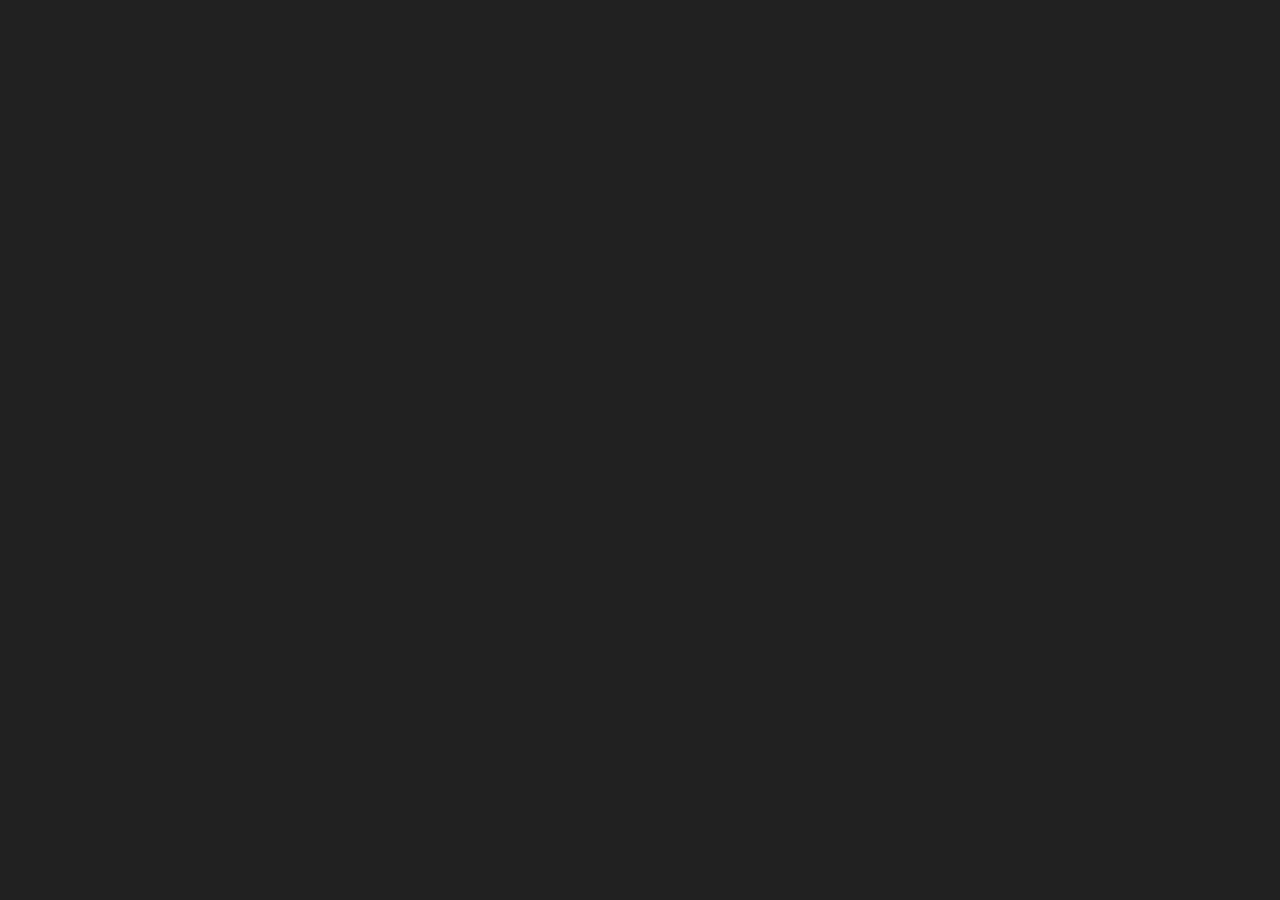
==== commit 333703a3: "update 03-03-2026" ====
--- a/Website-RKN/index.html
+++ b/Website-RKN/index.html
@@ -1777,7 +1777,7 @@
 
 /* Slide 1 - Bocinyoi (Red/Orange gradient) */
 .brand-slide {
-    background: linear-gradient(135deg, #d32f2f 0%, #ff6f00 50%, #ffa726 100%);
+    background: linear-gradient(135deg, #d32f2f 0%, #ff4b1f 50%, #c20c06 100%);
     height: 100%;
     position: relative;
     overflow: hidden;
@@ -1802,9 +1802,13 @@
     background: linear-gradient(135deg, #1565c0 0%, #00acc1 50%, #26c6da 100%);
 }
 
+.brand-slide-sbu {
+    background: linear-gradient(135deg, #F9F8F6 0%, #F5F5F0 50%, #F9F8F6 100%);
+}
+
 /* Slide 3 */
 .brand-slide-green {
-    background: linear-gradient(135deg, #2e7d32 0%, #66bb6a 50%, #81c784 100%);
+    background: linear-gradient(135deg, #360303 0%, #b81105 50%, #ad3b06 100%);
 }
 
 .brand-slide-yellow {
@@ -1910,9 +1914,11 @@
 }
 
 .btn-brand-green {
-    color: #2e7d32;
-}
-
+    color: #d32f2f;
+}
+.btn-brand-sbu {
+    color: #484978;
+}
 .btn-brand-yellow {
     color: #b8a147;
 }
@@ -2180,6 +2186,9 @@
         font-size: 1rem;
     }
 
+    .warna-hitam p{
+        color: #000000;
+    }
     .chili-icon {
         font-size: 3rem;
         opacity: 0.15;
@@ -2503,2428 +2512,4 @@
 
             .activity-main-tag {
                 padding: 15px 35px;
-                margin-bottom: 40px;
-                width: 100%;
-                text-align: center;
-            }
-
-            .activity-main-tag h2 {
-                font-size: 2rem;
-            }
-
-            .activity-item {
-                margin-bottom: 50px;
-            }
-
-            .activity-image-wrapper img {
-                height: 280px;
-            }
-
-            .activity-content {
-                padding: 25px 10px 0 10px;
-            }
-
-            .activity-title {
-                font-size: 1.6rem;
-            }
-
-            .activity-description {
-                font-size: 0.95rem;
-                text-align: left;
-            }
-
-            .activity-badge {
-                padding: 8px 20px;
-                font-size: 0.8rem;
-            }
-        }
-/* =================================
-   WATER RIPPLE HERO BACKGROUND
-   ================================= */
-
-.ripple-layer {
-    position: absolute;
-    inset: 0;
-    z-index: 2;
-    pointer-events: none;
-    overflow: hidden;
-}
-
-.ripple {
-    position: absolute;
-    width: 180px;
-    height: 180px;
-    border-radius: 80%;
-    border: 1px solid rgb(65, 169, 255);
-    opacity: 0;
-    animation: ripple 4s linear infinite;
-}
-
-/* Posisi & delay berbeda */
-.ripple-1 {
-    top: 30%;
-    left: 15%;
-    animation-delay: 0s;
-}
-
-.ripple-2 {
-    top: 60%;
-    left: 40%;
-    width: 240px;
-    height: 240px;
-    animation-delay: 2s;
-}
-
-.ripple-3 {
-    top: 35%;
-    right: 18%;
-    width: 200px;
-    height: 200px;
-    animation-delay: 4s;
-}
-
-.ripple-4 {
-    bottom: 20%;
-    right: 35%;
-    width: 300px;
-    height: 300px;
-    animation-delay: 6s;
-}
-
-/* Animasi ripple */
-@keyframes ripple {
-    0% {
-        transform: scale(0.4);
-        opacity: 0;
-    }
-    15% {
-        opacity: 0.35;
-    }
-    50% {
-        opacity: 0.15;
-    }
-    100% {
-        transform: scale(2.2);
-        opacity: 0;
-    }
-}
-
-        /* Small Mobile */
-        @media (max-width: 576px) {
-            .activity-banner-photo {
-                height: 180px;
-            }
-
-            .activity-main-tag h2 {
-                font-size: 1.7rem;
-            }
-
-            .activity-image-wrapper img {
-                height: 240px;
-            }
-
-            .activity-title {
-                font-size: 1.4rem;
-            }
-
-            .activity-content-section {
-                padding: 40px 0;
-            }
-        }
-
-        /* ===============================
-   FADE IN ON VIEW - VISI MISI
-   =============================== */
-
-
-.fade-in-up {
-    opacity: 0;
-    transform: translateY(40px);
-    transition:
-        opacity 1s ease-out,
-        transform 1s ease-out;
-}
-
-.fade-in-up.show {
-    opacity: 1;
-    transform: translateY(0);
-}
-
-.fade-delay-1 {
-    transition-delay: 0.2s;
-}
-
-.fade-delay-2 {
-    transition-delay: 0.5s;
-}
-
-.fade-delay-3 {
-    transition-delay: 0.8s;
-}
-
-/* ===============================
-   ACTIVITY PARTICLE BACKGROUND
-   =============================== */
-
-.activities {
-    position: relative;
-    background: #ffffff;
-    overflow: hidden;
-}
-
-/* layer partikel */
-.activities::before {
-    content: "";
-    position: absolute;
-    inset: 0;
-    background-image:
-        radial-gradient(circle at 10% 20%, rgba(99,102,241,0.25) 2px, transparent 2.5px),
-        radial-gradient(circle at 25% 35%, rgba(99,102,241,0.18) 2px, transparent 2.5px),
-        radial-gradient(circle at 40% 60%, rgba(34,197,94,0.22) 2px, transparent 2.5px),
-        radial-gradient(circle at 15% 70%, rgba(99,102,241,0.2) 2px, transparent 2.5px),
-        radial-gradient(circle at 80% 30%, rgba(34,197,94,0.18) 2px, transparent 2.5px),
-        radial-gradient(circle at 70% 55%, rgba(99,102,241,0.2) 2px, transparent 2.5px),
-        radial-gradient(circle at 90% 75%, rgba(34,197,94,0.25) 2px, transparent 2.5px);
-
-    background-repeat: no-repeat;
-    z-index: 0;
-    opacity: 0.8;
-}
-
-/* pastikan konten di atas */
-.activities .container {
-    position: relative;
-    z-index: 2;
-}
-
-/* ===============================
-   HISTORY / SEJARAH SECTION
-   =============================== */
-
-.history-section {
-    padding: 8rem 4rem;
-    position: relative;
-    background: linear-gradient(
-        to bottom,
-        #ffffff 0%,
-        #f8f9ff 20%,
-        #f0f2ff 50%,
-        #f8f9ff 80%,
-        #ffffff 100%
-    );
-    overflow: hidden;
-}
-
-.history-section .section-canvas {
-    position: absolute;
-    top: 0;
-    left: 0;
-    width: 100%;
-    height: 100%;
-    z-index: 0;
-    opacity: 0.3;
-}
-
-.history-section .section-title {
-    position: relative;
-    z-index: 1;
-    text-align: center;
-    margin-bottom: 4rem;
-}
-
-.history-section .section-title h2 {
-    font-size: clamp(2.5rem, 5vw, 4rem);
-    font-weight: 700;
-    color: #2d3748;
-    margin-bottom: 1rem;
-    background: linear-gradient(135deg, #4338CA 0%, #5b4de8 100%);
-    -webkit-background-clip: text;
-    -webkit-text-fill-color: transparent;
-    background-clip: text;
-}
-
-.history-section .section-title p {
-    font-size: 1.2rem;
-    color: #64748b;
-    font-weight: 400;
-}
-
-.history-container {
-    max-width: 1400px;
-    margin: 0 auto;
-    position: relative;
-    z-index: 1;
-}
-
-/* Timeline - Responsive Design */
-.timeline {
-    position: relative;
-    padding: 2rem 0;
-}
-
-/* Timeline vertical line - Hidden on mobile */
-.timeline::before {
-    content: '';
-    position: absolute;
-    left: 50%;
-    top: 0;
-    bottom: 0;
-    width: 3px;
-    background: linear-gradient(
-        to bottom,
-        transparent,
-        rgba(67, 56, 202, 0.3) 10%,
-        rgba(67, 56, 202, 0.3) 90%,
-        transparent
-    );
-    transform: translateX(-50%);
-}
-
-/* Timeline item */
-.timeline-item {
-    position: relative;
-    margin-bottom: 5rem;
-    display: grid;
-    grid-template-columns: 1fr auto 1fr;
-    gap: 2rem;
-    align-items: center;
-    opacity: 0;
-    transform: translateY(40px);
-    transition: opacity 0.8s ease, transform 0.8s ease;
-}
-
-.timeline-item.visible {
-    opacity: 1;
-    transform: translateY(0);
-}
-
-/* Alternate sides for desktop */
-.timeline-item:nth-child(odd) .timeline-content:first-child {
-    grid-column: 1;
-    text-align: right;
-}
-
-.timeline-item:nth-child(odd) .timeline-date {
-    grid-column: 2;
-}
-
-.timeline-item:nth-child(odd) .timeline-content:last-child {
-    grid-column: 3;
-    visibility: hidden;
-    opacity: 0;
-}
-
-.timeline-item:nth-child(even) .timeline-content:first-child {
-    grid-column: 1;
-    visibility: hidden;
-    opacity: 0;
-}
-
-.timeline-item:nth-child(even) .timeline-date {
-    grid-column: 2;
-}
-
-.timeline-item:nth-child(even) .timeline-content:last-child {
-    grid-column: 3;
-    text-align: left;
-}
-
-/* Timeline date box (center) */
-.timeline-date {
-    background: linear-gradient(135deg, #4338CA 0%, #5b4de8 100%);
-    border: 3px solid rgba(255, 255, 255, 0.9);
-    border-radius: 16px;
-    padding: 1.2rem 1.8rem;
-    min-width: 200px;
-    text-align: center;
-    box-shadow: 
-        0 10px 40px rgba(67, 56, 202, 0.25),
-        0 0 0 8px rgba(67, 56, 202, 0.1);
-    z-index: 2;
-    position: relative;
-}
-
-.timeline-date .day {
-    font-size: 2.5rem;
-    font-weight: 800;
-    color: #ffffff;
-    line-height: 1;
-    display: block;
-    text-shadow: 0 2px 8px rgba(0, 0, 0, 0.2);
-}
-
-.timeline-date .month-year {
-    font-size: 1rem;
-    font-weight: 600;
-    color: rgba(255, 255, 255, 0.95);
-    text-transform: uppercase;
-    letter-spacing: 1.5px;
-    margin-top: 0.5rem;
-    display: block;
-}
-
-/* Timeline content */
-.timeline-content {
-    background: #ffffff;
-    border: 2px solid rgba(67, 56, 202, 0.15);
-    border-radius: 20px;
-    padding: 2.5rem;
-    transition: all 0.4s cubic-bezier(0.4, 0, 0.2, 1);
-    box-shadow: 
-        0 4px 20px rgba(0, 0, 0, 0.06),
-        0 0 0 1px rgba(67, 56, 202, 0.04);
-    position: relative;
-    overflow: hidden;
-}
-
-.timeline-content::before {
-    content: '';
-    position: absolute;
-    top: 0;
-    left: 0;
-    right: 0;
-    height: 4px;
-    background: linear-gradient(90deg, #4338CA, #5b4de8, #7c3aed);
-    transform: scaleX(0);
-    transform-origin: left;
-    transition: transform 0.4s ease;
-}
-
-.timeline-content:hover::before {
-    transform: scaleX(1);
-}
-
-.timeline-content:hover {
-    border-color: rgba(67, 56, 202, 0.4);
-    box-shadow: 
-        0 12px 40px rgba(67, 56, 202, 0.15),
-        0 0 0 1px rgba(67, 56, 202, 0.1);
-    transform: translateY(-8px);
-}
-
-.timeline-content h3 {
-    font-size: 1.8rem;
-    font-weight: 700;
-    color: #1e293b;
-    margin-bottom: 1rem;
-    line-height: 1.3;
-}
-
-.timeline-content p {
-    font-size: 1.05rem;
-    color: #475569;
-    line-height: 1.8;
-    margin: 0;
-}
-
-/* Decorative connector dots */
-.timeline-date::before,
-.timeline-date::after {
-    content: '';
-    position: absolute;
-    top: 50%;
-    width: 16px;
-    height: 16px;
-    background: #ffffff;
-    border: 3px solid #4338CA;
-    border-radius: 50%;
-    transform: translateY(-50%);
-    box-shadow: 0 0 0 4px rgba(67, 56, 202, 0.1);
-}
-
-.timeline-date::before {
-    left: -38px;
-}
-
-.timeline-date::after {
-    right: -38px;
-}
-
-/* Responsive - Tablet */
-@media (max-width: 1200px) {
-    .history-section {
-        padding: 6rem 3rem;
-    }
-
-    .timeline-item {
-        gap: 1.5rem;
-    }
-
-    .timeline-date {
-        min-width: 180px;
-        padding: 1rem 1.5rem;
-    }
-
-    .timeline-date .day {
-        font-size: 2rem;
-    }
-
-    .timeline-content {
-        padding: 2rem;
-    }
-
-    .timeline-content h3 {
-        font-size: 1.6rem;
-    }
-}
-
-/* Responsive - Mobile Layout */
-@media (max-width: 968px) {
-    .history-section {
-        padding: 5rem 2rem;
-    }
-
-    /* Remove center line, add left line */
-    .timeline::before {
-        left: 40px;
-        width: 2px;
-    }
-
-    /* Single column layout */
-    .timeline-item {
-        grid-template-columns: auto 1fr;
-        gap: 2rem;
-        margin-bottom: 4rem;
-    }
-
-    .timeline-item:nth-child(odd) .timeline-content:first-child,
-    .timeline-item:nth-child(even) .timeline-content:first-child {
-        display: none;
-    }
-
-    .timeline-item:nth-child(odd) .timeline-date,
-    .timeline-item:nth-child(even) .timeline-date {
-        grid-column: 1;
-        position: relative;
-        min-width: 160px;
-    }
-
-    .timeline-item:nth-child(odd) .timeline-content:last-child,
-    .timeline-item:nth-child(even) .timeline-content:last-child {
-        grid-column: 2;
-        visibility: visible;
-        opacity: 1;
-        text-align: left;
-    }
-
-    .timeline-date {
-        padding: 1rem 1.2rem;
-    }
-
-    .timeline-date .day {
-        font-size: 1.8rem;
-    }
-
-    .timeline-date .month-year {
-        font-size: 0.9rem;
-    }
-
-    /* Remove side dots, add single left dot */
-    .timeline-date::before {
-        left: -60px;
-        width: 20px;
-        height: 20px;
-    }
-
-    .timeline-date::after {
-        display: none;
-    }
-
-    .timeline-content {
-        padding: 1.8rem;
-    }
-
-    .timeline-content h3 {
-        font-size: 1.4rem;
-    }
-
-    .timeline-content p {
-        font-size: 1rem;
-    }
-}
-
-/* Responsive - Small Mobile */
-@media (max-width: 640px) {
-    .history-section {
-        padding: 4rem 1.5rem;
-    }
-
-    .timeline::before {
-        left: 20px;
-    }
-
-    .timeline-item {
-        grid-template-columns: auto 1fr;
-        gap: 1rem;
-        margin-bottom: 3rem;
-    }
-
-    .timeline-date {
-        min-width: 120px;
-        padding: 0.8rem 1rem;
-    }
-
-    .timeline-date .day {
-        font-size: 1.5rem;
-    }
-
-    .timeline-date .month-year {
-        font-size: 0.75rem;
-        letter-spacing: 0.5px;
-    }
-
-    .timeline-date::before {
-        left: -40px;
-        width: 16px;
-        height: 16px;
-    }
-
-    .timeline-content {
-        padding: 1.5rem;
-    }
-
-    .timeline-content h3 {
-        font-size: 1.2rem;
-        margin-bottom: 0.8rem;
-    }
-
-    .timeline-content p {
-        font-size: 0.95rem;
-        line-height: 1.6;
-    }
-}
-
-/* Extra small screens */
-@media (max-width: 480px) {
-    .history-section {
-        padding: 3rem 1rem;
-    }
-
-    .timeline::before {
-        left: 15px;
-    }
-
-    .timeline-item {
-        gap: 0.8rem;
-    }
-
-    .timeline-date {
-        min-width: 100px;
-        padding: 0.6rem 0.8rem;
-    }
-
-    .timeline-date .day {
-        font-size: 1.3rem;
-    }
-
-    .timeline-date .month-year {
-        font-size: 0.7rem;
-    }
-
-    .timeline-date::before {
-        left: -35px;
-        width: 14px;
-        height: 14px;
-        border-width: 2px;
-    }
-
-    .timeline-content {
-        padding: 1.2rem;
-    }
-
-    .timeline-content h3 {
-        font-size: 1.1rem;
-    }
-
-    .timeline-content p {
-        font-size: 0.9rem;
-    }
-}
-
-    </style>
-    <!-- custom style css -END -->
-
-
-    <div class="cursor"></div>
-    <div class="cursor-follower"></div>
-
-    <header>
-        <a href="#home" class="logo-link">
-            <img src="img/logo/logo-RKN(biru).jpeg" alt="Logo RKN" class="logo">
-        </a>
-        <button class="nav-toggle" aria-label="Buka menu navigasi" aria-expanded="false" aria-controls="primary-nav">
-            <span></span><span></span><span></span>
-        </button>
-        <nav id="primary-nav">
-            <ul>
-                <li><a href="#home">BERANDA</a></li>
-                <li><a href="#vision-mission">VISI & MISI</a></li>
-                <li><a href="#brands">DAFTAR BRAND</a></li>
-                <li><a href="#history">SEJARAH</a></li>
-                <!-- <li><a href="#team">TIM KAMI</a></li> -->
-                <li><a href="#activities">KEGIATAN</a></li>
-                <li><a href="#contact">HUBUNGI</a></li>
-            </ul>
-        </nav>
-    </header>
-
-    <section class="hero" id="home">
-        <div class="hero-bg"></div>
-
-            <!-- WATER RIPPLE -->
-    <div class="ripple-layer">
-        <span class="ripple ripple-1"></span>
-        <span class="ripple ripple-2"></span>
-        <span class="ripple ripple-3"></span>
-        <span class="ripple ripple-4"></span>
-    </div>
-        
-        <div class="hero-content">
-            <h1>RKN</h1>
-            <div class="hero-subtitle">RONA KARYA NUSANTARA</div>
-            <p class="hero-description">
-                Kami menciptakan dan mengembangkan brand-brand inovatif yang memberikan 
-                dampak positif bagi masyarakat Indonesia. Setiap brand adalah karya seni 
-                yang dirancang dengan semangat dan dedikasi.
-            </p>
-            <a href="#brands" class="cta-btn">LIHAT BRAND</a>
-
-            <!-- Social media links -->
-            <div class="social-links" aria-label="Ikuti RKN di media sosial">
-                <a class="social-link" href="https://www.youtube.com/your_channel" target="_blank" rel="noopener noreferrer" aria-label="YouTube RKN">
-                    <svg viewBox="0 0 24 24" aria-hidden="true" focusable="false">
-                        <path d="M23.498 6.186a2.996 2.996 0 0 0-2.107-2.12C19.88 3.5 12 3.5 12 3.5s-7.88 0-9.39.566A2.996 2.996 0 0 0 .503 6.186C0 7.705 0 12 0 12s0 4.295.503 5.814a2.996 2.996 0 0 0 2.107 2.12C4.12 20.5 12 20.5 12 20.5s7.88 0 9.39-.566a2.996 2.996 0 0 0 2.107-2.12C24 16.295 24 12 24 12s0-4.295-.502-5.814zM9.545 15.568V8.432L15.818 12l-6.273 3.568z"/>
-                    </svg>
-                    <span class="label">YouTube</span>
-                </a>
-                
-                <a class="social-link" href="https://www.instagram.com/your_handle" target="_blank" rel="noopener noreferrer" aria-label="Instagram RKN">
-                    <svg viewBox="0 0 24 24" aria-hidden="true" focusable="false">
-                        <path d="M12 2.163c3.204 0 3.584.012 4.85.07 1.366.062 2.633.347 3.608 1.322.975.975 1.26 2.242 1.322 3.608.058 1.266.07 1.646.07 4.85s-.012 3.584-.07 4.85c-.062 1.366-.347 2.633-1.322 3.608-.975.975-2.242 1.26-3.608 1.322-1.266.058-1.646.07-4.85.07s-3.584-.012-4.85-.07c-1.366-.062-2.633-.347-3.608-1.322-.975-.975-1.26-2.242-1.322-3.608C2.175 15.747 2.163 15.367 2.163 12s.012-3.584.07-4.85c.062-1.366.347-2.633 1.322-3.608.975-.975 2.242-1.26 3.608-1.322C8.416 2.175 8.796 2.163 12 2.163zm0-2.163C8.741 0 8.332.013 7.052.072 5.78.131 4.648.403 3.678 1.372 2.709 2.341 2.437 3.473 2.378 4.745 2.319 6.025 2.306 6.434 2.306 12s.013 5.975.072 7.255c.059 1.272.331 2.404 1.3 3.373.969.969 2.101 1.241 3.373 1.3 1.28.059 1.689.072 7.255.072s5.975-.013 7.255-.072c1.272-.059 2.404-.331 3.373-1.3.969-.969 1.241-2.101 1.3-3.373.059-1.28.072-1.689.072-7.255s-.013-5.975-.072-7.255c-.059-1.272-.331-2.404-1.3-3.373C20.404.403 19.272.131 18 .072 16.719.013 16.309 0 12 0z"/>
-                        <path d="M12 5.838a6.162 6.162 0 1 0 0 12.324 6.162 6.162 0 0 0 0-12.324zm0 10.162a3.999 3.999 0 1 1 0-7.998 3.999 3.999 0 0 1 0 7.998z"/>
-                        <circle cx="18.406" cy="5.594" r="1.44"/>
-                    </svg>
-                    <span class="label">Instagram</span>
-                </a>
-
-                <a class="social-link" href="https://twitter.com/your_handle" target="_blank" rel="noopener noreferrer" aria-label="Twitter RKN">
-                    <svg viewBox="0 0 24 24" aria-hidden="true" focusable="false">
-                        <path d="M23.954 4.569a10 10 0 0 1-2.825.775 4.958 4.958 0 0 0 2.163-2.723 9.993 9.993 0 0 1-3.127 1.195 4.92 4.92 0 0 0-8.384 4.482A13.978 13.978 0 0 1 1.671 3.149a4.822 4.822 0 0 0-.665 2.475 4.92 4.92 0 0 0 2.188 4.1 4.902 4.902 0 0 1-2.228-.616c-.054 2.281 1.581 4.415 3.949 4.89a4.935 4.935 0 0 1-2.224.084 4.93 4.93 0 0 0 4.604 3.417A9.868 9.868 0 0 1 .96 19.54a13.94 13.94 0 0 0 7.548 2.212c9.142 0 14.307-7.721 13.995-14.646a9.936 9.936 0 0 0 2.411-2.534z"/>
-                    </svg>
-                    <span class="label">Twitter</span>
-                </a>
-
-                <a class="social-link" href="https://www.linkedin.com/company/your_company" target="_blank" rel="noopener noreferrer" aria-label="LinkedIn RKN">
-                    <svg viewBox="0 0 24 24" aria-hidden="true" focusable="false">
-                        <path d="M20.447 20.452h-3.554v-5.569c0-1.328-.027-3.037-1.85-3.037-1.85 0-2.134 1.445-2.134 2.941v5.665H9.356V9h3.414v1.561h.049c.476-.9 1.637-1.85 3.37-1.85 3.602 0 4.266 2.37 4.266 5.456v6.285zM5.337 7.433c-1.144 0-2.069-.926-2.069-2.069 0-1.144.926-2.069 2.069-2.069 1.144 0 2.069.926 2.069 2.069 0 1.144-.926 2.069-2.069 2.069zM7.119 20.452H3.554V9H7.12v11.452z"/>
-                    </svg>
-                    <span class="label">LinkedIn</span>
-                </a>
-            </div>
-        </div>
-        <div class="scroll-indicator">GULIR</div>
-    </section>
-
-<section class="vision-mission" id="vision-mission">
-    <div class="section-title fade-in-up fade-delay-1">
-        <h2>Visi, Misi & Nilai Perusahaan</h2>
-        <p>Arah, tujuan, dan prinsip yang menjadi fondasi Rona Karya Nusantara</p>
-    </div>
-
-    <div class="content">
-        <div class="vision-card fade-in-up fade-delay-2">
-            <h3>Visi & Misi</h3>
-            <p>
-                <strong>Visi</strong><br>
-            Menciptakan brand-brand unggul, yang bermanfaat dan menginspirasi, serta mengharumkan 
-            Nusantara hingga kancah internasional, demi meraih ridho Allah SWT.
-            </p>
-            <ul>
-                <li><strong>Menciptakan</strong> brand dan produk unggul yang halal, aman, berkualitas, dan bernilai global.</li>
-                <li><strong>Memberikan</strong> manfaat dan inspirasi bagi konsumen serta lingkungan dengan menghadirkan karya yang inovatif dan membawa kebaikan.</li>
-                <li><strong>Menguatkan</strong> ekosistem Nusantara melalui kolaborasi dengan mitra, supplier, dan agen agar tumbuh bersama.</li>
-                <li><strong>Menebar</strong> kebaikan ke dunia internasional, membawa harum nama Nusantara di kancah global..</li>
-                <li><strong>Menjadikan</strong> setiap langkah sebagai ibadah, dengan menumbuhkan nilai spiritualitas dalam diri SDM dan pertumbuhan bisnis..</li>
-            </ul>
-        </div>
-
-        <div class="vision-card fade-in-up fade-delay-2">
-            <h3>Nilai Perusahaan</h3>
-            <p>
-                <strong>Nilai</strong>
-
-            </p>
-                <li><strong>2 Pondasi (BER)</strong>
-            <ul>
-                <li><strong>Beriman</strong> meyakini rukun iman 6 dan selalu berorientasi pada kehidupan akhirat.</li>
-                <li><strong>Berintegritas</strong> menjaga keselarasan pikiran, perkataan, dan perbuatan dengan landasan kebenaran dan kebaikan.</li>
-            </ul>
-                <li><strong>4 Penguat (BER)</strong>
-            <ul>
-                <li><strong>Berjiwa Besar</strong>  menerima dan merespons segala hal dengan lapang dada dan bijaksana.</li>
-                <li><strong>Berinovasi</strong> terus belajar, berkreasi, dan mengembangkan karya baru maupun yang sudah ada.</li>
-                <li><strong>Bersemangat</strong>  menjalani aktivitas dengan energi penuh dan antusiasme..</li>
-                <li><strong>Berorientasi</strong> Konsumen & Lingkungan → mengutamakan kepuasan</li>
-            </ul>
-        </div>
-    </div>
-</section>
-
-
-<section class="brand" id="brands">
-    <section class="container-fluid px-0">
-        <div id="brandBanner" class="carousel slide brand-banner " data-bs-ride="carousel" data-bs-interval="3500">
-            <div class="carousel-indicators">
-                <button type="button" data-bs-target="#brandBanner" data-bs-slide-to="0" class="active" aria-current="true" aria-label="Slide 1"></button>
-                <button type="button" data-bs-target="#brandBanner" data-bs-slide-to="1" aria-label="Slide 2"></button>
-                <button type="button" data-bs-target="#brandBanner" data-bs-slide-to="2" aria-label="Slide 3"></button>
-                <button type="button" data-bs-target="#brandBanner" data-bs-slide-to="3" aria-label="Slide 4"></button>
-            </div>
-
-            <div class="carousel-inner" >
-                <!-- Slide 1 - Bocinyoi -->
-                <div class="carousel-item active">
-                    <div class="brand-slide d-flex align-items-center">
-                        <!-- Decorative chili icons -->
-                        <div class="chili-icon chili-1">🌶️</div>
-                        <div class="chili-icon chili-2">🌶️</div>
-                        <div class="chili-icon chili-3">🌶️</div>
-                        <div class="chili-icon chili-4">🌶️</div>
-
-                        <div class="container brand-content">
-                            <div class="row align-items-center gy-4">
-
-                                <div class="col-md-5 text-center brand-logo-container">
-                                    <img src="img/brand/logo-bocinyoi.jpeg" 
-                                         class="brand-logo" 
-                                         alt="Bocinyoi Logo">
-                                </div>
-
-                                <div class="col-md-7 text-white">
-                                    <span class="brand-tag">🔥 MAKANAN PEDAS</span>
-                                    <h1 class="brand-title">BOCINYOI</h1>
-                                    <p class="brand-description">
-                                        Bocinyoi adalah brand makanan pedas dengan cita rasa ekstrem,
-                                        dibuat dari bahan pilihan dan sambal khas yang menggugah selera.
-                                        Siap menantang lidahmu dengan sensasi pedas yang tak terlupakan!
-                                    </p>
-                                    <a href="brand-nangkring-seblak.html">
-                                    <button  class="btn btn-brand">
-                                        ▶ Kunjungi Sekarang
-                                    </button>
-                                    </a>
-                                </div>
-
-                            </div>
-                        </div>
-                    </div>
-                </div>
-
-                <!-- Slide 2 - Cik Emam -->
-                <div class="carousel-item">
-                    <div class="brand-slide brand-slide-alt d-flex align-items-center">
-                        <div class="container brand-content">
-                            <div class="row align-items-center gy-4">
-
-                                <div class="col-md-5 text-center brand-logo-container">
-                                    <img src="img/brand/logo-CikEmam.png" 
-                                         class="brand-logo" 
-                                         alt="Cik Emam Logo">
-                                </div>
-
-                                <div class="col-md-7 text-white">
-                                    <h1 class="brand-title">CIK EMAM</h1>
-                                    <span class="brand-tag">🥤 MINUMAN SEGAR</span>
-                                    <p class="brand-description">
-                                        Minuman modern dengan rasa unik dan desain kekinian.
-                                        Setiap tegukan membawa kesegaran yang memanjakan lidah
-                                        dengan kombinasi rasa yang inovatif dan menyegarkan.
-                                    </p>
-                                    <button class="btn btn-brand btn-brand-alt" ">
-                                        ▶ Lihat Selengkanya
-                                    </button>
-                                </div>
-
-                            </div>
-                        </div>
-                    </div>
-                </div>
-
-                <!-- Slide 3 - Brand Tiga -->
-                <div class="carousel-item">
-                    <div class="brand-slide brand-slide-green d-flex align-items-center">
-                        <div class="container brand-content">
-                            <div class="row align-items-center gy-4">
-
-                                <div class="col-md-5 text-center brand-logo-container">
-                                    <img src="img/brand/logo-NangkringSeblak.png" 
-                                         class="brand-logo" 
-                                         alt="Brand 3 Logo">
-                                </div>
-
-                                <div class="col-md-7 text-white">
-                                    <span class="brand-tag">🍃 MAKANAN SEHAT</span>
-                                    <h1 class="brand-title">HEALTHY BITES</h1>
-                                    <p class="brand-description">
-                                        Sajian makanan sehat dengan bahan organik pilihan.
-                                        Cocok untuk gaya hidup modern yang peduli kesehatan
-                                        tanpa mengorbankan kelezatan rasa.
-                                    </p>
-                                    <button class="btn btn-brand btn-brand-green" onclick="visitBrand('Healthy Bites')">
-                                        ▶ Kunjungi Sekarang
-                                    </button>
-                                </div>
-
-                            </div>
-                        </div>
-                    </div>
-                </div>
-
-                                <!-- Slide 4 - Brand Empat -->
-                <div class="carousel-item">
-                    <div class="brand-slide brand-slide-yellow d-flex align-items-center">
-                        <div class="container brand-content">
-                            <div class="row align-items-center gy-4">
-
-                                <div class="col-md-5 text-center brand-logo-container">
-                                    <img src="img/brand/logo-OkiPokki.png" 
-                                         class="brand-logo" 
-                                         alt="Brand 3 Logo">
-                                </div>
-
-                                <div class="col-md-7 text-white">
-                                    <h1 class="brand-title">OKIPOKKI</h1>
-                                    <span class="brand-tag">🍃 MAKANAN SEHAT</span>
-                                    <p class="brand-description">
-                                        Sajian makanan sehat dengan bahan organik pilihan.
-                                        Cocok untuk gaya hidup modern yang peduli kesehatan
-                                        tanpa mengorbankan kelezatan rasadddddddddddddddd
-                                        dddddddddddddddddddddddddddddd
-                                        dddddddddddddddddddddddddddddddddddddd
-                                        dddddddddddddddddddddddddddddddddddddd
-                                        dwdasdwadddddddddddddddddddddddddd.
-                                    </p>
-                                    <button class="btn btn-brand btn-brand-yellow" onclick="visitBrand('Healthy Bites')">
-                                        ▶ Kunjungi Sekarang
-                                    </button>
-                                </div>
-
-                            </div>
-                        </div>
-                    </div>
-                </div>
-
-            </div>
-            <!-- Controls -->
-            <button class="carousel-control-prev" type="button" data-bs-target="#brandBanner" data-bs-slide="prev">
-                <span class="carousel-control-prev-icon" aria-hidden="true"></span>
-                <span class="visually-hidden">Previous</span>
-            </button>
-            <button class="carousel-control-next" type="button" data-bs-target="#brandBanner" data-bs-slide="next">
-                <span class="carousel-control-next-icon" aria-hidden="true"></span>
-                <span class="visually-hidden">Next</span>
-            </button>
-
-
-        </div>
-    </section>
-
-
-<!-- HISTORY SECTION -->
-<section class="history-section" id="history">
-    <canvas class="section-canvas" id="history-canvas"></canvas>
-    
-    <div class="section-title">
-        <h2>Sejarah Perusahaan</h2>
-        <p>Perjalanan Rona Karya Nusantara dalam membangun brand Indonesia</p>
-    </div>
-
-    <div class="history-container">
-        <div class="timeline">
-            
-            <!-- Timeline Item 1 -->
-            <div class="timeline-item">
-                <div class="timeline-content">
-                    <h3>Pendirian Perusahaan</h3>
-                    <p>Rona Karya Nusantara resmi didirikan dengan visi menjadi perusahaan kreatif yang menghadirkan brand lokal berkualitas tinggi. Dimulai dengan tim kecil yang penuh semangat dan dedikasi untuk mengembangkan produk Indonesia.</p>
-                </div>
-                <div class="timeline-date">
-                    <span class="day">15</span>
-                    <span class="month-year">Januari 2020</span>
-                </div>
-                <div class="timeline-content">
-                    <h3>Pendirian Perusahaan</h3>
-                    <p>Rona Karya Nusantara resmi didirikan dengan visi menjadi perusahaan kreatif yang menghadirkan brand lokal berkualitas tinggi. Dimulai dengan tim kecil yang penuh semangat dan dedikasi untuk mengembangkan produk Indonesia.</p>
-                </div>
-            </div>
-
-            <!-- Timeline Item 2 -->
-            <div class="timeline-item">
-                <div class="timeline-content">
-                    <h3>Peluncuran Brand Pertama</h3>
-                    <p>Meluncurkan brand pertama sebagai langkah awal dalam industri kreatif Indonesia. Brand ini menjadi fondasi pengalaman kami dalam memahami pasar dan kebutuhan konsumen lokal.</p>
-                </div>
-                <div class="timeline-date">
-                    <span class="day">10</span>
-                    <span class="month-year">Mei 2020</span>
-                </div>
-                <div class="timeline-content">
-                    <h3>Peluncuran Brand Pertama</h3>
-                    <p>Meluncurkan brand pertama sebagai langkah awal dalam industri kreatif Indonesia. Brand ini menjadi fondasi pengalaman kami dalam memahami pasar dan kebutuhan konsumen lokal.</p>
-                </div>
-            </div>
-
-            <!-- Timeline Item 3 -->
-            <div class="timeline-item">
-                <div class="timeline-content">
-                    <h3>Ekspansi Produk - Bocinyoi</h3>
-                    <p>Meluncurkan Bocinyoi, brand makanan pedas dengan cita rasa ekstrem yang langsung mendapat sambutan luar biasa dari pecinta kuliner pedas di Indonesia. Produk ini menjadi game-changer dalam portofolio kami.</p>
-                </div>
-                <div class="timeline-date">
-                    <span class="day">22</span>
-                    <span class="month-year">Agustus 2021</span>
-                </div>
-                <div class="timeline-content">
-                    <h3>Ekspansi Produk - Bocinyoi</h3>
-                    <p>Meluncurkan Bocinyoi, brand makanan pedas dengan cita rasa ekstrem yang langsung mendapat sambutan luar biasa dari pecinta kuliner pedas di Indonesia. Produk ini menjadi game-changer dalam portofolio kami.</p>
-                </div>
-            </div>
-
-            <!-- Timeline Item 4 -->
-            <div class="timeline-item">
-                <div class="timeline-content">
-                    <h3>Kolaborasi & Kemitraan</h3>
-                    <p>Membangun kolaborasi strategis dengan berbagai mitra bisnis dan supplier lokal untuk memperkuat rantai pasokan dan distribusi produk. Kemitraan ini membuka peluang ekspansi ke berbagai daerah.</p>
-                </div>
-                <div class="timeline-date">
-                    <span class="day">05</span>
-                    <span class="month-year">Maret 2022</span>
-                </div>
-                <div class="timeline-content">
-                    <h3>Kolaborasi & Kemitraan</h3>
-                    <p>Membangun kolaborasi strategis dengan berbagai mitra bisnis dan supplier lokal untuk memperkuat rantai pasokan dan distribusi produk. Kemitraan ini membuka peluang ekspansi ke berbagai daerah.</p>
-                </div>
-            </div>
-
-            <!-- Timeline Item 5 -->
-            <div class="timeline-item">
-                <div class="timeline-content">
-                    <h3>Peluncuran Cikemam</h3>
-                    <p>Memperkenalkan Cikemam, minuman segar dengan berbagai varian rasa yang inovatif. Brand ini melengkapi portofolio produk kami dan memperluas jangkauan pasar ke segmen minuman.</p>
-                </div>
-                <div class="timeline-date">
-                    <span class="day">18</span>
-                    <span class="month-year">September 2022</span>
-                </div>
-                <div class="timeline-content">
-                    <h3>Peluncuran Cikemam</h3>
-                    <p>Memperkenalkan Cikemam, minuman segar dengan berbagai varian rasa yang inovatif. Brand ini melengkapi portofolio produk kami dan memperluas jangkauan pasar ke segmen minuman.</p>
-                </div>
-            </div>
-
-            <!-- Timeline Item 6 -->
-            <div class="timeline-item">
-                <div class="timeline-content">
-                    <h3>Sertifikasi & Standarisasi</h3>
-                    <p>Mendapatkan sertifikasi halal dan standarisasi kualitas produk untuk memastikan semua brand memenuhi standar nasional dan internasional. Komitmen kami pada kualitas dan kepercayaan konsumen.</p>
-                </div>
-                <div class="timeline-date">
-                    <span class="day">12</span>
-                    <span class="month-year">April 2023</span>
-                </div>
-                <div class="timeline-content">
-                    <h3>Sertifikasi & Standarisasi</h3>
-                    <p>Mendapatkan sertifikasi halal dan standarisasi kualitas produk untuk memastikan semua brand memenuhi standar nasional dan internasional. Komitmen kami pada kualitas dan kepercayaan konsumen.</p>
-                </div>
-            </div>
-
-            <!-- Timeline Item 7 -->
-            <div class="timeline-item">
-                <div class="timeline-content">
-                    <h3>Ekspansi Digital</h3>
-                    <p>Meluncurkan platform e-commerce dan memperkuat kehadiran digital melalui berbagai marketplace dan media sosial. Transformasi digital ini membuat produk kami lebih mudah dijangkau konsumen di seluruh Indonesia.</p>
-                </div>
-                <div class="timeline-date">
-                    <span class="day">08</span>
-                    <span class="month-year">November 2023</span>
-                </div>
-                <div class="timeline-content">
-                    <h3>Ekspansi Digital</h3>
-                    <p>Meluncurkan platform e-commerce dan memperkuat kehadiran digital melalui berbagai marketplace dan media sosial. Transformasi digital ini membuat produk kami lebih mudah dijangkau konsumen di seluruh Indonesia.</p>
-                </div>
-            </div>
-
-            <!-- Timeline Item 8 -->
-            <div class="timeline-item">
-                <div class="timeline-content">
-                    <h3>Inovasi Produk Berkelanjutan</h3>
-                    <p>Meluncurkan inisiatif keberlanjutan dengan menggunakan kemasan ramah lingkungan dan bahan baku lokal. Komitmen kami terhadap lingkungan dan komunitas lokal.</p>
-                </div>
-                <div class="timeline-date">
-                    <span class="day">20</span>
-                    <span class="month-year">Mei 2024</span>
-                </div>
-                <div class="timeline-content">
-                    <h3>Inovasi Produk Berkelanjutan</h3>
-                    <p>Meluncurkan inisiatif keberlanjutan dengan menggunakan kemasan ramah lingkungan dan bahan baku lokal. Komitmen kami terhadap lingkungan dan komunitas lokal.</p>
-                </div>
-            </div>
-
-            <!-- Timeline Item 9 -->
-            <div class="timeline-item">
-                <div class="timeline-content">
-                    <h3>Pencapaian 5 Tahun</h3>
-                    <p>Merayakan 5 tahun perjalanan RKN dengan lebih dari 10 brand aktif, puluhan produk inovatif, dan ribuan konsumen setia di seluruh Indonesia. Terus berkomitmen untuk menghadirkan produk berkualitas dan berdaya saing global.</p>
-                </div>
-                <div class="timeline-date">
-                    <span class="day">15</span>
-                    <span class="month-year">Januari 2025</span>
-                </div>
-                <div class="timeline-content">
-                    <h3>Pencapaian 5 Tahun</h3>
-                    <p>Merayakan 5 tahun perjalanan RKN dengan lebih dari 10 brand aktif, puluhan produk inovatif, dan ribuan konsumen setia di seluruh Indonesia. Terus berkomitmen untuk menghadirkan produk berkualitas dan berdaya saing global.</p>
-                </div>
-            </div>
-
-        </div>
-    </div>
-</section>
-
-
-
-
-    <!-- ========================================
-         ACTIVITY SECTION START
-         ======================================== -->
-    <section class="activities" id="activities">
-
-        <!-- Banner Photos Grid - 3 Gambar Horizontal -->
-        <div class="activity-banner-photos ">
-            <img src="https://images.unsplash.com/photo-1522071820081-009f0129c71c?w=1200&q=80" alt="Tim Kerja Kreatif" class="activity-banner-photo">
-            <img src="https://images.unsplash.com/photo-1531482615713-2afd69097998?w=1200&q=80" alt="Kolaborasi Tim" class="activity-banner-photo">
-            <img src="https://images.unsplash.com/photo-1556761175-5973dc0f32e7?w=1200&q=80" alt="Aktivitas Kantor" class="activity-banner-photo">
-        </div>
-
-        <!-- Content Section -->
-        <div class="activity-content-section">
-            <div class="container">
-                
-                <!-- Tag Box - AKTIVITAS -->
-                <div class="text-center text-lg-start fade-in-up fade-delay-1">
-                    <div class="activity-main-tag">
-                        <h2>KEGIATAN</h2>
-                    </div>
-                </div>
-
-                <!-- Activity Item 1 - Workshop Kreativitas -->
-                <div class="activity-item fade-in-up fade-delay-2">
-                    <div class="row g-4 align-items-center">
-                        <!-- Image -->
-                        <div class="col-lg-6">
-                            <div class="activity-image-wrapper">
-                                <img src="https://images.unsplash.com/photo-1552664730-d307ca884978?w=800&q=80" alt="Workshop Kreativitas">
-                                <div class="activity-badge">Workshop</div>
-                            </div>
-                        </div>
-                        <!-- Content -->
-                        <div class="col-lg-6">
-                            <div class="activity-content">
-                                <div class="activity-date">
-                                    <svg width="20" height="20" fill="currentColor" viewBox="0 0 20 20">
-                                        <path d="M6 2a1 1 0 00-1 1v1H4a2 2 0 00-2 2v10a2 2 0 002 2h12a2 2 0 002-2V6a2 2 0 00-2-2h-1V3a1 1 0 10-2 0v1H7V3a1 1 0 00-1-1zm0 5a1 1 0 000 2h8a1 1 0 100-2H6z"/>
-                                    </svg>
-                                    15 Januari 2026
-                                </div>
-                                <h3 class="activity-title">Workshop Kreativitas & Inovasi</h3>
-                                <p class="activity-description">
-                                    Pelatihan intensif yang dirancang khusus untuk mengasah kemampuan tim dalam menghasilkan ide-ide kreatif dan inovatif. Dalam workshop ini, peserta belajar teknik brainstorming, design thinking, dan metode-metode terkini untuk mengembangkan brand yang memorable dan impactful.
-                                </p>
-                                <a href="#" class="activity-link">
-                                    Lihat Detail
-                                    <svg width="20" height="20" fill="currentColor" viewBox="0 0 20 20">
-                                        <path fill-rule="evenodd" d="M10.293 3.293a1 1 0 011.414 0l6 6a1 1 0 010 1.414l-6 6a1 1 0 01-1.414-1.414L14.586 11H3a1 1 0 110-2h11.586l-4.293-4.293a1 1 0 010-1.414z" clip-rule="evenodd"/>
-                                    </svg>
-                                </a>
-                            </div>
-                        </div>
-                    </div>
-                </div>
-
-                <!-- Activity Item 2 - Teaching Factory Program -->
-                <div class="activity-item fade-in-up fade-delay-2">
-                    <div class="row g-4 align-items-center">
-                        <!-- Image -->
-                        <div class="col-lg-6">
-                            <div class="activity-image-wrapper">
-                                <img src="https://images.unsplash.com/photo-1524178232363-1fb2b075b655?w=800&q=80" alt="Teaching Factory">
-                                <div class="activity-badge">Kolaborasi</div>
-                            </div>
-                        </div>
-                        <!-- Content -->
-                        <div class="col-lg-6">
-                            <div class="activity-content">
-                                <div class="activity-date">
-                                    <svg width="20" height="20" fill="currentColor" viewBox="0 0 20 20">
-                                        <path d="M6 2a1 1 0 00-1 1v1H4a2 2 0 00-2 2v10a2 2 0 002 2h12a2 2 0 002-2V6a2 2 0 00-2-2h-1V3a1 1 0 10-2 0v1H7V3a1 1 0 00-1-1zm0 5a1 1 0 000 2h8a1 1 0 100-2H6z"/>
-                                    </svg>
-                                    10 Januari 2026
-                                </div>
-                                <h3 class="activity-title">Teaching Factory Program</h3>
-                                <p class="activity-description">
-                                    Program kolaborasi dengan Universitas Komputer Indonesia (UNIKOM) Bandung dan SMK 2 Cimahi untuk mengembangkan talenta baru di industri animasi. Mahasiswa dan siswa mendapat kesempatan langsung belajar dari praktisi industri dan terlibat dalam proyek real production.
-                                </p>
-                                <a href="#" class="activity-link">
-                                    Lihat Detail
-                                    <svg width="20" height="20" fill="currentColor" viewBox="0 0 20 20">
-                                        <path fill-rule="evenodd" d="M10.293 3.293a1 1 0 011.414 0l6 6a1 1 0 010 1.414l-6 6a1 1 0 01-1.414-1.414L14.586 11H3a1 1 0 110-2h11.586l-4.293-4.293a1 1 0 010-1.414z" clip-rule="evenodd"/>
-                                    </svg>
-                                </a>
-                            </div>
-                        </div>
-                    </div>
-                </div>
-
-                <!-- Activity Item 3 - Team Building -->
-                <div class="activity-item fade-in-up fade-delay-2">
-                    <div class="row g-4 align-items-center">
-                        <!-- Image -->
-                        <div class="col-lg-6">
-                            <div class="activity-image-wrapper">
-                                <img src="https://images.unsplash.com/photo-1511632765486-a01980e01a18?w=800&q=80" alt="Team Building">
-                                <div class="activity-badge">Komunitas</div>
-                            </div>
-                        </div>
-                        <!-- Content -->
-                        <div class="col-lg-6">
-                            <div class="activity-content">
-                                <div class="activity-date">
-                                    <svg width="20" height="20" fill="currentColor" viewBox="0 0 20 20">
-                                        <path d="M6 2a1 1 0 00-1 1v1H4a2 2 0 00-2 2v10a2 2 0 002 2h12a2 2 0 002-2V6a2 2 0 00-2-2h-1V3a1 1 0 10-2 0v1H7V3a1 1 0 00-1-1zm0 5a1 1 0 000 2h8a1 1 0 100-2H6z"/>
-                                    </svg>
-                                    5 Januari 2026
-                                </div>
-                                <h3 class="activity-title">Team Building & Gathering</h3>
-                                <p class="activity-description">
-                                    Kegiatan rutin untuk mempererat hubungan antar tim dan meningkatkan semangat kerja. Melalui berbagai aktivitas outdoor yang menyenangkan, games interaktif, dan sesi sharing, kami membangun chemistry tim yang solid dan kultur kerja yang positif untuk mendukung kreativitas maksimal.
-                                </p>
-                                <a href="#" class="activity-link">
-                                    Lihat Detail
-                                    <svg width="20" height="20" fill="currentColor" viewBox="0 0 20 20">
-                                        <path fill-rule="evenodd" d="M10.293 3.293a1 1 0 011.414 0l6 6a1 1 0 010 1.414l-6 6a1 1 0 01-1.414-1.414L14.586 11H3a1 1 0 110-2h11.586l-4.293-4.293a1 1 0 010-1.414z" clip-rule="evenodd"/>
-                                    </svg>
-                                </a>
-                            </div>
-                        </div>
-                    </div>
-                </div>
-
-                <!-- Activity Item 4 - Penghargaan -->
-                <div class="activity-item fade-in-up fade-delay-2">
-                    <div class="row g-4 align-items-center">
-                        <!-- Image -->
-                        <div class="col-lg-6">
-                            <div class="activity-image-wrapper">
-                                <img src="https://images.unsplash.com/photo-1540575467063-178a50c2df87?w=800&q=80" alt="ASEAN ICT Awards">
-                                <div class="activity-badge">Penghargaan</div>
-                            </div>
-                        </div>
-                        <!-- Content -->
-                        <div class="col-lg-6">
-                            <div class="activity-content">
-                                <div class="activity-date">
-                                    <svg width="20" height="20" fill="currentColor" viewBox="0 0 20 20">
-                                        <path d="M6 2a1 1 0 00-1 1v1H4a2 2 0 00-2 2v10a2 2 0 002 2h12a2 2 0 002-2V6a2 2 0 00-2-2h-1V3a1 1 0 10-2 0v1H7V3a1 1 0 00-1-1zm0 5a1 1 0 000 2h8a1 1 0 100-2H6z"/>
-                                    </svg>
-                                    Desember 2021
-                                </div>
-                                <h3 class="activity-title">ASEAN ICT Awards 2021</h3>
-                                <p class="activity-description">
-                                    Pencapaian membanggakan! RKN meraih Silver Medal di ASEAN ICT Awards 2021 kategori Digital Content. Penghargaan ini adalah pengakuan atas dedikasi tim dalam menghasilkan konten digital berkualitas tinggi dan inovatif yang memberikan dampak positif bagi industri kreatif Indonesia di kancah regional.
-                                </p>
-                                <a href="#" class="activity-link">
-                                    Lihat Detail
-                                    <svg width="20" height="20" fill="currentColor" viewBox="0 0 20 20">
-                                        <path fill-rule="evenodd" d="M10.293 3.293a1 1 0 011.414 0l6 6a1 1 0 010 1.414l-6 6a1 1 0 01-1.414-1.414L14.586 11H3a1 1 0 110-2h11.586l-4.293-4.293a1 1 0 010-1.414z" clip-rule="evenodd"/>
-                                    </svg>
-                                </a>
-                            </div>
-                        </div>
-                    </div>
-                </div>
-
-            </div>
-        </div>
-        
-    </section>
-    <!-- ========================================
-         ACTIVITY SECTION END
-         ======================================== -->
-
-
-    
-    <!-- <section class="team" id="team">
-        <canvas id="team-canvas" class="section-canvas"></canvas>
-        <div class="section-title">
-            <h2>Tim Kami</h2>
-            <p>Talenta kreatif di balik kesuksesan RKN</p>
-        </div>
-        
-        <div class="team-carousel-wrapper">
-            <div class="team-carousel-container">
-                <div class="team-carousel">
-                    <a href="employee-sarah-putri.html" class="team-member">
-                        <div class="team-photo">👩</div>
-                        <h3>Sarah Putri</h3>
-                        <div class="job-title">Influencer</div>
-                        <p>Mengelola strategi influencer dan membangun komunitas yang aktif.</p>
-                    </a>
-
-                    <a href="employee-budi-santoso.html" class="team-member">
-                        <div class="team-photo">👨</div>
-                        <h3>Budi Santoso</h3>
-                        <div class="job-title">Pemasaran</div>
-                        <p>Menganalisis tren pasar dan perilaku konsumen.</p>
-                    </a>
-
-                    <a href="employee-andi-wijaya.html" class="team-member">
-                        <div class="team-photo">🎨</div>
-                        <h3>Andi Wijaya</h3>
-                        <div class="job-title">Desain</div>
-                        <p>Memimpin visi kreatif dan estetika visual untuk setiap brand.</p>
-                    </a>
-
-                    <a href="employee-dian-lestari.html" class="team-member">
-                        <div class="team-photo">💼</div>
-                        <h3>Dian Lestari</h3>
-                        <div class="job-title">Brand</div>
-                        <p>Membangun dan menjaga konsistensi identitas brand.</p>
-                    </a>
-
-                    <a href="employee-rinto-harahap.html" class="team-member">
-                        <div class="team-photo">📊</div>
-                        <h3>Rinto Harahap</h3>
-                        <div class="job-title">Analisis</div>
-                        <p>Mengukur dan mengoptimalkan performa kampanye brand.</p>
-                    </a>
-
-                    <a href="employee-siti-nurhaliza.html" class="team-member">
-                        <div class="team-photo">👩‍💼</div>
-                        <h3>Siti Nurhaliza</h3>
-                        <div class="job-title">Operasional</div>
-                        <p>Mengelola operasional dan koordinasi tim.</p>
-                    </a>
-
-                    <a href="employee-bambang-irawan.html" class="team-member">
-                        <div class="team-photo">🎯</div>
-                        <h3>Bambang Irawan</h3>
-                        <div class="job-title">Strategi</div>
-                        <p>Menyusun strategi bisnis jangka panjang untuk pertumbuhan perusahaan.</p>
-                    </a>
-
-                    <a href="employee-maya-kusuma.html" class="team-member">
-                        <div class="team-photo">💡</div>
-                        <h3>Maya Kusuma</h3>
-                        <div class="job-title">Inovasi</div>
-                        <p>Menciptakan ide-ide baru dan solusi kreatif.</p>
-                    </a>
-
-                    <a href="employee-hendra-wijaya.html" class="team-member">
-                        <div class="team-photo">🤝</div>
-                        <h3>Hendra Wijaya</h3>
-                        <div class="job-title">Kemitraan</div>
-                        <p>Membangun hubungan strategis dan kolaborasi bisnis.</p>
-                    </a>
-
-                    <a href="employee-lina-setianingsih.html" class="team-member">
-                        <div class="team-photo">🌟</div>
-                        <h3>Lina Setianingsih</h3>
-                        <div class="job-title">Komunitas</div>
-                        <p>Mengelola komunitas dan keterlibatan pelanggan.</p>
-                    </a>
-
-                    <a href="employee-anton-kurniawan.html" class="team-member">
-                        <div class="team-photo">📱</div>
-                        <h3>Anton Kurniawan</h3>
-                        <div class="job-title">Digital</div>
-                        <p>Mengelola platform digital dan teknologi pemasaran.</p>
-                    </a>
-
-                    <a href="employee-wina-suryanto.html" class="team-member">
-                        <div class="team-photo">✍️</div>
-                        <h3>Wina Suryanto</h3>
-                        <div class="job-title">Konten</div>
-                        <p>Menciptakan konten berkualitas untuk seluruh platform.</p>
-                    </a>
-                </div>
-            </div>
-        </div>
-    </section> -->
-
-    <section class="contact " id="contact">
-        <canvas id="contact-canvas" class="section-canvas"></canvas>
-        <div class="contact-container">
-            <div class="contact-info fade-in-up fade-delay-2">
-                <h3>Kunjungi Kami</h3>
-                <p>Temukan lokasi kantor RKN dan hubungi kami untuk pertanyaan atau kerja sama.</p>
-                
-                <a href="https://www.google.com/maps/place/Jl.+Pesantren+No.137,+Cibabat,+Kec.+Cimahi+Utara,+Kota+Cimahi,+Jawa+Barat+40513/@-6.8769905,107.5575866,17z/data=!3m1!4b1!4m6!3m5!1s0x2e68e43aee07abe3:0xaf8b78e09bd596ce!8m2!3d-6.8769958!4d107.5601669!16s%2Fg%2F11rq8k0zfv?entry=ttu&g_ep=EgoyMDI2MDIwMS4wIKXMDSoASAFQAw%3D%3D" target="_blank" class="address-item">
-                    <h4>📍 Cimahi</h4>
-                    <p>Jl. Pesantren No. 137<br>Cibabat, Kec. Cimahi Utara<br>Kota Cimahi, Jawa Barat 40513<br>Indonesia</p>
-                    <span class="visit-link">Lihat di Google Maps →</span>
-                </a>
-
-                <a href="https://wa.me/6285771245426?text=Halo%20RKN%2C%20saya%20ingin%20bertanya%20tentang%20layanan%20Anda." target="_blank" rel="noopener" class="address-item">
-                    <h4>📞 Telepon</h4>
-                    <p>+62 857-7124-5426</p>
-                    <span class="visit-link">Hubungi via WhatsApp →</span>
-                </a>
-
-                <a href="/cdn-cgi/l/email-protection#147d7a727b54667f7a3a7d70" class="address-item">
-                    <h4>✉️ Email</h4>
-                    <p><span class="__cf_email__" data-cfemail="fe97909891be8c9590d0979a">[email&#160;protected]</span></p>
-                    <span class="visit-link">Kirim Email →</span>
-                </a>
-            </div>
-
-            <div class="map-container">
-                <iframe src="https://www.google.com/maps/embed?pb=!1m18!1m12!1m3!1d3959.8!2d107.5556!3d-6.8865!2m3!1f0!2f0!3f0!3m2!1i1024!2i768!4f13.1!3m3!1m2!1s0x2e68e43bf0000001%3A0xabcdef1234567890!2sJl%20Pesantren%20No.%20137%2C%20Cibabat%2C%20Cimahi%20Utara%2C%20Kota%20Cimahi%2C%20Jawa%20Barat%2040513!5e0!3m2!1sid!2sid!4v1700000000000" allowfullscreen="" loading="lazy"></iframe>
-            </div>
-        </div>
-    </section>
-
-    <footer>
-        <p>&copy; 2026 RKN – Rona Karya Nusantara</p>
-        <p>Mengembangkan Brand Indonesia untuk Dunia</p>
-    </footer>
-
-    <!-- Bootstrap JS bundle (Popper included) -->
-    <script data-cfasync="false" src="/cdn-cgi/scripts/5c5dd728/cloudflare-static/email-decode.min.js"></script><script src="https://cdn.jsdelivr.net/npm/bootstrap@5.3.2/dist/js/bootstrap.bundle.min.js" integrity="sha384-C6RzsynM9kWDrMNeT87bh95OGNyZPhcTNXj1NW7RuBCsyN/o0jlpcV8Qyq46cDfL" crossorigin="anonymous"></script>
-    <script>
-        // ========================================
-        // AUTO-HIDE NAVBAR ON SCROLL
-        // ========================================
-        (function() {
-            let lastScrollTop = 0;
-            let scrollThreshold = 10; // Minimum scroll distance to trigger hide/show
-            const header = document.querySelector('header');
-            
-            window.addEventListener('scroll', function() {
-                let scrollTop = window.pageYOffset || document.documentElement.scrollTop;
-                
-                // Skip if at the very top of the page
-                if (scrollTop <= 100) {
-                    header.classList.remove('header-hidden');
-                    return;
-                }
-                
-                // Check scroll direction
-                if (Math.abs(scrollTop - lastScrollTop) > scrollThreshold) {
-                    if (scrollTop > lastScrollTop) {
-                        // Scrolling down - hide header
-                        header.classList.add('header-hidden');
-                    } else {
-                        // Scrolling up - show header
-                        header.classList.remove('header-hidden');
-                    }
-                    lastScrollTop = scrollTop;
-                }
-            }, { passive: true });
-        })();
-
-        // ========================================
-        // ANIMASI MUNCUL CARD BRAND
-        // ========================================
-        document.addEventListener('DOMContentLoaded', function() {
-            const cards = document.querySelectorAll('.brand-card');
-            if ('IntersectionObserver' in window) {
-                const observer = new IntersectionObserver((entries, obs) => {
-                    entries.forEach(entry => {
-                        if (entry.isIntersecting) {
-                            // Tambahkan delay bertingkat untuk animasi berurutan
-                            const idx = Array.from(cards).indexOf(entry.target);
-                            entry.target.style.transitionDelay = (idx * 0.13) + 's';
-                            entry.target.classList.add('visible');
-                            obs.unobserve(entry.target);
-                        }
-                    });
-                }, { threshold: 0.2 });
-                cards.forEach(card => observer.observe(card));
-            } else {
-                // Fallback jika browser lama
-                cards.forEach((card, idx) => {
-                    card.style.transitionDelay = (idx * 0.13) + 's';
-                    card.classList.add('visible');
-                });
-            }
-        });
-
-        // ========================================
-        // ANIMASI TAMBAHAN UNTUK LOGO SOSIAL MEDIA - DIPERBAIKI
-        // ========================================
-        document.addEventListener('DOMContentLoaded', function() {
-            // PERBAIKAN: Tidak perlu setTimeout tambahan
-            const socialLinks = document.querySelectorAll('.social-link');
-            
-            // Tambah event listener untuk hover effect
-            socialLinks.forEach(link => {
-                link.addEventListener('mouseenter', function() {
-                    this.style.transform = 'translateY(-8px) scale(1.1)';
-                    this.style.boxShadow = '0 20px 40px rgba(67, 56, 202, 0.3)';
-                });
-                
-                link.addEventListener('mouseleave', function() {
-                    this.style.transform = 'translateY(0) scale(1)';
-                    this.style.boxShadow = '0 8px 25px rgba(67, 56, 202, 0.15)';
-                });
-            });
-        });
-
-        // ========================================
-        // CUSTOM CURSOR SYSTEM (OPTIMIZED - Desktop Only)
-        // ========================================
-        // Only initialize cursor on desktop devices
-        if (window.innerWidth > 1024 && !('ontouchstart' in window)) {
-            const cursor = document.querySelector('.cursor');
-            const follower = document.querySelector('.cursor-follower');
-            
-            if (cursor && follower) {
-                let mouseX = 0, mouseY = 0;
-                let isHovering = false;
-                let trailCount = 0;
-                const MAX_TRAILS = 2;
-                const trailPool = [];
-
-                // Initialize trail pool
-                for (let i = 0; i < 10; i++) {
-                    const trail = document.createElement('div');
-                    trail.className = 'cursor-trail';
-                    trail.style.display = 'none';
-                    document.body.appendChild(trail);
-                    trailPool.push({ element: trail, inUse: false });
-                }
-
-                function getTrailFromPool() {
-                    let trail = trailPool.find(t => !t.inUse);
-                    if (!trail) {
-                        const newTrail = document.createElement('div');
-                        newTrail.className = 'cursor-trail';
-                        document.body.appendChild(newTrail);
-                        trail = { element: newTrail, inUse: false };
-                        trailPool.push(trail);
-                    }
-                    return trail;
-                }
-
-                let rafId = null;
-                let pendingX = 0, pendingY = 0;
-
-                function updateCursor() {
-                    cursor.style.left = pendingX + 'px';
-                    cursor.style.top = pendingY + 'px';
-                    follower.style.left = pendingX + 'px';
-                    follower.style.top = pendingY + 'px';
-
-                    if (!isHovering && Math.random() > 0.8 && trailCount < MAX_TRAILS) {
-                        const trail = getTrailFromPool();
-                        trail.inUse = true;
-                        trail.element.style.display = 'block';
-                        trail.element.style.left = pendingX + 'px';
-                        trail.element.style.top = pendingY + 'px';
-                        trail.element.style.animation = 'none';
-                        void trail.element.offsetWidth;
-                        trail.element.style.animation = 'trailFade 0.8s ease-out forwards';
-                        trailCount++;
-
-                        setTimeout(() => {
-                            trail.inUse = false;
-                            trail.element.style.display = 'none';
-                            trailCount--;
-                        }, 800);
-                    }
-
-                    rafId = null;
-                }
-
-                document.addEventListener('mousemove', (e) => {
-                    pendingX = e.clientX;
-                    pendingY = e.clientY;
-
-                    if (!rafId) {
-                        rafId = requestAnimationFrame(updateCursor);
-                    }
-                }, { passive: true });
-
-                document.addEventListener('mouseover', (e) => {
-                    if (e.target.closest('a, .brand-card, .team-member, button')) {
-                        isHovering = true;
-                        cursor.style.transform = 'translate(-50%, -50%) scale(1.8)';
-                        follower.style.transform = 'translate(-50%, -50%) scale(1.5)';
-                    }
-                }, true);
-
-                document.addEventListener('mouseout', (e) => {
-                    if (e.target.closest('a, .brand-card, .team-member, button')) {
-                        isHovering = false;
-                        cursor.style.transform = 'translate(-50%, -50%) scale(1)';
-                        follower.style.transform = 'translate(-50%, -50%) scale(1)';
-                    }
-                }, true);
-            }
-        } else {
-            // Remove cursor elements on mobile/tablet
-            const cursorElements = document.querySelectorAll('.cursor, .cursor-follower');
-            cursorElements.forEach(el => {
-                if (el) el.remove();
-            });
-        }
-
-        // ========================================
-        // HERO 3D SCENE
-        // ========================================
-        let heroScene, heroCamera, heroRenderer, heroParticles, heroTime = 0;
-        const heroShapes = [];
-
-        function initHero3D() {
-            const canvas = document.getElementById('hero-canvas');
-            heroScene = new THREE.Scene();
-            
-            heroCamera = new THREE.PerspectiveCamera(75, window.innerWidth / window.innerHeight, 0.1, 1000);
-            heroCamera.position.z = 5;
-
-            heroRenderer = new THREE.WebGLRenderer({ canvas, antialias: true, alpha: true });
-            heroRenderer.setSize(window.innerWidth, window.innerHeight);
-            heroRenderer.setPixelRatio(window.devicePixelRatio);
-
-            // Colorful Particles
-            const particlesGeometry = new THREE.BufferGeometry();
-            const particlesCount = 800;
-            const posArray = new Float32Array(particlesCount * 3);
-            const colorArray = new Float32Array(particlesCount * 3);
-
-            for(let i = 0; i < particlesCount * 3; i += 3) {
-                posArray[i] = (Math.random() - 0.5) * 15;
-                posArray[i + 1] = (Math.random() - 0.5) * 15;
-                posArray[i + 2] = (Math.random() - 0.5) * 10;
-                
-                colorArray[i] = 0.26 + Math.random() * 0.15;
-                colorArray[i + 1] = 0.22 + Math.random() * 0.15;
-                colorArray[i + 2] = 0.79 + Math.random() * 0.15;
-            }
-
-            particlesGeometry.setAttribute('position', new THREE.BufferAttribute(posArray, 3));
-            particlesGeometry.setAttribute('color', new THREE.BufferAttribute(colorArray, 3));
-
-            const particlesMaterial = new THREE.PointsMaterial({
-                size: 0.05,
-                vertexColors: true,
-                transparent: true,
-                opacity: 0.7,
-                blending: THREE.AdditiveBlending
-            });
-
-            heroParticles = new THREE.Points(particlesGeometry, particlesMaterial);
-            heroScene.add(heroParticles);
-
-            // Geometric Shapes
-            const geometries = [
-                new THREE.TorusGeometry(0.8, 0.3, 8, 32),
-                new THREE.OctahedronGeometry(0.6),
-                new THREE.TetrahedronGeometry(0.5)
-            ];
-
-            for(let i = 0; i < 2; i++) {
-                const geometry = geometries[i % geometries.length];
-                const material = new THREE.MeshBasicMaterial({
-                    color: 0x4338CA,
-                    wireframe: true,
-                    transparent: true,
-                    opacity: 0.2
-                });
-                const mesh = new THREE.Mesh(geometry, material);
-                mesh.position.x = (Math.random() - 0.5) * 10;
-                mesh.position.y = (Math.random() - 0.5) * 10;
-                mesh.position.z = (Math.random() - 0.5) * 4;
-                heroShapes.push(mesh);
-                heroScene.add(mesh);
-            }
-
-            document.addEventListener('mousemove', (e) => {
-                const mouseX = (e.clientX / window.innerWidth) * 2 - 1;
-                const mouseY = -(e.clientY / window.innerHeight) * 2 + 1;
-                
-                heroCamera.position.x = mouseX * 0.5;
-                heroCamera.position.y = mouseY * 0.5;
-                heroCamera.lookAt(heroScene.position);
-            });
-
-            animateHero();
-        }
-
-        function animateHero() {
-            requestAnimationFrame(animateHero);
-            
-            heroTime += 0.003;
-
-            heroParticles.rotation.y += 0.0008;
-            heroParticles.rotation.x += 0.0004;
-
-            const positions = heroParticles.geometry.attributes.position.array;
-            for(let i = 0; i < positions.length; i += 3) {
-                positions[i + 1] = Math.sin(heroTime + positions[i]) * 0.5;
-            }
-            heroParticles.geometry.attributes.position.needsUpdate = true;
-
-            heroShapes.forEach((shape, i) => {
-                shape.rotation.x += 0.003;
-                shape.rotation.y += 0.005;
-                shape.position.y = Math.sin(heroTime + i) * 1.5;
-            });
-
-            heroRenderer.render(heroScene, heroCamera);
-        }
-
-        // ========================================
-        // BRANDS 3D SCENE
-        // ========================================
-        let brandsScene, brandsCamera, brandsRenderer, brandsTime = 0;
-        const brandsCrystals = [];
-        const brandsSections = [];
-
-        function initBrands3D() {
-            const canvas = document.getElementById('brands-canvas');
-            const section = document.querySelector('.brands');
-            brandsScene = new THREE.Scene();
-            
-            brandsCamera = new THREE.PerspectiveCamera(75, window.innerWidth / window.innerHeight, 0.1, 1000);
-            brandsCamera.position.z = 8;
-
-            brandsRenderer = new THREE.WebGLRenderer({ canvas, antialias: true, alpha: true });
-            brandsRenderer.setSize(window.innerWidth, section.offsetHeight);
-            brandsRenderer.setPixelRatio(window.devicePixelRatio);
-
-            for(let i = 0; i < 5; i++) {
-                const size = 0.3 + Math.random() * 0.5;
-                const geometry = new THREE.OctahedronGeometry(size, 0);
-                const material = new THREE.MeshBasicMaterial({
-                    color: new THREE.Color().setHSL(0.68, 0.85, 0.5 + Math.random() * 0.3),
-                    wireframe: true,
-                    transparent: true,
-                    opacity: 0.25 + Math.random() * 0.25
-                });
-                const crystal = new THREE.Mesh(geometry, material);
-                crystal.position.x = (Math.random() - 0.5) * 18;
-                crystal.position.y = (Math.random() - 0.5) * 12;
-                crystal.position.z = (Math.random() - 0.5) * 6;
-                brandsCrystals.push(crystal);
-                brandsScene.add(crystal);
-            }
-
-            for(let s = 0; s < 1; s++) {
-                const spiralPoints = [];
-                for(let i = 0; i < 100; i++) {
-                    const angle = i * 0.35 + s * Math.PI * 0.66;
-                    const x = Math.cos(angle) * 1.5 + (s - 1) * 5;
-                    const y = i * 0.08 - 4;
-                    const z = Math.sin(angle) * 1.5;
-                    spiralPoints.push(new THREE.Vector3(x, y, z));
-                }
-                const spiralGeometry = new THREE.BufferGeometry().setFromPoints(spiralPoints);
-                const spiralMaterial = new THREE.LineBasicMaterial({
-                    color: 0x4338CA,
-                    transparent: true,
-                    opacity: 0.3
-                });
-                const spiral = new THREE.Line(spiralGeometry, spiralMaterial);
-                brandsSections.push(spiral);
-                brandsScene.add(spiral);
-            }
-
-            const particlesGeometry = new THREE.BufferGeometry();
-            const particlesCount = 400;
-            const posArray = new Float32Array(particlesCount * 3);
-
-            for(let i = 0; i < particlesCount * 3; i += 3) {
-                posArray[i] = (Math.random() - 0.5) * 20;
-                posArray[i + 1] = (Math.random() - 0.5) * 14;
-                posArray[i + 2] = (Math.random() - 0.5) * 8;
-            }
-
-            particlesGeometry.setAttribute('position', new THREE.BufferAttribute(posArray, 3));
-
-            const particlesMaterial = new THREE.PointsMaterial({
-                size: 0.04,
-                color: 0x4338CA,
-                transparent: true,
-                opacity: 0.5
-            });
-
-            const particles = new THREE.Points(particlesGeometry, particlesMaterial);
-            brandsScene.add(particles);
-
-            animateBrands();
-        }
-
-        function animateBrands() {
-            requestAnimationFrame(animateBrands);
-            
-            brandsTime += 0.005;
-
-            brandsCrystals.forEach((crystal, i) => {
-                crystal.rotation.x += 0.01;
-                crystal.rotation.y += 0.015;
-                crystal.position.y += Math.sin(brandsTime + i) * 0.01;
-                crystal.position.x += Math.cos(brandsTime * 0.5 + i) * 0.004;
-            });
-
-            brandsSections.forEach((section, i) => {
-                section.rotation.y += 0.002 * (i + 1);
-            });
-
-            brandsRenderer.render(brandsScene, brandsCamera);
-        }
-
-        // ========================================
-        // TEAM 3D SCENE
-        // ========================================
-        let teamScene, teamCamera, teamRenderer, teamTime = 0;
-        const teamElements = [];
-
-        function initTeam3D() {
-            const canvas = document.getElementById('team-canvas');
-            const section = document.querySelector('.team');
-            teamScene = new THREE.Scene();
-            
-            teamCamera = new THREE.PerspectiveCamera(75, window.innerWidth / window.innerHeight, 0.1, 1000);
-            teamCamera.position.z = 7;
-
-            teamRenderer = new THREE.WebGLRenderer({ canvas, antialias: true, alpha: true });
-            teamRenderer.setSize(window.innerWidth, section.offsetHeight);
-            teamRenderer.setPixelRatio(window.devicePixelRatio);
-
-            for(let i = 0; i < 6; i++) {
-                const geometry = new THREE.SphereGeometry(0.15, 16, 16);
-                const material = new THREE.MeshBasicMaterial({
-                    color: 0x4338CA,
-                    wireframe: true,
-                    transparent: true,
-                    opacity: 0.4
-                });
-                const sphere = new THREE.Mesh(geometry, material);
-                sphere.position.x = (Math.random() - 0.5) * 12;
-                sphere.position.y = (Math.random() - 0.5) * 8;
-                sphere.position.z = (Math.random() - 0.5) * 5;
-                teamElements.push(sphere);
-                teamScene.add(sphere);
-            }
-
-            const linePoints = [];
-            for(let i = 0; i < teamElements.length; i++) {
-                for(let j = i + 1; j < teamElements.length; j++) {
-                    if(Math.random() > 0.7) {
-                        linePoints.push(teamElements[i].position);
-                        linePoints.push(teamElements[j].position);
-                    }
-                }
-            }
-            const lineGeometry = new THREE.BufferGeometry().setFromPoints(linePoints);
-            const lineMaterial = new THREE.LineBasicMaterial({
-                color: 0x4338CA,
-                transparent: true,
-                opacity: 0.15
-            });
-            const lines = new THREE.LineSegments(lineGeometry, lineMaterial);
-            teamScene.add(lines);
-
-            for(let i = 0; i < 2; i++) {
-                const geometry = new THREE.TorusGeometry(1 + i * 0.5, 0.05, 8, 32);
-                const material = new THREE.MeshBasicMaterial({
-                    color: 0x4338CA,
-                    transparent: true,
-                    opacity: 0.2
-                });
-                const ring = new THREE.Mesh(geometry, material);
-                ring.rotation.x = Math.PI / 4;
-                ring.position.y = (i - 1) * 2;
-                teamElements.push(ring);
-                teamScene.add(ring);
-            }
-
-            animateTeam();
-        }
-
-        function animateTeam() {
-            requestAnimationFrame(animateTeam);
-            
-            teamTime += 0.004;
-
-            teamElements.forEach((element, i) => {
-                if(element.geometry.type === 'SphereGeometry') {
-                    element.position.y += Math.sin(teamTime + i) * 0.008;
-                    element.rotation.y += 0.01;
-                } else if(element.geometry.type === 'TorusGeometry') {
-                    element.rotation.z += 0.005 * (i + 1);
-                }
-            });
-
-            teamRenderer.render(teamScene, teamCamera);
-        }
-
-        // ========================================
-        // CONTACT 3D SCENE
-        // ========================================
-        // VISION & MISSION 3D SCENE (subtle background)
-        let vmScene, vmCamera, vmRenderer, vmTime = 0;
-        const vmLines = [];
-
-        function initVisionMission3D() {
-            const canvas = document.getElementById('vision-mission-canvas');
-            const section = document.querySelector('.vision-mission');
-            if (!canvas || !section) return;
-            vmScene = new THREE.Scene();
-
-            vmCamera = new THREE.PerspectiveCamera(75, window.innerWidth / window.innerHeight, 0.1, 1000);
-            vmCamera.position.z = 8;
-
-            vmRenderer = new THREE.WebGLRenderer({ canvas, antialias: true, alpha: true });
-            vmRenderer.setSize(window.innerWidth, section.offsetHeight);
-            vmRenderer.setPixelRatio(window.devicePixelRatio);
-
-            for (let i = 0; i < 3; i++) {
-                const points = [];
-                for (let t = 0; t < 200; t++) {
-                    const x = (t - 100) * 0.06;
-                    const y = Math.sin(t * 0.08 + i) * 0.6 + (i - 1) * 1.2;
-                    const z = Math.cos(t * 0.06 + i) * 0.2;
-                    points.push(new THREE.Vector3(x, y, z));
-                }
-                const geo = new THREE.BufferGeometry().setFromPoints(points);
-                const mat = new THREE.LineBasicMaterial({ color: 0x4338CA, transparent: true, opacity: 0.25 });
-                const line = new THREE.Line(geo, mat);
-                vmLines.push(line);
-                vmScene.add(line);
-            }
-
-            animateVisionMission();
-        }
-
-        function animateVisionMission() {
-            requestAnimationFrame(animateVisionMission);
-            vmTime += 0.003;
-            vmLines.forEach((line, idx) => {
-                line.rotation.z = Math.sin(vmTime + idx) * 0.04;
-            });
-            if (vmRenderer && vmCamera) vmRenderer.render(vmScene, vmCamera);
-        }
-
-        // ========================================
-        // HISTORY 3D SCENE
-        // ========================================
-        let historyScene, historyCamera, historyRenderer, historyTime = 0;
-        const historyParticles = [];
-
-        function initHistory3D() {
-            const canvas = document.getElementById('history-canvas');
-            const section = document.querySelector('.history-section');
-            if (!canvas || !section) return;
-
-            historyScene = new THREE.Scene();
-            
-            historyCamera = new THREE.PerspectiveCamera(75, window.innerWidth / window.innerHeight, 0.1, 1000);
-            historyCamera.position.z = 8;
-
-            historyRenderer = new THREE.WebGLRenderer({ canvas, antialias: true, alpha: true });
-            historyRenderer.setSize(window.innerWidth, section.offsetHeight);
-            historyRenderer.setPixelRatio(window.devicePixelRatio);
-
-            // Create flowing particles
-            const particlesGeometry = new THREE.BufferGeometry();
-            const particlesCount = 200;
-            const posArray = new Float32Array(particlesCount * 3);
-
-            for(let i = 0; i < particlesCount; i++) {
-                posArray[i * 3] = (Math.random() - 0.5) * 20;
-                posArray[i * 3 + 1] = (Math.random() - 0.5) * 20;
-                posArray[i * 3 + 2] = (Math.random() - 0.5) * 10;
-            }
-
-            particlesGeometry.setAttribute('position', new THREE.BufferAttribute(posArray, 3));
-            const particlesMaterial = new THREE.PointsMaterial({
-                size: 0.05,
-                color: 0x4338CA,
-                transparent: true,
-                opacity: 0.6
-            });
-
-            const particles = new THREE.Points(particlesGeometry, particlesMaterial);
-            historyParticles.push(particles);
-            historyScene.add(particles);
-
-            // Create timeline visualization lines
-            for (let i = 0; i < 5; i++) {
-                const points = [];
-                for (let t = 0; t < 100; t++) {
-                    const x = (t - 50) * 0.15;
-                    const y = Math.sin(t * 0.1 + i * 2) * 0.5 + (i - 2) * 1.5;
-                    const z = Math.cos(t * 0.08 + i) * 0.3;
-                    points.push(new THREE.Vector3(x, y, z));
-                }
-                const geo = new THREE.BufferGeometry().setFromPoints(points);
-                const mat = new THREE.LineBasicMaterial({ 
-                    color: 0x5b4de8, 
-                    transparent: true, 
-                    opacity: 0.2 
-                });
-                const line = new THREE.Line(geo, mat);
-                historyScene.add(line);
-            }
-
-            animateHistory();
-        }
-
-        function animateHistory() {
-            requestAnimationFrame(animateHistory);
-            historyTime += 0.005;
-            
-            historyParticles.forEach(particle => {
-                particle.rotation.y = historyTime * 0.2;
-                particle.rotation.x = Math.sin(historyTime * 0.3) * 0.1;
-            });
-            
-            if (historyRenderer && historyCamera) {
-                historyRenderer.render(historyScene, historyCamera);
-            }
-        }
-
-        // ========================================
-        // TIMELINE SCROLL ANIMATION
-        // ========================================
-        document.addEventListener('DOMContentLoaded', function() {
-            const timelineItems = document.querySelectorAll('.timeline-item');
-            
-            if ('IntersectionObserver' in window) {
-                const observer = new IntersectionObserver((entries) => {
-                    entries.forEach(entry => {
-                        if (entry.isIntersecting) {
-                            entry.target.classList.add('visible');
-                            observer.unobserve(entry.target);
-                        }
-                    });
-                }, { 
-                    threshold: 0.2,
-                    rootMargin: '0px 0px -100px 0px'
-                });
-                
-                timelineItems.forEach(item => {
-                    observer.observe(item);
-                });
-            } else {
-                // Fallback for older browsers
-                timelineItems.forEach(item => {
-                    item.classList.add('visible');
-                });
-            }
-        });
-
-        let contactScene, contactCamera, contactRenderer, contactTime = 0;
-        const contactWaves = [];
-
-        function initContact3D() {
-            const canvas = document.getElementById('contact-canvas');
-            const section = document.querySelector('.contact');
-            contactScene = new THREE.Scene();
-            
-            contactCamera = new THREE.PerspectiveCamera(75, window.innerWidth / window.innerHeight, 0.1, 1000);
-            contactCamera.position.z = 6;
-
-            contactRenderer = new THREE.WebGLRenderer({ canvas, antialias: true, alpha: true });
-            contactRenderer.setSize(window.innerWidth, section.offsetHeight);
-            contactRenderer.setPixelRatio(window.devicePixelRatio);
-
-            for(let i = 0; i < 3; i++) {
-                const geometry = new THREE.TorusGeometry(0.8 + i * 0.3, 0.02, 8, 32);
-                const material = new THREE.MeshBasicMaterial({
-                    color: 0x4338CA,
-                    transparent: true,
-                    opacity: 0.3 - i * 0.05
-                });
-                const circle = new THREE.Mesh(geometry, material);
-                circle.rotation.x = Math.PI / 2;
-                contactWaves.push(circle);
-                contactScene.add(circle);
-            }
-
-            const pinGeometry = new THREE.ConeGeometry(0.3, 1, 8);
-            const pinMaterial = new THREE.MeshBasicMaterial({
-                color: 0x4338CA,
-                wireframe: true,
-                transparent: true,
-                opacity: 0.5
-            });
-            const pin = new THREE.Mesh(pinGeometry, pinMaterial);
-            pin.position.y = 1;
-            contactScene.add(pin);
-
-            const particlesGeometry = new THREE.BufferGeometry();
-            const particlesCount = 300;
-            const posArray = new Float32Array(particlesCount * 3);
-
-            for(let i = 0; i < particlesCount; i++) {
-                const theta = Math.random() * Math.PI * 2;
-                const phi = Math.acos(2 * Math.random() - 1);
-                const radius = 3 + Math.random() * 0.5;
-                
-                posArray[i * 3] = radius * Math.sin(phi) * Math.cos(theta);
-                posArray[i * 3 + 1] = radius * Math.sin(phi) * Math.sin(theta);
-                posArray[i * 3 + 2] = radius * Math.cos(phi);
-            }
-
-            particlesGeometry.setAttribute('position', new THREE.BufferAttribute(posArray, 3));
-
-            const particlesMaterial = new THREE.PointsMaterial({
-                size: 0.03,
-                color: 0x4338CA,
-                transparent: true,
-                opacity: 0.4
-            });
-
-            const globeParticles = new THREE.Points(particlesGeometry, particlesMaterial);
-            contactScene.add(globeParticles);
-
-            animateContact();
-        }
-
-        function animateContact() {
-            requestAnimationFrame(animateContact);
-            
-            contactTime += 0.005;
-
-            contactWaves.forEach((wave, i) => {
-                const scale = 1 + Math.sin(contactTime * 2 - i * 0.3) * 0.2;
-                wave.scale.set(scale, scale, scale);
-                wave.material.opacity = 0.3 - i * 0.05 + Math.sin(contactTime * 2 - i * 0.3) * 0.1;
-            });
-
-            contactRenderer.render(contactScene, contactCamera);
-        }
-
-        // ========================================
-        // TEAM CAROUSEL - SCROLL MANUAL
-        // ========================================
-        class TeamCarousel {
-            constructor() {
-                this.carousel = document.querySelector('.team-carousel');
-                this.container = document.querySelector('.team-carousel-container');
-                this.members = document.querySelectorAll('.team-member');
-                this.activeCard = null;
-
-                if (this.carousel && this.container && this.members.length > 0) {
-                    this.init();
-                    this.scrollToCenter();
-                }
-            }
-
-            init() {
-                this.members.forEach(member => {
-                    member.addEventListener('click', (e) => {
-                        e.stopPropagation();
-                        this.setActiveCard(member);
-                    });
-                    
-                    member.addEventListener('touchstart', (e) => {
-                        e.stopPropagation();
-                        this.setActiveCard(member);
-                    });
-                });
-            }
-
-            setActiveCard(card) {
-                this.members.forEach(member => member.classList.remove('active'));
-                card.classList.add('active');
-                this.activeCard = card;
-            }
-
-            scrollToCenter() {
-                const containerWidth = this.container.clientWidth;
-                const carouselWidth = this.carousel.scrollWidth;
-                const scrollPosition = (carouselWidth - containerWidth) / 2;
-                
-                setTimeout(() => {
-                    this.container.scrollLeft = scrollPosition;
-                }, 100);
-            }
-        }
-
-        // ========================================
-        // SMOOTH SCROLL
-        // ========================================
-        document.querySelectorAll('a[href^="#"]').forEach(anchor => {
-            anchor.addEventListener('click', function (e) {
-                e.preventDefault();
-                const target = document.querySelector(this.getAttribute('href'));
-                if (target) {
-                    target.scrollIntoView({ behavior: 'smooth', block: 'start' });
-                }
-            });
-        });
-
-        // ========================================
-        // ACTIVE NAVIGATION
-        // ========================================
-        // MOBILE NAV TOGGLE (Burger)
-        (function() {
-            const nav = document.querySelector('header nav');
-            const toggle = document.querySelector('.nav-toggle');
-            if (!nav || !toggle) return;
-
-            toggle.addEventListener('click', () => {
-                const isOpen = nav.classList.toggle('open');
-                toggle.classList.toggle('active', isOpen);
-                toggle.setAttribute('aria-expanded', String(isOpen));
-            });
-
-            // Close menu when clicking menu items
-            nav.querySelectorAll('a').forEach(a => {
-                a.addEventListener('click', () => {
-                    if (nav.classList.contains('open')) {
-                        nav.classList.remove('open');
-                        toggle.classList.remove('active');
-                        toggle.setAttribute('aria-expanded', 'false');
-                    }
-                });
-            });
-
-            // Close menu when clicking outside (backdrop)
-            nav.addEventListener('click', (e) => {
-                if (e.target === nav && nav.classList.contains('open')) {
-                    nav.classList.remove('open');
-                    toggle.classList.remove('active');
-                    toggle.setAttribute('aria-expanded', 'false');
-                }
-            });
-
-            // Close menu on window resize
-            window.addEventListener('resize', () => {
-                if (window.innerWidth > 768 && nav.classList.contains('open')) {
-                    nav.classList.remove('open');
-                    toggle.classList.remove('active');
-                    toggle.setAttribute('aria-expanded', 'false');
-                }
-            });
-        })();
-
-        // ACTIVE NAVIGATION
-        const navLinks = document.querySelectorAll('nav a');
-        const sections = document.querySelectorAll('section');
-        
-        window.addEventListener('scroll', () => {
-            let current = '';
-            sections.forEach(section => {
-                const sectionTop = section.offsetTop;
-                if (scrollY >= sectionTop - 200) {
-                    current = section.getAttribute('id');
-                }
-            });
-            
-            navLinks.forEach(link => {
-                link.classList.remove('active');
-                if (link.getAttribute('href').slice(1) === current) {
-                    link.classList.add('active');
-                }
-            });
-        });
-
-        // ========================================
-        // RESIZE HANDLER
-        // ========================================
-        window.addEventListener('resize', () => {
-            const aspect = window.innerWidth / window.innerHeight;
-            
-            if (heroCamera && heroRenderer) {
-                heroCamera.aspect = aspect;
-                heroCamera.updateProjectionMatrix();
-                heroRenderer.setSize(window.innerWidth, window.innerHeight);
-            }
-            
-            if (brandsCamera && brandsRenderer) {
-                brandsCamera.aspect = aspect;
-                brandsCamera.updateProjectionMatrix();
-                brandsRenderer.setSize(window.innerWidth, document.querySelector('.brands').offsetHeight);
-            }
-
-            if (vmCamera && vmRenderer) {
-                vmCamera.aspect = aspect;
-                vmCamera.updateProjectionMatrix();
-                vmRenderer.setSize(window.innerWidth, document.querySelector('.vision-mission').offsetHeight);
-            }
-
-            if (historyCamera && historyRenderer) {
-                historyCamera.aspect = aspect;
-                historyCamera.updateProjectionMatrix();
-                historyRenderer.setSize(window.innerWidth, document.querySelector('.history-section').offsetHeight);
-            }
-
-            if (teamCamera && teamRenderer) {
-                teamCamera.aspect = aspect;
-                teamCamera.updateProjectionMatrix();
-                teamRenderer.setSize(window.innerWidth, document.querySelector('.team').offsetHeight);
-            }
-
-            if (contactCamera && contactRenderer) {
-                contactCamera.aspect = aspect;
-                contactCamera.updateProjectionMatrix();
-                contactRenderer.setSize(window.innerWidth, document.querySelector('.contact').offsetHeight);
-            }
-        });
-
-        // ========================================
-        // INITIALIZE ALL
-        // ========================================
-        window.addEventListener('load', () => {
-            initHero3D();
-            initBrands3D();
-            initTeam3D();
-            initVisionMission3D();
-            initHistory3D();
-            initContact3D();
-            new TeamCarousel();
-        });
-        // Initialize carousel with custom settings
-        const carousel = document.querySelector('#brandBanner');
-        const bsCarousel = new bootstrap.Carousel(carousel, {
-            interval: 5000,
-            wrap: true,
-            touch: true
-        });
-
-        // ========================================
-        // DYNAMIC BACKGROUND THEME CHANGER
-        // ========================================
-        function updateBackgroundTheme(slideIndex) {
-            const body = document.body;
-            // Remove all theme classes
-            body.classList.remove('theme-bocinyoi', 'theme-cikemam', 'theme-green', 'theme-default');
-            
-            // Add appropriate theme class based on slide index
-            switch(slideIndex) {
-                case 0:
-                    body.classList.add('theme-bocinyoi');
-                    break;
-                case 1:
-                    body.classList.add('theme-cikemam');
-                    break;
-                case 2:
-                    body.classList.add('theme-green');
-                    break;
-                default:
-                    body.classList.add('theme-default');
-            }
-        }
-
-        // Set initial theme on page load
-        const activeSlideOnLoad = document.querySelector('#brandBanner .carousel-item.active');
-        if (activeSlideOnLoad) {
-            const allSlides = Array.from(document.querySelectorAll('#brandBanner .carousel-item'));
-            const initialIndex = allSlides.indexOf(activeSlideOnLoad);
-            updateBackgroundTheme(initialIndex);
-        }
-
-        // Function untuk handle klik button
-        function visitBrand(brandName) {
-            alert(`Mengunjungi ${brandName}!\n\nDalam implementasi nyata, ini akan redirect ke halaman brand.`);
-            // window.location.href = '/brand/' + brandName.toLowerCase().replace(' ', '-');
-        }
-
-        // Add animation on slide change
-        carousel.addEventListener('slide.bs.carousel', function (e) {
-            // Update background theme based on slide index
-            const allSlides = Array.from(document.querySelectorAll('#brandBanner .carousel-item'));
-            const nextSlideIndex = allSlides.indexOf(e.relatedTarget);
-            updateBackgroundTheme(nextSlideIndex);
-            
-            // Reset animations
-            const activeSlide = e.relatedTarget;
-            const elements = activeSlide.querySelectorAll('.brand-tag, .brand-title, .brand-description, .btn-brand, .brand-logo-container');
-            
-            elements.forEach((el, index) => {
-                el.style.animation = 'none';
-                setTimeout(() => {
-                    el.style.animation = null;
-                }, 10);
-            });
-        });
-
-        // Add keyboard navigation
-        document.addEventListener('keydown', function(e) {
-            if (e.key === 'ArrowLeft') {
-                bsCarousel.prev();
-            } else if (e.key === 'ArrowRight') {
-                bsCarousel.next();
-            }
-        });
-
-        // Add swipe gestures for mobile
-        let touchstartX = 0;
-        let touchendX = 0;
-
-        carousel.addEventListener('touchstart', function(e) {
-            touchstartX = e.changedTouches[0].screenX;
-        });
-
-        carousel.addEventListener('touchend', function(e) {
-            touchendX = e.changedTouches[0].screenX;
-            handleSwipe();
-        });
-
-        function handleSwipe() {
-            if (touchendX < touchstartX - 50) {
-                bsCarousel.next();
-            }
-            if (touchendX > touchstartX + 50) {
-                bsCarousel.prev();
-            }
-        }
-
-        // Auto-pause on hover
-        carousel.addEventListener('mouseenter', function() {
-            bsCarousel.pause();
-        });
-
-        carousel.addEventListener('mouseleave', function() {
-            bsCarousel.cycle();
-        });
-
-        // Console log untuk debugging
-        console.log('Brand Carousel initialized successfully! 🎉');
-        console.log('Features:');
-        console.log('- Auto-play carousel every 3.5 seconds');
-        console.log('- Keyboard navigation (Arrow Left/Right)');
-        console.log('- Touch swipe gestures');
-        console.log('- Pause on hover');
-        console.log('- Smooth animations');
-
-        document.addEventListener("DOMContentLoaded", () => {
-    const elements = document.querySelectorAll(".fade-in-up");
-
-    const observer = new IntersectionObserver(
-        (entries) => {
-            entries.forEach(entry => {
-                if (entry.isIntersecting) {
-                    entry.target.classList.add("show");
-                    observer.unobserve(entry.target); // animasi hanya sekali
-                }
-            });
-        },
-        {
-            threshold: 0.1
-        }
-    );
-
-    elements.forEach(el => observer.observe(el));
-});
-    </script>
-
-    <!-- Bootstrap JS Bundle -->
-    <script src="https://cdn.jsdelivr.net/npm/bootstrap@5.3.2/dist/js/bootstrap.bundle.min.js" integrity="sha384-C6RzsynM9kWDrMNeT87bh95OGNyZPhcTNXj1NW7RuBCsyN/o0jlpcV8Qyq46cDfL" crossorigin="anonymous"></script>
-
-</body>
-</html>
+           
